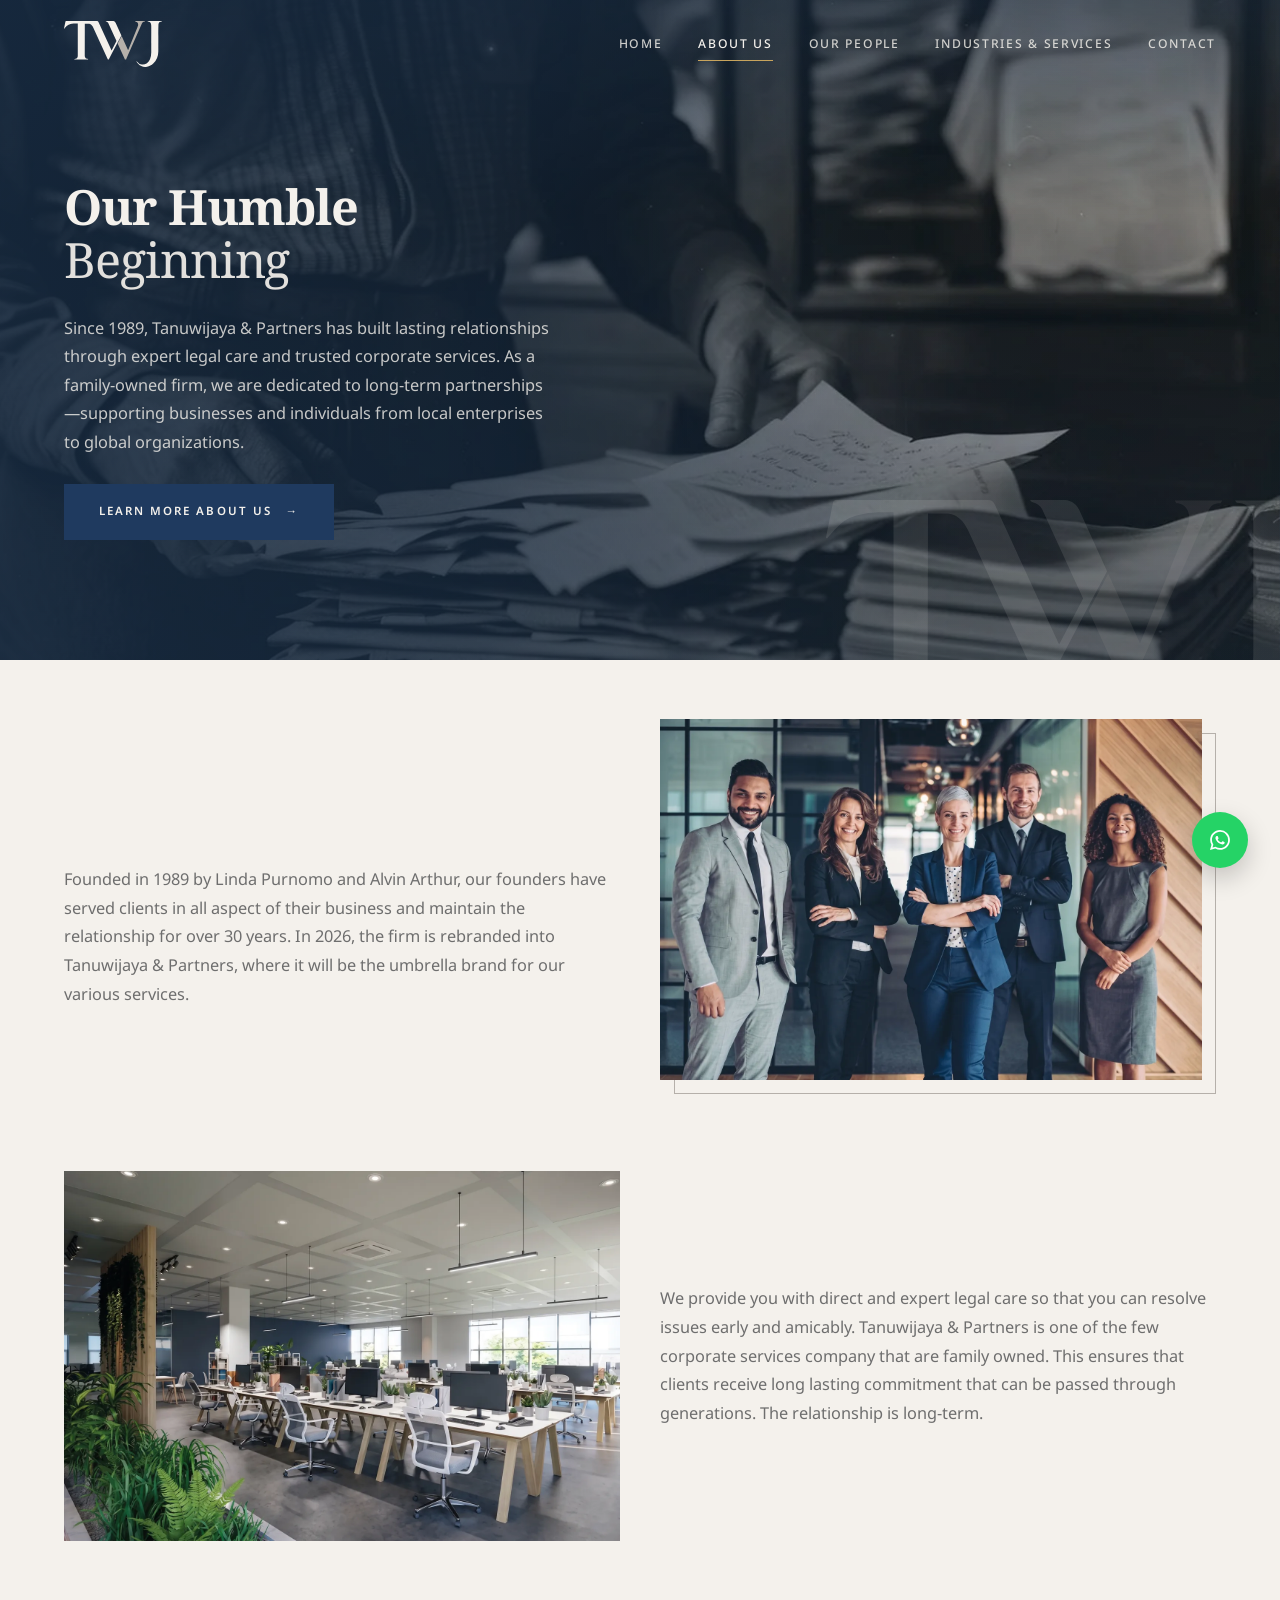
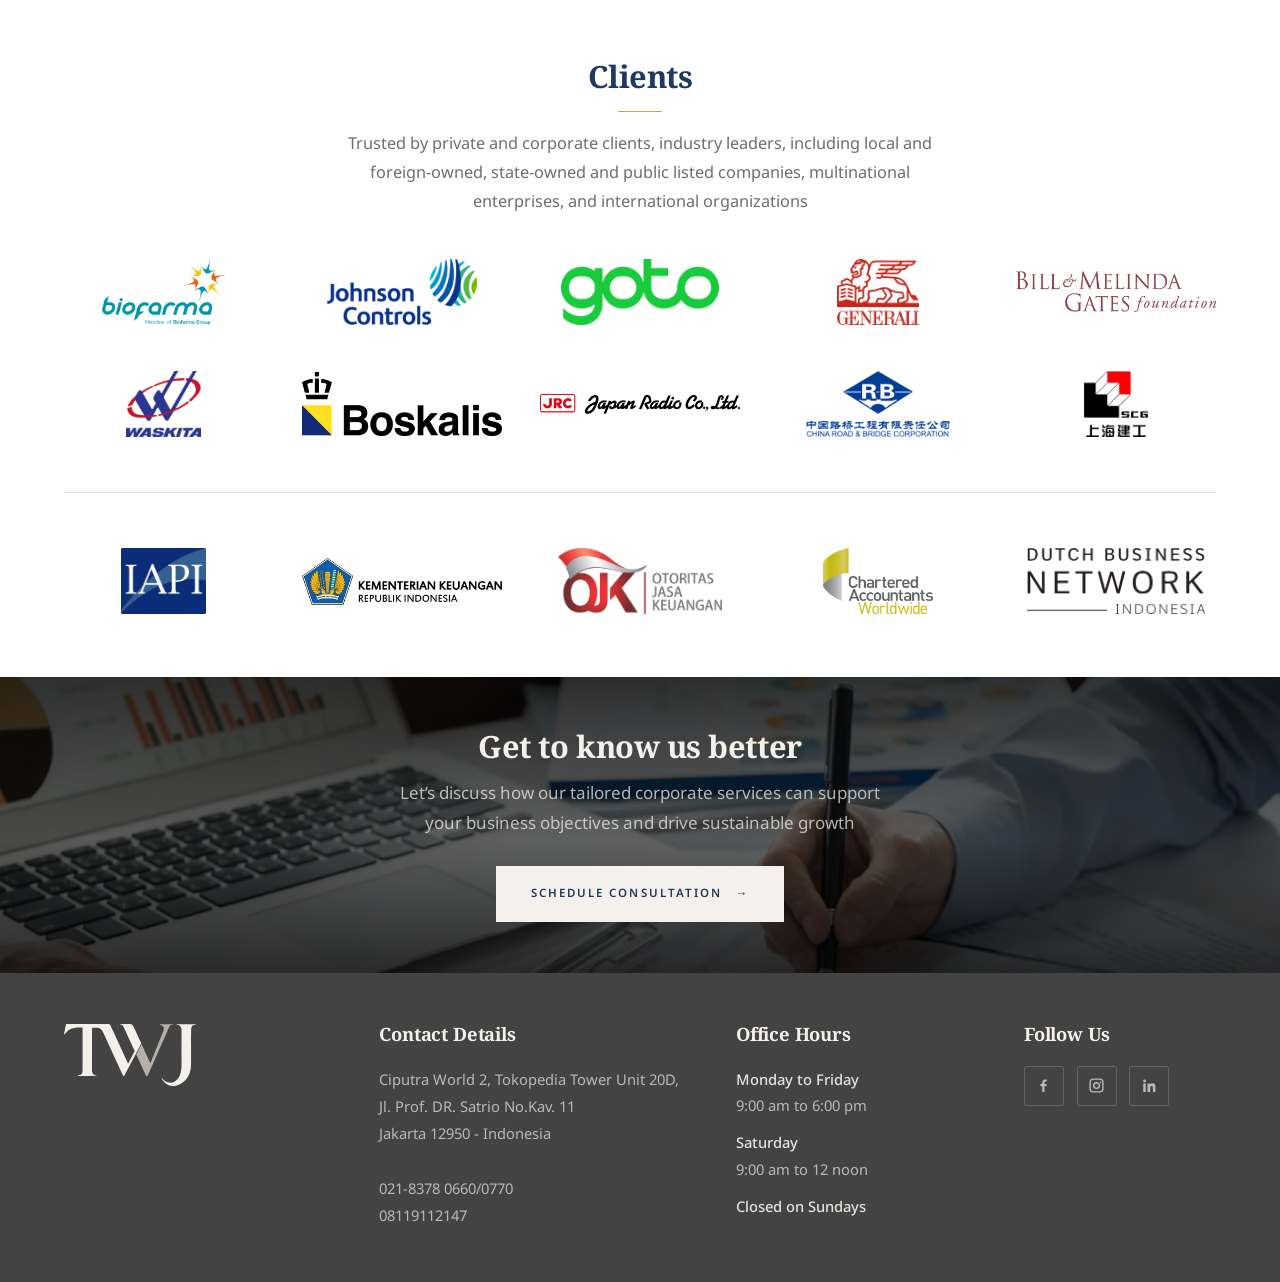
==== about.html @ a8250169 "Link office addresses to their Google Maps pins The old site pinned each address; those links were c" ====
<!DOCTYPE html>
<html lang="en">
<head>
<meta charset="utf-8">
<meta name="viewport" content="width=device-width, initial-scale=1">
<title>About Us - Tanuwijaya &amp; Partners</title>
<meta name="description" content="Since 1989, Tanuwijaya &amp; Partners has built lasting relationships through expert care and trusted corporate services.">
<meta name="theme-color" content="#1F3A5F">
<link rel="icon" href="favicon.svg" type="image/svg+xml">
<meta property="og:type" content="website">
<meta property="og:title" content="About Us - Tanuwijaya &amp; Partners">
<meta property="og:description" content="Since 1989, Tanuwijaya &amp; Partners has built lasting relationships through expert care and trusted corporate services.">
<meta property="og:image" content="assets/img/hero-home.webp">
<link rel="preconnect" href="https://fonts.googleapis.com">
<link rel="preconnect" href="https://fonts.gstatic.com" crossorigin>
<link href="https://fonts.googleapis.com/css2?family=Noto+Sans:ital,wght@0,400;0,500;0,600;1,400&family=Noto+Serif:ital,wght@0,400;0,700;1,400&display=swap" rel="stylesheet">
<link rel="stylesheet" href="assets/css/style.css">
</head>
<body>
<a class="skip" href="#main">Skip to content</a>

<header class="header">
  <div class="shell">
    <a class="brand" href="index.html" aria-label="Tanuwijaya &amp; Partners — home">
      <img src="assets/logo/mark-light.svg" alt="Tanuwijaya &amp; Partners" width="306" height="144">
    </a>
    <nav class="nav" aria-label="Primary">
      <a href="index.html">Home</a>
      <a href="about.html" aria-current="page">About Us</a>
      <a href="our-people.html">Our People</a>
      <a href="industries-services.html">Industries &amp; Services</a>
      <a href="contact.html">Contact</a>
    </nav>
    <button class="burger" type="button" aria-expanded="false" aria-controls="drawer" aria-label="Open menu">
      <span></span><span></span><span></span>
    </button>
  </div>
</header>

<div class="drawer" id="drawer">
  <nav aria-label="Mobile">
      <a href="index.html">Home</a>
      <a href="about.html" aria-current="page">About Us</a>
      <a href="our-people.html">Our People</a>
      <a href="industries-services.html">Industries &amp; Services</a>
      <a href="contact.html">Contact</a>
  </nav>
  <div class="drawer__foot">
    Ciputra World 2, Tokopedia Tower Unit 20D,<br>
    Jl. Prof. DR. Satrio No.Kav. 11 Jakarta 12950 - Indonesia<br>
    <a href="tel:02183780660">021-8378 0660/0770</a>
  </div>
</div>
<main id="main">
<section class="hero">
  <div class="hero__media"><img src="assets/img/hero-about.webp" alt="Office facade in the Jakarta business district" fetchpriority="high" width="2000" height="1180"></div>
  <div class="hero__scrim"></div>
  <img class="hero__mark" src="assets/logo/mark-light.svg" alt="" aria-hidden="true">
  <div class="shell hero__inner">
    <h1 data-reveal>Our Humble<span class="thin">Beginning</span></h1>
    <p class="lead" data-reveal style="--d:120ms">Since 1989, Tanuwijaya &amp; Partners has built lasting relationships through expert legal care and trusted corporate services. As a family-owned firm, we are dedicated to long-term partnerships&mdash;supporting businesses and individuals from local enterprises to global organizations.</p>
    <div class="btn-row" data-reveal style="--d:220ms"><a class="btn" href="#story"><span>Learn more about us</span><span class="arrow" aria-hidden="true">&#8594;</span></a></div>
  </div>
</section>

<section class="section section--luster" id="story">
  <div class="shell">
    <div class="duo">
      <div class="duo__text">
        <h2 class="h2" data-reveal>Founding Story</h2>
        <p class="lead mt-m" data-reveal style="--d:80ms">Founded in 1989 by Linda Purnomo and Alvin Arthur, our founders have served clients in all aspect of their business and maintain the relationship for over 30 years. In 2026, the firm is rebranded into Tanuwijaya &amp; Partners, where it will be the umbrella brand for our various services.</p>
      </div>
      <div class="figure figure--layered" data-reveal style="--d:120ms">
        <img class="ratio-3x2" src="assets/img/about-founding.webp" alt="The Tanuwijaya &amp; Partners team" loading="lazy" width="1500" height="1000">
      </div>
    </div>
    <div class="duo duo--flip mt-l" style="margin-top:clamp(3rem,6vw,5.5rem)">
      <div class="duo__text">
        <p class="lead" data-reveal>We provide you with direct and expert legal care so that you can resolve issues early and amicably. Tanuwijaya &amp; Partners is one of the few corporate services company that are family owned. This ensures that clients receive long lasting commitment that can be passed through generations. The relationship is long-term.</p>
      </div>
      <div class="figure" data-reveal style="--d:120ms">
        <img class="ratio-3x2" src="assets/img/about-office.webp" alt="The Tanuwijaya &amp; Partners office" loading="lazy" width="1500" height="1000">
      </div>
    </div>
  </div>
</section>

<section class="section section--white" id="clients">
  <div class="shell">
    <div class="sec-head" data-reveal><h2 class="h2">Clients</h2><p>Trusted by private and corporate clients, industry leaders, including local and foreign-owned, state-owned and public listed companies, multinational enterprises, and international organizations</p></div>
    <div class="clients"><div class="clients__cell" data-reveal><img src="assets/img/clients/biofarma.webp" alt="Bio Farma" loading="lazy"></div><div class="clients__cell" data-reveal><img src="assets/img/clients/johnson-controls.webp" alt="Johnson Controls" loading="lazy"></div><div class="clients__cell" data-reveal><img src="assets/img/clients/goto.webp" alt="GoTo" loading="lazy"></div><div class="clients__cell" data-reveal><img src="assets/img/clients/generali.webp" alt="Generali" loading="lazy"></div><div class="clients__cell" data-reveal><img src="assets/img/clients/bill-and-melinda-gates-foundation.webp" alt="Bill &amp; Melinda Gates Foundation" loading="lazy"></div><div class="clients__cell" data-reveal><img src="assets/img/clients/waskita.webp" alt="Waskita" loading="lazy"></div><div class="clients__cell" data-reveal><img src="assets/img/clients/boskalis.webp" alt="Boskalis" loading="lazy"></div><div class="clients__cell" data-reveal><img src="assets/img/clients/japan-radio-co-ltd.webp" alt="Japan Radio Co. Ltd" loading="lazy"></div><div class="clients__cell" data-reveal><img src="assets/img/clients/crbc.webp" alt="China Road and Bridge Corporation" loading="lazy"></div><div class="clients__cell" data-reveal><img src="assets/img/clients/scg.webp" alt="SCG" loading="lazy"></div></div>
    <div class="clients"><div class="clients__cell" data-reveal><img src="assets/img/clients/iapi.webp" alt="Institut Akuntan Publik Indonesia" loading="lazy"></div><div class="clients__cell" data-reveal><img src="assets/img/clients/kemenkeu.webp" alt="Kementerian Keuangan Republik Indonesia" loading="lazy"></div><div class="clients__cell" data-reveal><img src="assets/img/clients/ojk.webp" alt="Otoritas Jasa Keuangan" loading="lazy"></div><div class="clients__cell" data-reveal><img src="assets/img/clients/caw.webp" alt="Chartered Accountants Worldwide" loading="lazy"></div><div class="clients__cell" data-reveal><img src="assets/img/clients/dbni.webp" alt="Dutch Business Network Indonesia" loading="lazy"></div></div>
  </div>
</section>

<section class="cta">
  <div class="cta__bg"><img src="assets/img/cta-band.webp" alt="" aria-hidden="true" loading="lazy" width="1840" height="520"></div>
  <div class="shell">
    <h2 class="h2" data-reveal>Get to know us better</h2>
    <p data-reveal style="--d:80ms">Let&rsquo;s discuss how our tailored corporate services can support your business objectives and drive sustainable growth</p>
    <div class="btn-row" data-reveal style="--d:160ms"><a class="btn btn--solidLight" href="contact.html"><span>Schedule Consultation</span><span class="arrow" aria-hidden="true">&#8594;</span></a></div>
  </div>
</section>
</main>
<footer class="footer">
  <div class="shell">
    <div class="footer__grid">
      <div class="footer__brand">
        <img src="assets/logo/mark-light.svg" alt="Tanuwijaya &amp; Partners" width="306" height="144">
      </div>
      <div>
        <h4>Contact Details</h4>
        <address>
          <a href="https://maps.app.goo.gl/C3ZMcoL4oCy52hBF6" target="_blank" rel="noopener">Ciputra World 2, Tokopedia Tower Unit 20D,<br>
          Jl. Prof. DR. Satrio No.Kav. 11<br>
          Jakarta 12950 - Indonesia</a><br><br>
          <a href="tel:02183780660">021-8378 0660/0770</a><br>
          <a href="https://wa.me/628119112147">08119112147</a>
        </address>
      </div>
      <div>
        <h4>Office Hours</h4>
        <dl class="footer__hours">
          <dt>Monday to Friday</dt><dd>9:00 am to 6:00 pm</dd>
          <dt>Saturday</dt><dd>9:00 am to 12 noon</dd>
          <dt>Closed on Sundays</dt><dd></dd>
        </dl>
      </div>
      <div>
        <h4>Follow Us</h4>
        <div class="social">
          <a href="https://www.facebook.com" target="_blank" rel="noopener" aria-label="Facebook"><svg viewBox="0 0 24 24" aria-hidden="true"><path d="M13.4 21v-8h2.7l.4-3.1h-3.1V7.9c0-.9.25-1.5 1.55-1.5h1.65V3.6c-.29-.04-1.27-.12-2.41-.12-2.38 0-4.01 1.45-4.01 4.12v2.3H7.5V13h2.68v8z"/></svg></a>
          <a href="https://www.instagram.com" target="_blank" rel="noopener" aria-label="Instagram"><svg viewBox="0 0 24 24" aria-hidden="true"><path fill-rule="evenodd" d="M7.6 2h8.8A5.6 5.6 0 0 1 22 7.6v8.8a5.6 5.6 0 0 1-5.6 5.6H7.6A5.6 5.6 0 0 1 2 16.4V7.6A5.6 5.6 0 0 1 7.6 2zm0 2A3.6 3.6 0 0 0 4 7.6v8.8A3.6 3.6 0 0 0 7.6 20h8.8a3.6 3.6 0 0 0 3.6-3.6V7.6A3.6 3.6 0 0 0 16.4 4zM12 7a5 5 0 1 1 0 10 5 5 0 0 1 0-10zm0 2a3 3 0 1 0 0 6 3 3 0 0 0 0-6zm5.6-2.7a1.1 1.1 0 1 1 0 2.2 1.1 1.1 0 0 1 0-2.2z"/></svg></a>
          <a href="https://www.linkedin.com" target="_blank" rel="noopener" aria-label="LinkedIn"><svg viewBox="0 0 24 24" aria-hidden="true"><path d="M5 3.4a2.1 2.1 0 1 1 0 4.2 2.1 2.1 0 0 1 0-4.2zM3.2 9.2h3.6V21H3.2zM9.2 9.2h3.45v1.6h.05c.48-.9 1.65-1.85 3.4-1.85 3.63 0 4.3 2.2 4.3 5.05V21h-3.6v-5.35c0-1.28-.02-2.92-1.8-2.92-1.8 0-2.08 1.39-2.08 2.83V21H9.2z"/></svg></a>
        </div>
      </div>
    </div>
  </div>
</footer>

<a class="wa" href="https://wa.me/628119112147" target="_blank" rel="noopener" aria-label="Chat on WhatsApp"><svg viewBox="0 0 24 24" aria-hidden="true"><path d="M12.04 2C6.6 2 2.16 6.44 2.16 11.9c0 1.75.46 3.45 1.33 4.95L2 22l5.3-1.38a9.87 9.87 0 0 0 4.73 1.2c5.46 0 9.9-4.44 9.9-9.9 0-2.64-1.03-5.13-2.9-7A9.82 9.82 0 0 0 12.04 2zm0 1.8c2.16 0 4.2.85 5.73 2.38a8.06 8.06 0 0 1 2.37 5.73c0 4.47-3.63 8.1-8.1 8.1a8.1 8.1 0 0 1-4.13-1.13l-.3-.18-3.07.8.82-3-.2-.31a8.03 8.03 0 0 1-1.23-4.29c0-4.47 3.64-8.1 8.11-8.1zm-3.2 4.1c-.15 0-.4.06-.6.29-.21.23-.8.78-.8 1.9s.82 2.2.93 2.36c.11.15 1.6 2.44 3.88 3.42.54.23.96.37 1.29.48.54.17 1.04.15 1.43.09.44-.07 1.34-.55 1.53-1.08.19-.53.19-.99.13-1.08-.06-.09-.21-.15-.44-.26-.23-.11-1.34-.66-1.55-.74-.21-.08-.36-.11-.5.11-.15.23-.58.74-.71.89-.13.15-.26.17-.49.06-.23-.12-.96-.36-1.83-1.13-.68-.6-1.13-1.35-1.27-1.58-.13-.23-.01-.35.1-.47.1-.1.23-.26.34-.4.11-.13.15-.23.23-.38.08-.15.04-.29-.02-.4-.06-.12-.5-1.23-.7-1.68-.18-.44-.37-.38-.5-.39h-.43z"/></svg></a>
<script src="assets/js/main.js"></script>
</body>
</html>
---- assets/css/style.css ----
/* =============================================================
   Tanuwijaya & Partners — twj.co.id
   Design system   ·   Anomali Studio
   Brand: Navy #1F3A5F · Luster White #F4F1EC · Silver #B5B0AA
          Slate #6E6E6E · Gold #C8A45D (max 3%, hairlines only)
   Type:  Noto Serif (display) · Noto Sans (body/UI)
   Section structure follows the existing twj.co.id 1:1;
   only the branding layer (colour, type, spacing) is new.
   ============================================================= */

/* ---------- 1. Tokens -------------------------------------- */
:root {
  --navy: #1f3a5f;
  --navy-deep: #16293f;
  --luster: #f4f1ec;
  --luster-deep: #ebe6de;
  --white: #ffffff;
  --ink: #231f20;
  --slate: #6e6e6e;
  --silver: #b5b0aa;
  --gold: #c8a45d;
  --ink-soft: #434343;

  --line: rgba(31, 58, 95, 0.14);
  --line-invert: rgba(244, 241, 236, 0.18);

  --serif: "Noto Serif", "Times New Roman", Georgia, serif;
  --sans: "Noto Sans", "Helvetica Neue", Arial, sans-serif;

  --shell: 1320px;
  --gutter: clamp(1.25rem, 5vw, 4.5rem);
  --section: clamp(2.6rem, 4.6vw, 4.5rem);
  --ease: cubic-bezier(0.22, 0.61, 0.36, 1);
  --ease-out: cubic-bezier(0.16, 1, 0.3, 1);
  --header-h: 88px;
}

@media (max-width: 700px) {
  :root { --header-h: 66px; }
  .brand img { height: 36px; }
}

/* ---------- 2. Reset --------------------------------------- */
*, *::before, *::after { box-sizing: border-box; }
html { -webkit-text-size-adjust: 100%; scroll-behavior: smooth; }
body {
  margin: 0;
  background: var(--luster);
  color: var(--slate);
  font-family: var(--sans);
  font-size: 1.0625rem;
  line-height: 1.78;
  -webkit-font-smoothing: antialiased;
  text-rendering: optimizeLegibility;
  overflow-x: hidden;
}
img, svg { max-width: 100%; display: block; }
a { color: inherit; text-decoration: none; }
button, input, textarea, select { font: inherit; color: inherit; }
h1, h2, h3, h4 {
  font-family: var(--serif);
  font-weight: 700;
  color: var(--navy);
  margin: 0;
  line-height: 1.14;
  letter-spacing: -0.015em;
  text-wrap: balance;
}
p { margin: 0 0 1.15em; }
p:last-child { margin-bottom: 0; }
ul { margin: 0; padding: 0; list-style: none; }
::selection { background: var(--navy); color: var(--luster); }

/* ---------- 3. Layout primitives --------------------------- */
.shell {
  width: 100%;
  max-width: var(--shell);
  margin-inline: auto;
  padding-inline: var(--gutter);
}
.section { padding-block: var(--section); position: relative; }
.section--luster { background: var(--luster); }
.section--white { background: var(--white); }

.h2 { font-size: clamp(1.55rem, 2.4vw, 2.15rem); }
.lead {
  font-size: clamp(1.02rem, 1.2vw, 1.15rem);
  line-height: 1.75;
  max-width: 62ch;
}
.center { text-align: center; }

/* section heading — centred (Clients, Partners, Companies, Offices) */
.sec-head { text-align: center; margin-bottom: clamp(1.7rem, 3vw, 2.5rem); }
.sec-head h2::after {
  content: "";
  display: block;
  width: 44px;
  height: 1px;
  margin: 1.1rem auto 0;
  background: var(--gold);
}
.sec-head p {
  margin: 1.05rem auto 0;
  max-width: 68ch;
  font-size: 1.02rem;
}

/* section heading — label on the left, content on the right */
.split-label { display: grid; gap: 2.2rem; }
@media (min-width: 980px) {
  .split-label { grid-template-columns: 220px 1fr; gap: clamp(2rem, 4vw, 3.6rem); }
  .split-label__aside { position: sticky; top: 118px; }
}
.split-label__aside h2 { font-size: clamp(1.45rem, 2vw, 1.85rem); }
.split-label__aside h2::after {
  content: "";
  display: block;
  width: 44px;
  height: 1px;
  margin-top: 1.1rem;
  background: var(--gold);
}
.split-label__aside p {
  margin-top: 1rem;
  font-size: 0.95rem;
  color: var(--silver);
}

/* ---------- 4. Buttons ------------------------------------- */
.btn {
  --btn-bg: var(--navy);
  --btn-fg: var(--luster);
  --btn-bd: var(--navy);
  position: relative;
  display: inline-flex;
  align-items: center;
  gap: 0.85rem;
  padding: 1.05rem 2.1rem;
  background: var(--btn-bg);
  color: var(--btn-fg);
  border: 1px solid var(--btn-bd);
  font-size: 0.72rem;
  font-weight: 600;
  letter-spacing: 0.18em;
  text-transform: uppercase;
  cursor: pointer;
  overflow: hidden;
  transition: color 0.4s var(--ease-out) 0.05s, border-color 0.4s var(--ease-out),
    transform 0.3s var(--ease-out), box-shadow 0.35s var(--ease-out);
}
.btn span { position: relative; z-index: 1; }
.btn::before {
  content: "";
  position: absolute;
  inset: 0;
  background: var(--luster);
  transform: scaleX(0);
  transform-origin: right;
  transition: transform 0.55s var(--ease-out);
}
.btn:hover::before, .btn:focus-visible::before { transform: scaleX(1); transform-origin: left; }
.btn:hover, .btn:focus-visible {
  color: var(--navy);
  transform: translateY(-2px);
  box-shadow: 0 12px 24px rgba(31, 58, 95, 0.16);
}
/* the press itself is animated too, not just the hover */
.btn:active {
  transform: translateY(0) scale(0.985);
  box-shadow: none;
  transition-duration: 0.09s;
}
.acc__btn:active { opacity: 0.72; }
.acc__item { transition: background 0.4s var(--ease-out); }
.acc__item:hover { background: rgba(31, 58, 95, 0.02); }
.person, .company, .clients__cell { transition: transform 0.4s var(--ease-out); }
.person:hover, .clients__cell:hover { transform: translateY(-3px); }
.btn .arrow { position: relative; z-index: 1; transition: transform 0.45s var(--ease-out); }
.btn:hover .arrow { transform: translateX(5px); }

.btn--ghost { --btn-bg: transparent; --btn-fg: var(--navy); --btn-bd: var(--line); }
.btn--ghost::before { background: var(--navy); }
.btn--ghost:hover, .btn--ghost:focus-visible { color: var(--luster); border-color: var(--navy); }

.btn--solidLight { --btn-bg: var(--luster); --btn-fg: var(--navy); --btn-bd: var(--luster); }
.btn--solidLight::before { background: var(--gold); }
.btn--solidLight:hover, .btn--solidLight:focus-visible { color: var(--navy); border-color: var(--gold); }

.btn-row { display: flex; flex-wrap: wrap; gap: 0.9rem; margin-top: 1.7rem; }

/* ---------- 5. Header -------------------------------------- */
/* The bar never changes size on scroll — a height animation is what made it
   judder and leave a seam. Only the navy ground and the hairline cross-fade,
   both on opacity, so nothing reflows. */
.header {
  position: fixed;
  inset: 0 0 auto;
  z-index: 90;
  height: var(--header-h);
  display: flex;
  align-items: center;
}
.header::before,
.header::after {
  content: "";
  position: absolute;
  opacity: 0;
  transition: opacity 0.5s var(--ease-out);
  pointer-events: none;
}
.header::before { inset: 0; background: var(--navy); }
.header::after {
  inset: auto 0 0;
  height: 1px;
  background: linear-gradient(90deg,
    rgba(200, 164, 93, 0) 0%,
    rgba(200, 164, 93, 0.5) 22%,
    rgba(200, 164, 93, 0.5) 78%,
    rgba(200, 164, 93, 0) 100%);
}
.header.is-solid::before, .header.is-solid::after { opacity: 1; }
.header .shell { position: relative; }
.header .shell { display: flex; align-items: center; justify-content: space-between; gap: 2rem; width: 100%; }
.brand { display: flex; align-items: center; }
.brand img { height: 46px; width: auto; }


.nav { display: none; align-items: center; gap: clamp(1.4rem, 2.8vw, 2.8rem); }
@media (min-width: 940px) { .nav { display: flex; } }
.nav a {
  position: relative;
  font-size: 0.76rem;
  font-weight: 500;
  letter-spacing: 0.14em;
  text-transform: uppercase;
  color: rgba(244, 241, 236, 0.82);
  padding-block: 0.4rem;
  transition: color 0.35s var(--ease);
}
.nav a::after {
  content: "";
  position: absolute;
  left: 0; bottom: 0;
  width: 100%; height: 1px;
  background: var(--gold);
  transform: scaleX(0);
  transform-origin: right;
  transition: transform 0.45s var(--ease-out);
}
.nav a:hover::after, .nav a[aria-current="page"]::after { transform: scaleX(1); transform-origin: left; }
.nav a:hover, .nav a[aria-current="page"] { color: var(--luster); }



.burger {
  display: inline-flex;
  flex-direction: column;
  justify-content: center;
  gap: 6px;
  width: 42px; height: 42px;
  padding: 0;
  background: none;
  border: 0;
  cursor: pointer;
}
@media (min-width: 940px) { .burger { display: none; } }
.burger span {
  display: block;
  height: 1.5px;
  width: 26px;
  background: var(--luster);
  transition: transform 0.4s var(--ease), opacity 0.3s var(--ease), background 0.4s var(--ease);
}
.burger[aria-expanded="true"] span:nth-child(1) { transform: translateY(7.5px) rotate(45deg); }
.burger[aria-expanded="true"] span:nth-child(2) { opacity: 0; }
.burger[aria-expanded="true"] span:nth-child(3) { transform: translateY(-7.5px) rotate(-45deg); }

.drawer {
  position: fixed;
  inset: 0;
  z-index: 80;
  background: var(--navy);
  padding: calc(var(--header-h) + 3rem) var(--gutter) 3rem;
  display: flex;
  flex-direction: column;
  justify-content: space-between;
  clip-path: inset(0 0 100% 0);
  transition: clip-path 0.6s var(--ease);
  overflow-y: auto;
}
.drawer.is-open { clip-path: inset(0 0 0 0); }
.drawer nav { display: flex; flex-direction: column; }
.drawer nav a {
  font-family: var(--serif);
  font-size: clamp(1.7rem, 7vw, 2.4rem);
  font-weight: 700;
  color: var(--luster);
  padding: 0.7rem 0;
  border-bottom: 1px solid var(--line-invert);
  opacity: 0;
  transform: translateY(14px);
  transition: opacity 0.5s var(--ease), transform 0.5s var(--ease);
}
.drawer.is-open nav a { opacity: 1; transform: none; }
.drawer__foot {
  margin-top: 3rem;
  color: rgba(244, 241, 236, 0.6);
  font-size: 0.85rem;
  line-height: 1.7;
}
.drawer__foot a { color: var(--luster); }

/* ---------- 6. Hero ---------------------------------------- */
.hero {
  position: relative;
  min-height: min(78vh, 660px);
  display: flex;
  align-items: center;
  padding-top: calc(var(--header-h) + 3rem);
  padding-bottom: clamp(3rem, 6vw, 5rem);
  background: var(--navy-deep);
  overflow: hidden;
  isolation: isolate;
}
.hero__media { position: absolute; inset: 0; z-index: -2; }
.hero__media img {
  width: 100%; height: 100%;
  object-fit: cover;
  transform: scale(1.06);
  animation: heroZoom 14s var(--ease) forwards;
}
@keyframes heroZoom { to { transform: scale(1); } }
.hero__scrim {
  position: absolute; inset: 0; z-index: -1;
  background:
    linear-gradient(90deg, rgba(22, 41, 63, 0.88) 0%, rgba(22, 41, 63, 0.68) 38%, rgba(22, 41, 63, 0.24) 72%, rgba(22, 41, 63, 0.16) 100%),
    linear-gradient(180deg, rgba(22, 41, 63, 0.52) 0%, rgba(22, 41, 63, 0.04) 32%, rgba(22, 41, 63, 0.38) 100%);
}
.hero__inner { width: 100%; }
.hero h1 {
  color: var(--luster);
  max-width: 22ch;
  font-size: clamp(2.1rem, 3.8vw, 3.3rem);
  line-height: 1.1;
  letter-spacing: -0.022em;
}
.hero h1 .thin { display: block; font-weight: 400; color: rgba(244, 241, 236, 0.92); }
.hero .lead { color: rgba(244, 241, 236, 0.8); max-width: 54ch; margin-top: 1.7rem; }
.hero__mark {
  position: absolute;
  right: -2%;
  bottom: -10%;
  width: min(44vw, 480px);
  opacity: 0.1;
  z-index: -1;
  pointer-events: none;
}

/* ---------- 7. Figures ------------------------------------- */
.figure { position: relative; }
.figure img { width: 100%; height: 100%; object-fit: cover; }
.figure--layered { padding: 0 14px 14px 0; }
.figure--layered::before {
  content: "";
  position: absolute;
  inset: 14px 0 0 14px;
  border: 1px solid var(--silver);
}
.figure--layered img { position: relative; }

/* thin rule set inside the photo */
.figure--inset::after {
  content: "";
  position: absolute;
  inset: clamp(10px, 1.3vw, 18px);
  border: 1px solid rgba(244, 241, 236, 0.6);
  pointer-events: none;
}
.ratio-3x2 { aspect-ratio: 3 / 2; }
.ratio-3x4 { aspect-ratio: 3 / 4; }

.duo { display: grid; gap: clamp(1.7rem, 3.2vw, 3.4rem); align-items: center; }
@media (min-width: 900px) { .duo { grid-template-columns: 1fr 1fr; } }
@media (min-width: 900px) { .duo--flip .duo__text { order: 2; } }
.duo--top { align-items: start; }
.duo--center .duo__text { text-align: center; }
.duo--center .duo__text .lead { margin-inline: auto; }
.duo--center .duo__text .btn-row { justify-content: center; }

/* ---------- 8. Accordion (home · partners) ----------------- */
.accordion { border-top: 1px solid var(--line); }
.acc__item { border-bottom: 1px solid var(--line); }
.acc__btn {
  width: 100%;
  display: flex;
  align-items: center;
  justify-content: space-between;
  gap: 1.5rem;
  padding: 1.45rem 0;
  background: none;
  border: 0;
  cursor: pointer;
  text-align: left;
  font-family: var(--serif);
  font-size: clamp(1.02rem, 1.3vw, 1.2rem);
  font-weight: 700;
  color: var(--navy);
  transition: color 0.35s var(--ease);
}
.acc__btn:hover { color: var(--gold); }
.acc__btn { transition: color 0.35s var(--ease-out), opacity 0.2s var(--ease-out); }
.acc__sign { position: relative; width: 16px; height: 16px; flex: 0 0 16px; }
.acc__sign::before, .acc__sign::after {
  content: "";
  position: absolute;
  background: var(--navy);
  transition: transform 0.5s var(--ease-out), background 0.35s var(--ease-out);
}
.acc__sign::before { inset: 50% 0 auto; height: 1.5px; transform: translateY(-50%); }
.acc__sign::after { inset: 0 50% auto; width: 1.5px; height: 100%; transform: translateX(-50%); }
.acc__btn[aria-expanded="true"] .acc__sign::after { transform: translateX(-50%) rotate(90deg); }
.acc__btn[aria-expanded="true"] .acc__sign::before,
.acc__btn[aria-expanded="true"] .acc__sign::after { background: var(--gold); }
.acc__panel { overflow: hidden; height: 0; transition: height 0.55s var(--ease-out); }
.acc__panel > div { padding: 0 0 1.8rem; max-width: 58ch; }
.acc__panel p { font-size: 0.98rem; }

.partner-figure { position: relative; }
.partner-figure__img { position: relative; aspect-ratio: 1 / 1; overflow: hidden; background: var(--navy); }

.partner-figure__img img {
  position: absolute; inset: 0;
  width: 100%; height: 100%;
  object-fit: cover;
  object-position: center 18%;
  opacity: 0;
  transform: scale(1.04);
  transition: opacity 0.7s var(--ease), transform 0.9s var(--ease);
}
.partner-figure__img img.is-active { opacity: 1; transform: none; }
.partner-figure__placeholder {
  position: absolute; inset: 0;
  display: flex;
  align-items: center;
  justify-content: center;
  background: var(--navy);
  opacity: 0;
  transition: opacity 0.6s var(--ease);
}
.partner-figure__placeholder.is-active { opacity: 1; }
.partner-figure__placeholder b {
  font-family: var(--serif);
  font-size: 3.4rem;
  font-weight: 700;
  color: rgba(244, 241, 236, 0.9);
  letter-spacing: 0.04em;
}

/* ---------- 9. Services / Industries grids ----------------- */
.svc-row { display: grid; grid-template-columns: 1fr; gap: 2rem 0; }
@media (min-width: 640px) { .svc-row { grid-template-columns: repeat(2, 1fr); } }
@media (min-width: 1040px) { .svc-row { grid-template-columns: repeat(4, 1fr); gap: 0; } }
.svc-row .svc { padding: 0 clamp(1rem, 2vw, 1.9rem); border-left: 1px solid var(--line); }
.svc-row .svc:first-child { border-left: 0; padding-left: 0; }
@media (max-width: 639px) { .svc-row .svc { border-left: 0; padding-left: 0; } }
@media (min-width: 640px) and (max-width: 1039px) { .svc-row .svc:nth-child(2n + 1) { border-left: 0; padding-left: 0; } }

.svc-grid { display: grid; gap: clamp(1.8rem, 3vw, 2.6rem) clamp(1.8rem, 3.2vw, 3.2rem); }
@media (min-width: 700px) { .svc-grid { grid-template-columns: 1fr 1fr; } }
.svc__head { display: flex; align-items: center; gap: 0.9rem; }
.svc__icon { width: 26px; height: 26px; flex: 0 0 26px; color: var(--navy); transition: color 0.4s var(--ease); }
.svc__icon svg { width: 100%; height: 100%; stroke: currentColor; fill: none; stroke-width: 1.2; }
.svc h3 { font-size: clamp(1.1rem, 1.45vw, 1.28rem); }
.svc__rule { height: 1px; background: var(--line); margin: 1.05rem 0 1.1rem; }
.svc li {
  font-size: 0.96rem;
  line-height: 1.55;
  padding: 0.36rem 0 0.36rem 1.15rem;
  position: relative;
}
.svc li::before {
  content: "";
  position: absolute;
  left: 0; top: 1em;
  width: 7px; height: 1px;
  background: var(--silver);
  transition: background 0.35s var(--ease), width 0.35s var(--ease);
}
.svc li:hover::before { background: var(--gold); width: 12px; }
.svc p { font-size: 0.98rem; }
.svc:hover .svc__icon { color: var(--gold); }

/* ---------- 10. People ------------------------------------- */
.people {
  display: grid;
  grid-template-columns: repeat(2, 1fr);
  gap: clamp(1.4rem, 2.4vw, 2rem) clamp(1rem, 1.8vw, 1.7rem);
}
@media (min-width: 900px) { .people { grid-template-columns: repeat(4, 1fr); } }
.person { text-align: center; }
.person__media {
  position: relative;
  aspect-ratio: 4 / 5;
  overflow: hidden;
  background: var(--luster-deep);
}
.person__media img {
  width: 100%; height: 100%;
  object-fit: cover;
  transform: scale(1.02);
  transition: transform 0.8s var(--ease);
}
.person:hover .person__media img { transform: scale(1.06); }
.person h3 { font-size: 1.1rem; margin-top: 1.25rem; }
.person__role {
  display: block;
  margin-top: 0.35rem;
  font-size: 0.64rem;
  font-weight: 600;
  letter-spacing: 0.2em;
  text-transform: uppercase;
  color: var(--silver);
}
.person__mail {
  display: inline-block;
  margin-top: 0.7rem;
  font-size: 0.85rem;
  border-bottom: 1px solid transparent;
  transition: color 0.35s var(--ease), border-color 0.35s var(--ease);
  word-break: break-word;
}
.person__mail:hover { color: var(--navy); border-color: var(--gold); }

/* ---------- 11. Companies ---------------------------------- */
/* columns stay wide enough that a domain never has to break across lines */
.companies { display: grid; grid-template-columns: 1fr; gap: 1.6rem 0; }
@media (min-width: 560px) { .companies { grid-template-columns: repeat(2, 1fr); } }
@media (min-width: 880px) { .companies { grid-template-columns: repeat(3, 1fr); } }
@media (min-width: 1300px) { .companies { grid-template-columns: repeat(6, 1fr); gap: 0; } }
.company {
  padding: 0 clamp(0.8rem, 1.4vw, 1.3rem);
  border-left: 1px solid var(--line);
  display: flex;
  flex-direction: column;
}
.company:first-child { border-left: 0; padding-left: 0; }
@media (max-width: 559px) { .company { border-left: 0; padding-left: 0; } }
@media (min-width: 560px) and (max-width: 879px) { .company:nth-child(2n + 1) { border-left: 0; padding-left: 0; } }
@media (min-width: 880px) and (max-width: 1299px) { .company:nth-child(3n + 1) { border-left: 0; padding-left: 0; } }
.company__name {
  display: block;
  font-family: var(--serif);
  font-size: 1rem;
  font-weight: 700;
  color: var(--navy);
  line-height: 1.35;
}
.company__url {
  display: block;
  margin-top: auto;
  padding-top: 0.9rem;
  font-size: 0.8rem;
  color: var(--slate);
  overflow-wrap: break-word;
}
a.company__url:hover { color: var(--gold); }

/* ---------- 12. Clients ------------------------------------ */
.clients {
  display: grid;
  grid-template-columns: repeat(3, 1fr);
  gap: clamp(1.5rem, 3vw, 2.6rem);
  align-items: center;
}
@media (min-width: 980px) { .clients { grid-template-columns: repeat(5, 1fr); } }
.clients + .clients {
  margin-top: clamp(2.2rem, 4vw, 3.4rem);
  padding-top: clamp(2.2rem, 4vw, 3.4rem);
  border-top: 1px solid var(--line);
}
.clients__cell { display: flex; align-items: center; justify-content: center; min-height: 74px; }
.clients__cell img {
  max-height: 66px;
  max-width: 100%;
  width: auto;
  object-fit: contain;
  transition: transform 0.5s var(--ease);
}
.clients__cell:hover img { transform: scale(1.04); }

/* ---------- 13. CTA band ----------------------------------- */
.cta {
  position: relative;
  background: #111111;
  color: rgba(244, 241, 236, 0.78);
  text-align: center;
  padding-block: clamp(2.4rem, 4vw, 3.4rem);
  overflow: hidden;
  isolation: isolate;
}
.cta__bg { position: absolute; inset: 0; z-index: -2; }
.cta__bg img { width: 100%; height: 100%; object-fit: cover; }
.cta::before {
  content: "";
  position: absolute;
  inset: 0;
  z-index: -1;
  background: linear-gradient(180deg, rgba(0, 0, 0, 0.78) 0%, rgba(0, 0, 0, 0.6) 55%, rgba(0, 0, 0, 0.82) 100%);
}
.cta h2 { color: var(--luster); margin-bottom: 0.9rem; }
.cta p { color: rgba(244, 241, 236, 0.72); max-width: 52ch; margin-inline: auto; }
.cta .btn-row { justify-content: center; }

/* ---------- 14. Contact ------------------------------------ */
.contact-grid { display: grid; gap: clamp(2rem, 3.6vw, 3.4rem); }
@media (min-width: 980px) { .contact-grid { grid-template-columns: 0.85fr 1.15fr; } }

.channel { display: flex; gap: 1.8rem; margin-bottom: 2.4rem; flex-wrap: wrap; }
.channel label {
  display: inline-flex;
  align-items: center;
  gap: 0.65rem;
  font-size: 0.72rem;
  font-weight: 600;
  letter-spacing: 0.14em;
  text-transform: uppercase;
  color: var(--slate);
  cursor: pointer;
  position: relative;
}
.channel input { position: absolute; opacity: 0; pointer-events: none; }
.channel .dot {
  width: 15px; height: 15px;
  border: 1px solid var(--silver);
  border-radius: 50%;
  position: relative;
  transition: border-color 0.3s var(--ease);
}
.channel .dot::after {
  content: "";
  position: absolute;
  inset: 3px;
  border-radius: 50%;
  background: var(--gold);
  transform: scale(0);
  transition: transform 0.3s var(--ease);
}
.channel input:checked + .dot { border-color: var(--gold); }
.channel input:checked + .dot::after { transform: scale(1); }
.channel input:checked ~ .txt { color: var(--navy); }
.channel input:focus-visible + .dot { outline: 2px solid var(--gold); outline-offset: 3px; }

.field { margin-bottom: 1.8rem; }
.field label {
  display: block;
  font-size: 0.64rem;
  font-weight: 600;
  letter-spacing: 0.2em;
  text-transform: uppercase;
  color: var(--slate);
  margin-bottom: 0.6rem;
}
.field input, .field textarea {
  width: 100%;
  background: transparent;
  border: 0;
  border-bottom: 1px solid var(--line);
  padding: 0.5rem 0 0.8rem;
  font-size: 1rem;
  color: var(--navy);
  transition: border-color 0.4s var(--ease);
}
.field textarea { resize: vertical; min-height: 120px; }
.field input:focus, .field textarea:focus { outline: none; border-color: var(--gold); }
.field-row { display: grid; gap: 0 1.8rem; }
@media (min-width: 620px) { .field-row { grid-template-columns: 1fr 1fr; } }

.offices { display: grid; gap: clamp(1.7rem, 3vw, 2.4rem); }
@media (min-width: 860px) { .offices { grid-template-columns: repeat(3, 1fr); } }
.office { border-top: 1px solid var(--line); padding-top: 1.6rem; }
.office__country {
  display: block;
  font-size: 0.64rem;
  font-weight: 600;
  letter-spacing: 0.24em;
  text-transform: uppercase;
  color: var(--gold);
  margin-bottom: 0.9rem;
  min-height: 1.2em;
}
.office h3 { font-size: 1.1rem; margin-bottom: 0.8rem; }
.office address { font-style: normal; font-size: 0.95rem; line-height: 1.75; overflow-wrap: anywhere; }
.office dl { margin: 1.1rem 0 0; display: grid; gap: 0.35rem; font-size: 0.9rem; }
.office dl > div { display: flex; gap: 0.6rem; min-width: 0; }
.office dt { color: var(--silver); min-width: 46px; }
.office dd { margin: 0; overflow-wrap: anywhere; min-width: 0; }
.office address a { color: inherit; transition: color 0.35s var(--ease-out); }
.office a:hover { color: var(--gold); }

/* ---------- 15. Footer ------------------------------------- */
.footer { background: var(--ink-soft); color: rgba(244, 241, 236, 0.68); padding-block: clamp(2.4rem, 4vw, 3.4rem); }
.footer__grid { display: grid; gap: clamp(1.8rem, 3.2vw, 2.8rem); }
@media (min-width: 760px) { .footer__grid { grid-template-columns: repeat(2, 1fr); } }
@media (min-width: 1040px) { .footer__grid { grid-template-columns: 1fr 1.15fr 0.9fr 0.7fr; } }
.footer h4 {
  font-family: var(--serif);
  font-size: 1.15rem;
  font-weight: 700;
  color: var(--luster);
  margin: 0 0 1.3rem;
  letter-spacing: -0.01em;
}
.footer__brand img { height: 62px; width: auto; }
.footer address { font-style: normal; font-size: 0.92rem; line-height: 1.85; overflow-wrap: anywhere; }
.footer a { transition: color 0.35s var(--ease); }
.footer a:hover { color: var(--gold); }
.footer__hours { font-size: 0.92rem; margin: 0; }
.footer__hours dt { color: rgba(244, 241, 236, 0.92); font-weight: 500; }
.footer__hours dd { margin: 0 0 0.7rem; }
.social { display: flex; gap: 0.8rem; }
.social a {
  width: 40px; height: 40px;
  border-radius: 2px;
  border: 1px solid var(--line-invert);
  display: inline-flex;
  align-items: center;
  justify-content: center;
  transition: background 0.4s var(--ease), border-color 0.4s var(--ease), color 0.4s var(--ease);
}
.social a:hover { background: var(--luster); border-color: var(--luster); color: var(--ink-soft); transform: translateY(-2px); }
.social a { transition: background 0.4s var(--ease-out), border-color 0.4s var(--ease-out), color 0.4s var(--ease-out), transform 0.3s var(--ease-out); }
.social svg { width: 17px; height: 17px; fill: currentColor; }

/* ---------- 16. Floating WhatsApp -------------------------- */
.wa {
  position: fixed;
  right: clamp(1rem, 2.5vw, 2rem);
  bottom: clamp(1rem, 2.5vw, 2rem);
  z-index: 70;
  width: 56px; height: 56px;
  border-radius: 50%;
  background: #25d366;
  color: #ffffff;
  display: inline-flex;
  align-items: center;
  justify-content: center;
  border: 0;
  box-shadow: 0 10px 26px rgba(0, 0, 0, 0.2);
  transition: transform 0.4s var(--ease-out), background 0.4s var(--ease-out);
}
.wa:hover { background: #1da851; transform: scale(1.06); }
.wa svg { width: 24px; height: 24px; fill: currentColor; }

/* ---------- 17. Reveal ------------------------------------- */
[data-reveal] {
  opacity: 0;
  transform: translateY(20px);
  transition: opacity 0.9s var(--ease), transform 0.9s var(--ease);
  transition-delay: var(--d, 0ms);
}
[data-reveal].is-in { opacity: 1; transform: none; }

@media (prefers-reduced-motion: reduce) {
  *, *::before, *::after { animation-duration: 0.01ms !important; transition-duration: 0.01ms !important; }
  html { scroll-behavior: auto; }
  [data-reveal] { opacity: 1; transform: none; }
  .hero__media img { animation: none; transform: none; }
}

/* ---------- 18. Utilities ---------------------------------- */
.skip {
  position: absolute;
  left: -9999px;
  top: 0;
  background: var(--navy);
  color: var(--luster);
  padding: 1rem 1.4rem;
  z-index: 200;
}
.skip:focus { left: 1rem; top: 1rem; }
:focus-visible { outline: 2px solid var(--gold); outline-offset: 3px; }
.mt-0 { margin-top: 0; }
.mt-s { margin-top: 1.1rem; }
.mt-m { margin-top: 1.6rem; }
.mt-l { margin-top: clamp(1.7rem, 3vw, 2.5rem); }
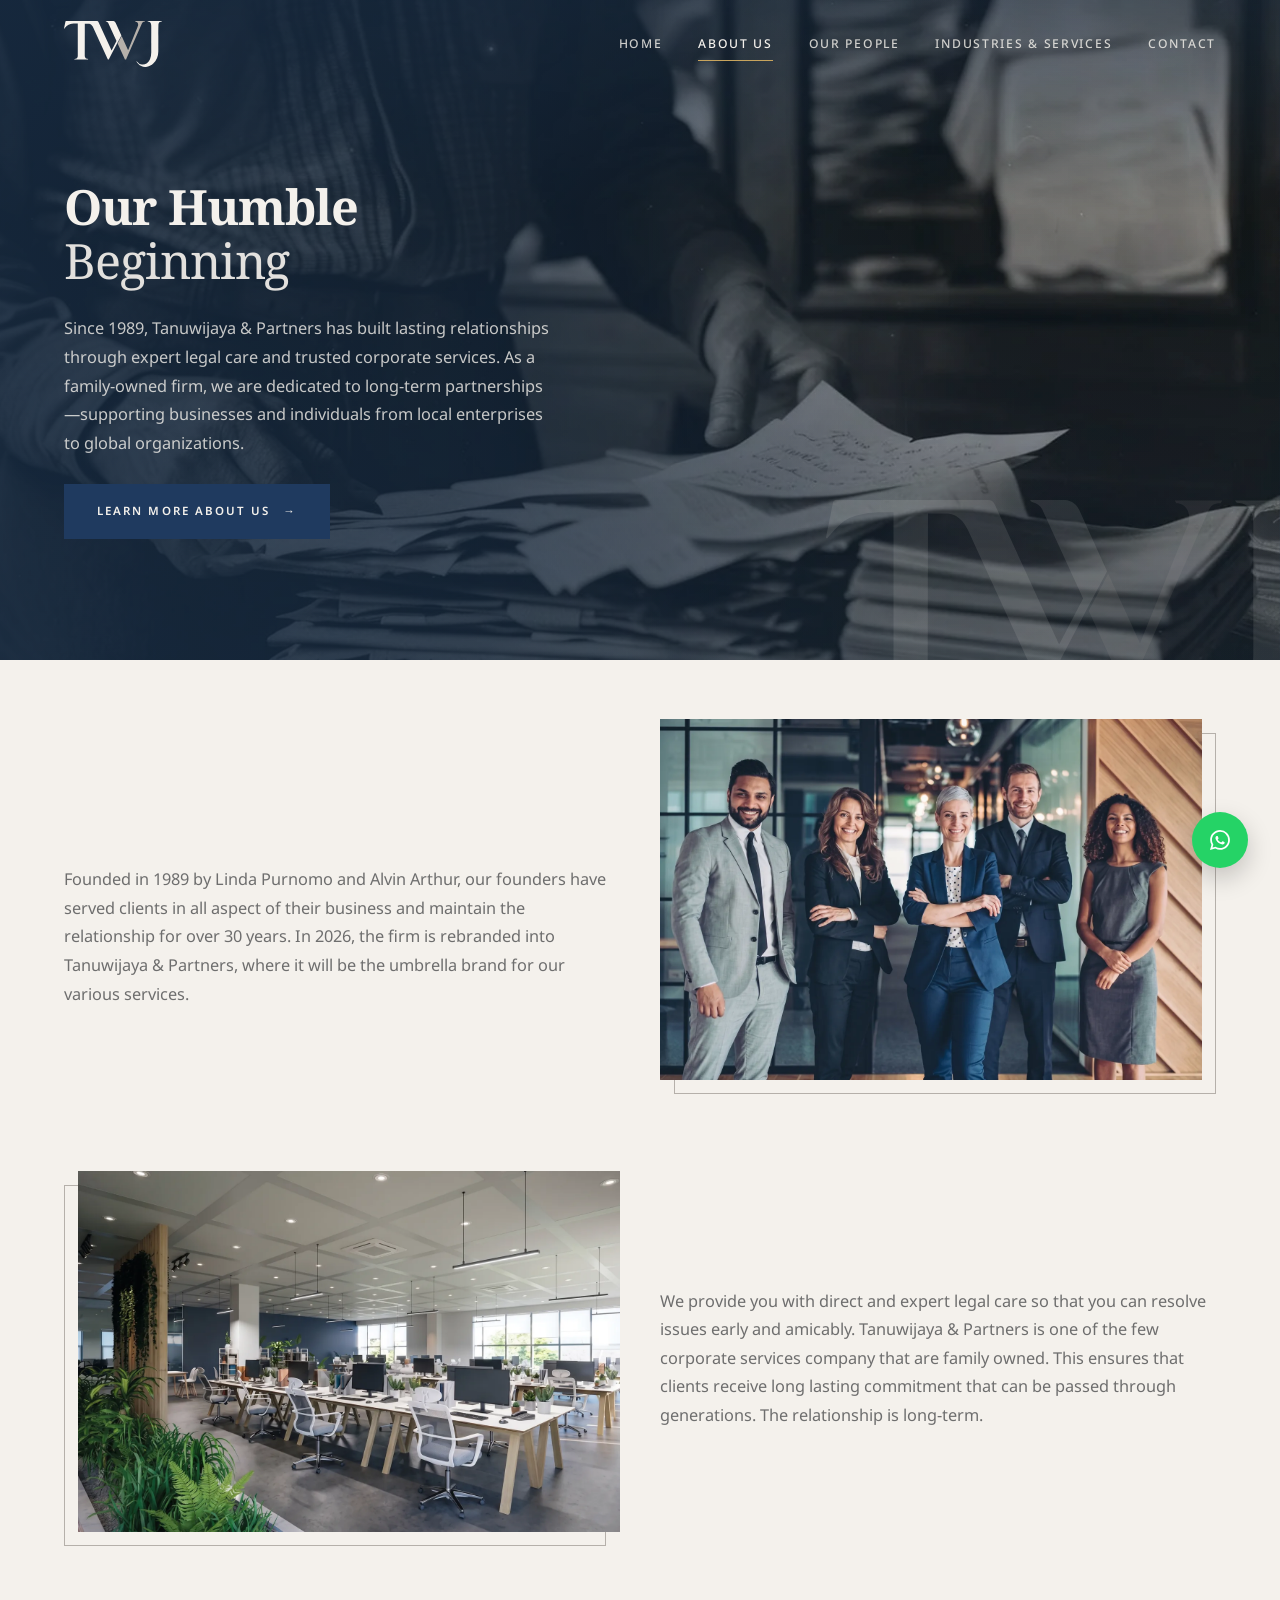
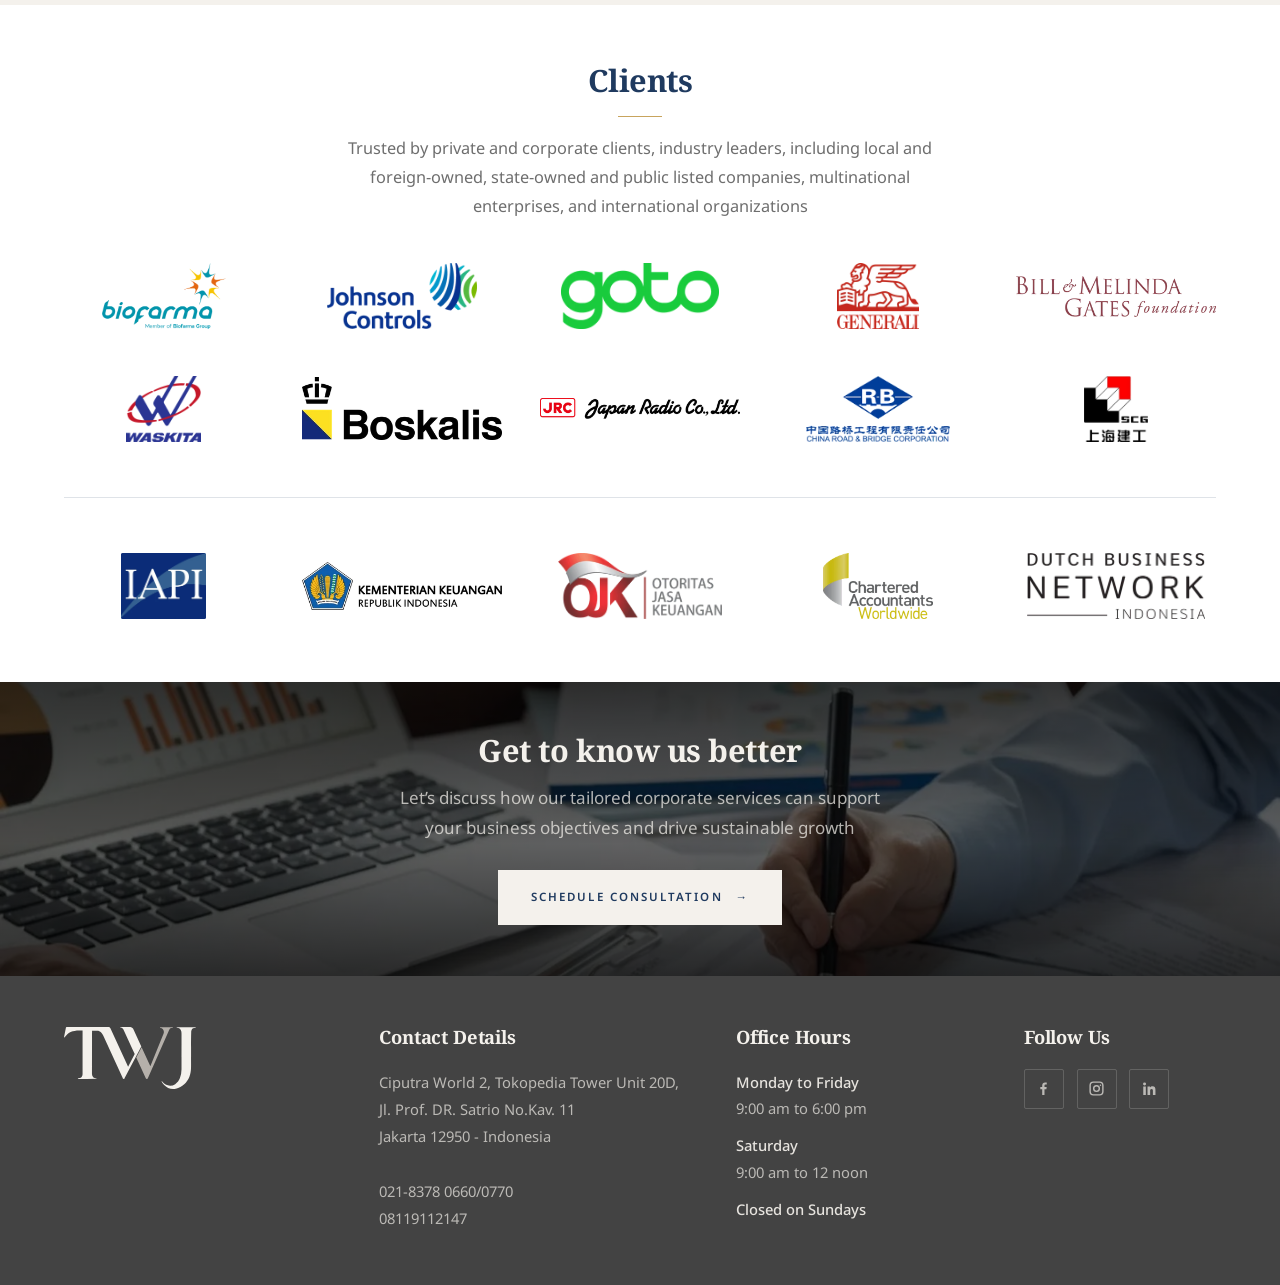
==== commit 26b7c44b: "Rebuild the button system and let the header ground follow the scroll The button block had grown int" ====
--- a/about.html
+++ b/about.html
@@ -78,7 +78,7 @@
       <div class="duo__text">
         <p class="lead" data-reveal>We provide you with direct and expert legal care so that you can resolve issues early and amicably. Tanuwijaya &amp; Partners is one of the few corporate services company that are family owned. This ensures that clients receive long lasting commitment that can be passed through generations. The relationship is long-term.</p>
       </div>
-      <div class="figure" data-reveal style="--d:120ms">
+      <div class="figure figure--layered figure--mirror" data-reveal style="--d:120ms">
         <img class="ratio-3x2" src="assets/img/about-office.webp" alt="The Tanuwijaya &amp; Partners office" loading="lazy" width="1500" height="1000">
       </div>
     </div>
--- a/assets/css/style.css
+++ b/assets/css/style.css
@@ -128,15 +128,22 @@
 }
 
 /* ---------- 4. Buttons ------------------------------------- */
+/* One box, one set of custom properties, one transition list. There is no
+   overlay layer and no stacking context: a variant only restates its colours,
+   and every state animates the same four properties. */
 .btn {
   --btn-bg: var(--navy);
   --btn-fg: var(--luster);
   --btn-bd: var(--navy);
-  position: relative;
+  --btn-bg-on: var(--navy-deep);
+  --btn-fg-on: var(--luster);
+  --btn-bd-on: var(--navy-deep);
+  --btn-shadow: rgba(22, 41, 63, 0.26);
+
   display: inline-flex;
   align-items: center;
-  gap: 0.85rem;
-  padding: 1.05rem 2.1rem;
+  gap: 0.8rem;
+  padding: 1rem 2rem;
   background: var(--btn-bg);
   color: var(--btn-fg);
   border: 1px solid var(--btn-bd);
@@ -145,49 +152,55 @@
   letter-spacing: 0.18em;
   text-transform: uppercase;
   cursor: pointer;
-  overflow: hidden;
-  transition: color 0.4s var(--ease-out) 0.05s, border-color 0.4s var(--ease-out),
-    transform 0.3s var(--ease-out), box-shadow 0.35s var(--ease-out);
-}
-.btn span { position: relative; z-index: 1; }
-.btn::before {
-  content: "";
-  position: absolute;
-  inset: 0;
-  background: var(--luster);
-  transform: scaleX(0);
-  transform-origin: right;
-  transition: transform 0.55s var(--ease-out);
-}
-.btn:hover::before, .btn:focus-visible::before { transform: scaleX(1); transform-origin: left; }
-.btn:hover, .btn:focus-visible {
-  color: var(--navy);
+  transition:
+    background-color 0.3s var(--ease-out),
+    border-color 0.3s var(--ease-out),
+    color 0.3s var(--ease-out),
+    box-shadow 0.3s var(--ease-out),
+    transform 0.3s var(--ease-out);
+}
+.btn:hover,
+.btn:focus-visible {
+  background: var(--btn-bg-on);
+  border-color: var(--btn-bd-on);
+  color: var(--btn-fg-on);
   transform: translateY(-2px);
-  box-shadow: 0 12px 24px rgba(31, 58, 95, 0.16);
-}
-/* the press itself is animated too, not just the hover */
+  box-shadow: 0 10px 22px var(--btn-shadow);
+}
 .btn:active {
-  transform: translateY(0) scale(0.985);
-  box-shadow: none;
-  transition-duration: 0.09s;
-}
+  transform: translateY(0);
+  box-shadow: 0 2px 6px var(--btn-shadow);
+  transition-duration: 0.1s;
+}
+.btn .arrow { transition: transform 0.3s var(--ease-out); }
+.btn:hover .arrow,
+.btn:focus-visible .arrow { transform: translateX(4px); }
+
+.btn--ghost {
+  --btn-bg: transparent;
+  --btn-fg: var(--navy);
+  --btn-bd: var(--line);
+  --btn-bg-on: var(--navy);
+  --btn-fg-on: var(--luster);
+  --btn-bd-on: var(--navy);
+}
+.btn--solidLight {
+  --btn-bg: var(--luster);
+  --btn-fg: var(--navy);
+  --btn-bd: var(--luster);
+  --btn-bg-on: var(--gold);
+  --btn-fg-on: var(--ink-soft);
+  --btn-bd-on: var(--gold);
+  --btn-shadow: rgba(0, 0, 0, 0.34);
+}
+.btn-row { display: flex; flex-wrap: wrap; gap: 0.9rem; margin-top: 1.7rem; }
+
+/* the same lift, shared by the rows and cards */
+.acc__item { transition: background 0.35s var(--ease-out); }
+.acc__item:hover { background: rgba(31, 58, 95, 0.025); }
 .acc__btn:active { opacity: 0.72; }
-.acc__item { transition: background 0.4s var(--ease-out); }
-.acc__item:hover { background: rgba(31, 58, 95, 0.02); }
-.person, .company, .clients__cell { transition: transform 0.4s var(--ease-out); }
+.person, .clients__cell { transition: transform 0.35s var(--ease-out); }
 .person:hover, .clients__cell:hover { transform: translateY(-3px); }
-.btn .arrow { position: relative; z-index: 1; transition: transform 0.45s var(--ease-out); }
-.btn:hover .arrow { transform: translateX(5px); }
-
-.btn--ghost { --btn-bg: transparent; --btn-fg: var(--navy); --btn-bd: var(--line); }
-.btn--ghost::before { background: var(--navy); }
-.btn--ghost:hover, .btn--ghost:focus-visible { color: var(--luster); border-color: var(--navy); }
-
-.btn--solidLight { --btn-bg: var(--luster); --btn-fg: var(--navy); --btn-bd: var(--luster); }
-.btn--solidLight::before { background: var(--gold); }
-.btn--solidLight:hover, .btn--solidLight:focus-visible { color: var(--navy); border-color: var(--gold); }
-
-.btn-row { display: flex; flex-wrap: wrap; gap: 0.9rem; margin-top: 1.7rem; }
 
 /* ---------- 5. Header -------------------------------------- */
 /* The bar never changes size on scroll — a height animation is what made it
@@ -206,7 +219,7 @@
   content: "";
   position: absolute;
   opacity: 0;
-  transition: opacity 0.5s var(--ease-out);
+  transition: opacity 0.35s var(--ease-out);
   pointer-events: none;
 }
 .header::before { inset: 0; background: var(--navy); }
@@ -220,6 +233,13 @@
     rgba(200, 164, 93, 0) 100%);
 }
 .header.is-solid::before, .header.is-solid::after { opacity: 1; }
+/* with JS running the ground fades in progressively over the first 120px of
+   scroll rather than switching at a threshold */
+.header.is-tracking::before,
+.header.is-tracking::after {
+  opacity: var(--nav-on, 0);
+  transition: none;
+}
 .header .shell { position: relative; }
 .header .shell { display: flex; align-items: center; justify-content: space-between; gap: 2rem; width: 100%; }
 .brand { display: flex; align-items: center; }
@@ -368,6 +388,8 @@
   border: 1px solid var(--silver);
 }
 .figure--layered img { position: relative; }
+.figure--mirror { padding: 0 0 14px 14px; }
+.figure--mirror::before { inset: 14px 14px 0 0; }
 
 /* thin rule set inside the photo */
 .figure--inset::after {
@@ -433,7 +455,7 @@
   position: absolute; inset: 0;
   width: 100%; height: 100%;
   object-fit: cover;
-  object-position: center 18%;
+  object-position: center top;
   opacity: 0;
   transform: scale(1.04);
   transition: opacity 0.7s var(--ease), transform 0.9s var(--ease);
@@ -469,8 +491,23 @@
 .svc-grid { display: grid; gap: clamp(1.8rem, 3vw, 2.6rem) clamp(1.8rem, 3.2vw, 3.2rem); }
 @media (min-width: 700px) { .svc-grid { grid-template-columns: 1fr 1fr; } }
 .svc__head { display: flex; align-items: center; gap: 0.9rem; }
-.svc__icon { width: 26px; height: 26px; flex: 0 0 26px; color: var(--navy); transition: color 0.4s var(--ease); }
-.svc__icon svg { width: 100%; height: 100%; stroke: currentColor; fill: none; stroke-width: 1.2; }
+.svc__icon {
+  width: 26px;
+  height: 26px;
+  flex: 0 0 26px;
+  display: flex;
+  align-items: center;
+  justify-content: center;
+}
+.svc__icon img {
+  max-width: 100%;
+  max-height: 100%;
+  width: auto;
+  height: auto;
+  object-fit: contain;
+  transition: transform 0.35s var(--ease-out);
+}
+.svc:hover .svc__icon img { transform: scale(1.1); }
 .svc h3 { font-size: clamp(1.1rem, 1.45vw, 1.28rem); }
 .svc__rule { height: 1px; background: var(--line); margin: 1.05rem 0 1.1rem; }
 .svc li {
@@ -489,7 +526,6 @@
 }
 .svc li:hover::before { background: var(--gold); width: 12px; }
 .svc p { font-size: 0.98rem; }
-.svc:hover .svc__icon { color: var(--gold); }
 
 /* ---------- 10. People ------------------------------------- */
 .people {
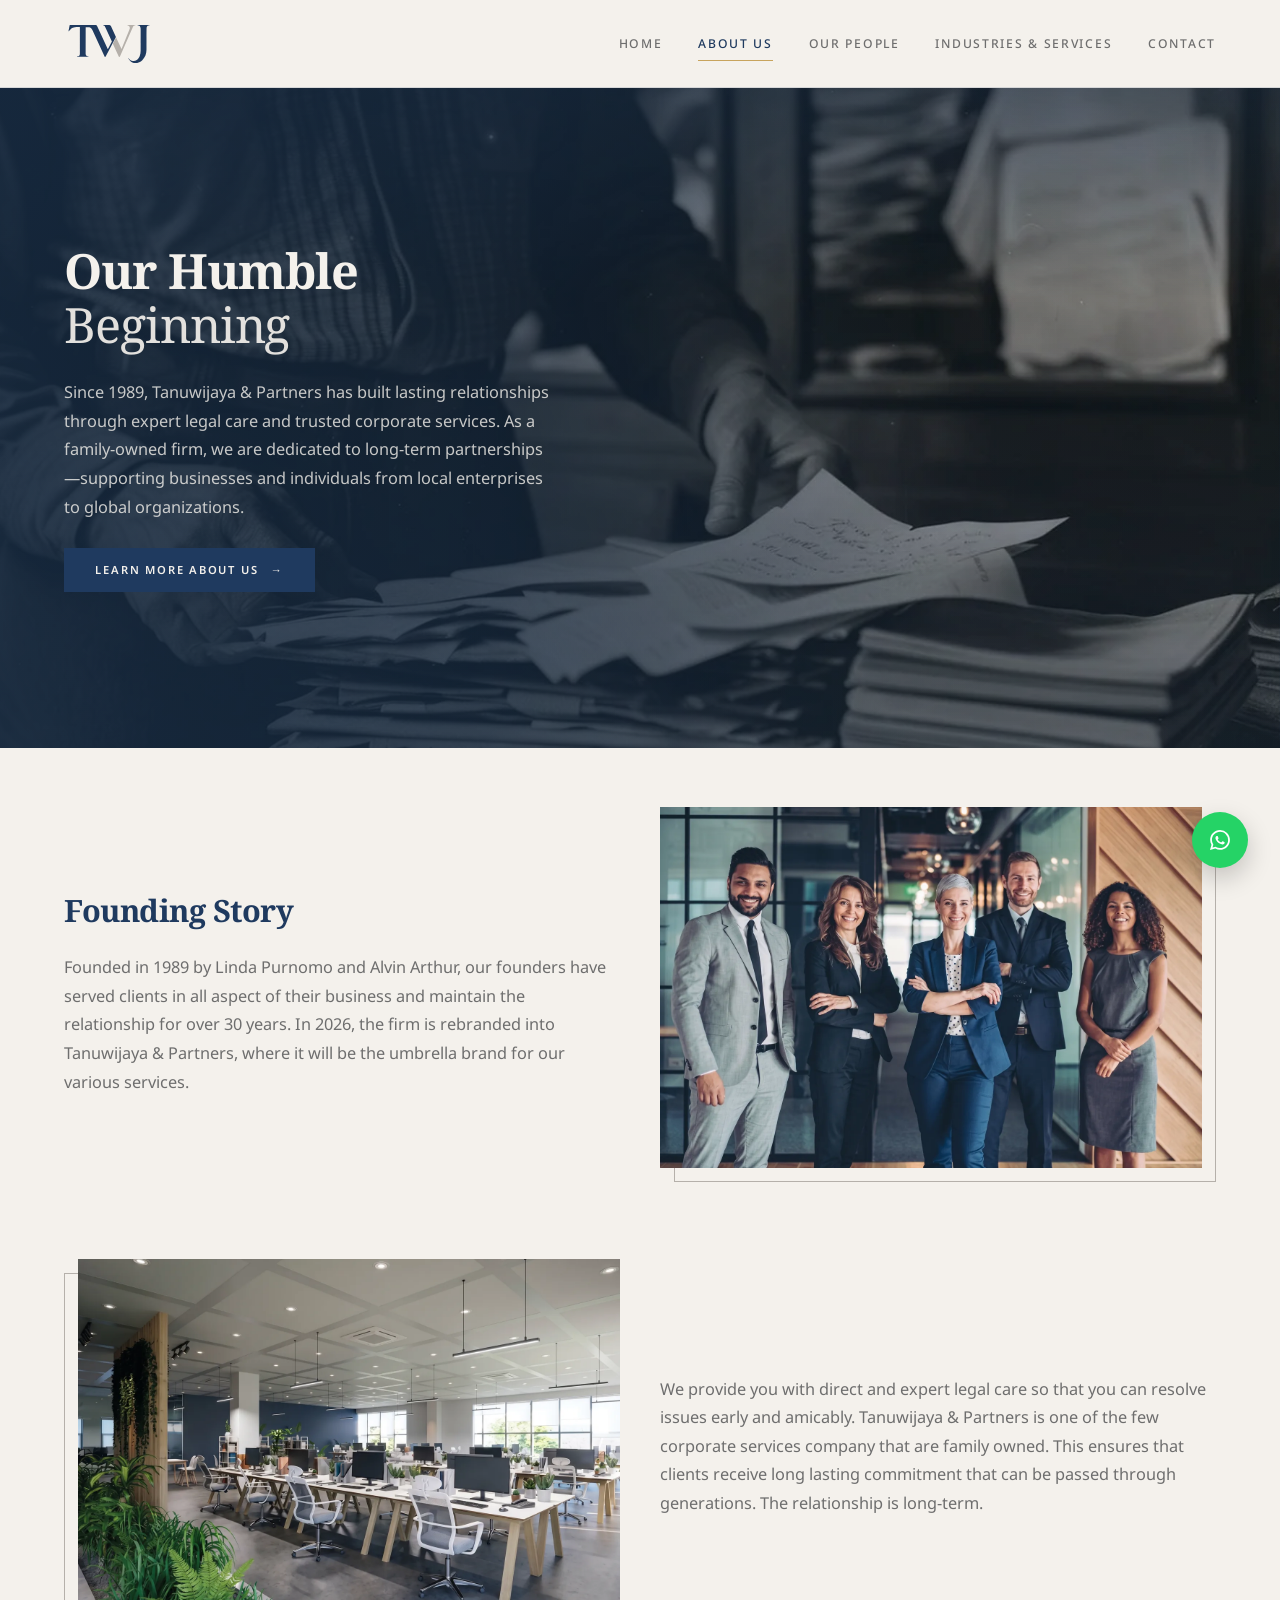
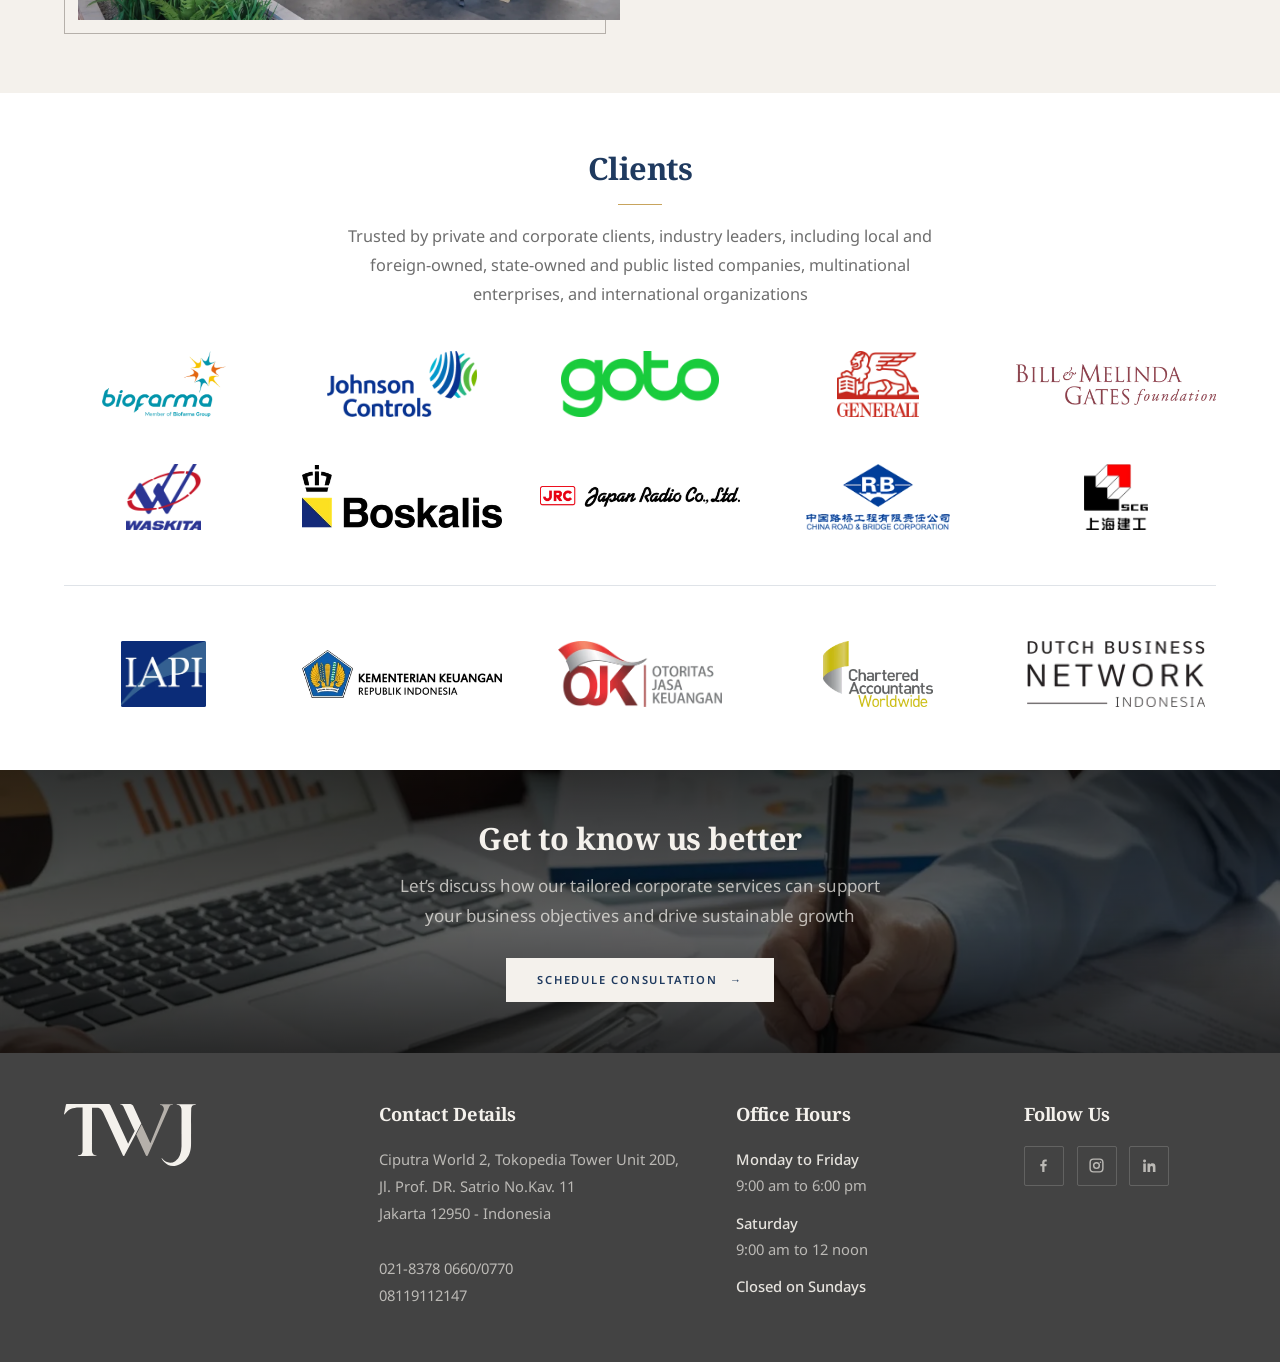
==== commit 95d3795d: "Put the header on warm white with the primary mark, per the guideline The brand guideline is explici" ====
--- a/about.html
+++ b/about.html
@@ -22,7 +22,7 @@
 <header class="header">
   <div class="shell">
     <a class="brand" href="index.html" aria-label="Tanuwijaya &amp; Partners — home">
-      <img src="assets/logo/mark-light.svg" alt="Tanuwijaya &amp; Partners" width="306" height="144">
+      <img src="assets/logo/mark-navy.svg" alt="Tanuwijaya &amp; Partners" width="286" height="147">
     </a>
     <nav class="nav" aria-label="Primary">
       <a href="index.html">Home</a>
@@ -55,7 +55,6 @@
 <section class="hero">
   <div class="hero__media"><img src="assets/img/hero-about.webp" alt="Office facade in the Jakarta business district" fetchpriority="high" width="2000" height="1180"></div>
   <div class="hero__scrim"></div>
-  <img class="hero__mark" src="assets/logo/mark-light.svg" alt="" aria-hidden="true">
   <div class="shell hero__inner">
     <h1 data-reveal>Our Humble<span class="thin">Beginning</span></h1>
     <p class="lead" data-reveal style="--d:120ms">Since 1989, Tanuwijaya &amp; Partners has built lasting relationships through expert legal care and trusted corporate services. As a family-owned firm, we are dedicated to long-term partnerships&mdash;supporting businesses and individuals from local enterprises to global organizations.</p>
--- a/assets/css/style.css
+++ b/assets/css/style.css
@@ -45,6 +45,7 @@
 html { -webkit-text-size-adjust: 100%; scroll-behavior: smooth; }
 body {
   margin: 0;
+  padding-top: var(--header-h);
   background: var(--luster);
   color: var(--slate);
   font-family: var(--sans);
@@ -128,58 +129,49 @@
 }
 
 /* ---------- 4. Buttons ------------------------------------- */
-/* One box, one set of custom properties, one transition list. There is no
-   overlay layer and no stacking context: a variant only restates its colours,
-   and every state animates the same four properties. */
+/* Flat by design: no lift, no shadow, no overlay layer. A button answers by
+   inverting its own two colours, which is legible at a glance and matches the
+   hairline-and-plane language of the rest of the page. */
 .btn {
   --btn-bg: var(--navy);
   --btn-fg: var(--luster);
   --btn-bd: var(--navy);
-  --btn-bg-on: var(--navy-deep);
-  --btn-fg-on: var(--luster);
-  --btn-bd-on: var(--navy-deep);
-  --btn-shadow: rgba(22, 41, 63, 0.26);
+  --btn-bg-on: var(--luster);
+  --btn-fg-on: var(--navy);
+  --btn-bd-on: var(--navy);
 
   display: inline-flex;
   align-items: center;
-  gap: 0.8rem;
-  padding: 1rem 2rem;
+  gap: 0.75rem;
+  padding: 0.95rem 1.9rem;
   background: var(--btn-bg);
   color: var(--btn-fg);
   border: 1px solid var(--btn-bd);
-  font-size: 0.72rem;
+  font-size: 0.7rem;
   font-weight: 600;
-  letter-spacing: 0.18em;
+  letter-spacing: 0.16em;
   text-transform: uppercase;
+  line-height: 1;
   cursor: pointer;
   transition:
-    background-color 0.3s var(--ease-out),
-    border-color 0.3s var(--ease-out),
-    color 0.3s var(--ease-out),
-    box-shadow 0.3s var(--ease-out),
-    transform 0.3s var(--ease-out);
+    background-color 0.35s var(--ease-out),
+    border-color 0.35s var(--ease-out),
+    color 0.35s var(--ease-out);
 }
 .btn:hover,
 .btn:focus-visible {
   background: var(--btn-bg-on);
+  color: var(--btn-fg-on);
   border-color: var(--btn-bd-on);
-  color: var(--btn-fg-on);
-  transform: translateY(-2px);
-  box-shadow: 0 10px 22px var(--btn-shadow);
-}
-.btn:active {
-  transform: translateY(0);
-  box-shadow: 0 2px 6px var(--btn-shadow);
-  transition-duration: 0.1s;
-}
-.btn .arrow { transition: transform 0.3s var(--ease-out); }
-.btn:hover .arrow,
-.btn:focus-visible .arrow { transform: translateX(4px); }
+}
+.btn:active { background: var(--btn-bd-on); color: var(--btn-bg-on); transition-duration: 0.08s; }
+.btn .arrow { transition: transform 0.35s var(--ease-out); }
+.btn:hover .arrow, .btn:focus-visible .arrow { transform: translateX(4px); }
 
 .btn--ghost {
   --btn-bg: transparent;
   --btn-fg: var(--navy);
-  --btn-bd: var(--line);
+  --btn-bd: var(--silver);
   --btn-bg-on: var(--navy);
   --btn-fg-on: var(--luster);
   --btn-bd-on: var(--navy);
@@ -188,24 +180,25 @@
   --btn-bg: var(--luster);
   --btn-fg: var(--navy);
   --btn-bd: var(--luster);
-  --btn-bg-on: var(--gold);
-  --btn-fg-on: var(--ink-soft);
-  --btn-bd-on: var(--gold);
-  --btn-shadow: rgba(0, 0, 0, 0.34);
-}
+  --btn-bg-on: transparent;
+  --btn-fg-on: var(--luster);
+  --btn-bd-on: var(--luster);
+}
+.btn--solidLight:active { background: var(--gold); color: var(--ink-soft); border-color: var(--gold); }
 .btn-row { display: flex; flex-wrap: wrap; gap: 0.9rem; margin-top: 1.7rem; }
 
-/* the same lift, shared by the rows and cards */
+/* rows and cards answer the same way: a change of tone, not a lift */
 .acc__item { transition: background 0.35s var(--ease-out); }
 .acc__item:hover { background: rgba(31, 58, 95, 0.025); }
 .acc__btn:active { opacity: 0.72; }
-.person, .clients__cell { transition: transform 0.35s var(--ease-out); }
-.person:hover, .clients__cell:hover { transform: translateY(-3px); }
+.person__media, .clients__cell { transition: opacity 0.35s var(--ease-out); }
 
 /* ---------- 5. Header -------------------------------------- */
-/* The bar never changes size on scroll — a height animation is what made it
-   judder and leave a seam. Only the navy ground and the hairline cross-fade,
-   both on opacity, so nothing reflows. */
+/* Brand guideline: the mark sits on white or warm white, never on busy
+   photography, and the reverse lockup is for navy only. So the bar is a solid
+   Luster White plate at every scroll position and carries the primary mark.
+   What the scroll changes is the shadow and the gold hairline, both driven by
+   a 0-1 value written from JS so they arrive gradually. */
 .header {
   position: fixed;
   inset: 0 0 auto;
@@ -213,6 +206,8 @@
   height: var(--header-h);
   display: flex;
   align-items: center;
+  background: var(--luster);
+  border-bottom: 1px solid var(--line);
 }
 .header::before,
 .header::after {
@@ -222,19 +217,20 @@
   transition: opacity 0.35s var(--ease-out);
   pointer-events: none;
 }
-.header::before { inset: 0; background: var(--navy); }
+.header::before {
+  inset: 0;
+  box-shadow: 0 6px 18px rgba(31, 58, 95, 0.07);
+}
 .header::after {
-  inset: auto 0 0;
+  inset: auto 0 -1px;
   height: 1px;
   background: linear-gradient(90deg,
     rgba(200, 164, 93, 0) 0%,
-    rgba(200, 164, 93, 0.5) 22%,
-    rgba(200, 164, 93, 0.5) 78%,
+    rgba(200, 164, 93, 0.6) 22%,
+    rgba(200, 164, 93, 0.6) 78%,
     rgba(200, 164, 93, 0) 100%);
 }
 .header.is-solid::before, .header.is-solid::after { opacity: 1; }
-/* with JS running the ground fades in progressively over the first 120px of
-   scroll rather than switching at a threshold */
 .header.is-tracking::before,
 .header.is-tracking::after {
   opacity: var(--nav-on, 0);
@@ -244,7 +240,6 @@
 .header .shell { display: flex; align-items: center; justify-content: space-between; gap: 2rem; width: 100%; }
 .brand { display: flex; align-items: center; }
 .brand img { height: 46px; width: auto; }
-
 
 .nav { display: none; align-items: center; gap: clamp(1.4rem, 2.8vw, 2.8rem); }
 @media (min-width: 940px) { .nav { display: flex; } }
@@ -254,9 +249,9 @@
   font-weight: 500;
   letter-spacing: 0.14em;
   text-transform: uppercase;
-  color: rgba(244, 241, 236, 0.82);
+  color: var(--slate);
   padding-block: 0.4rem;
-  transition: color 0.35s var(--ease);
+  transition: color 0.3s var(--ease-out);
 }
 .nav a::after {
   content: "";
@@ -266,12 +261,10 @@
   background: var(--gold);
   transform: scaleX(0);
   transform-origin: right;
-  transition: transform 0.45s var(--ease-out);
+  transition: transform 0.4s var(--ease-out);
 }
 .nav a:hover::after, .nav a[aria-current="page"]::after { transform: scaleX(1); transform-origin: left; }
-.nav a:hover, .nav a[aria-current="page"] { color: var(--luster); }
-
-
+.nav a:hover, .nav a[aria-current="page"] { color: var(--navy); }
 
 .burger {
   display: inline-flex;
@@ -289,8 +282,8 @@
   display: block;
   height: 1.5px;
   width: 26px;
-  background: var(--luster);
-  transition: transform 0.4s var(--ease), opacity 0.3s var(--ease), background 0.4s var(--ease);
+  background: var(--navy);
+  transition: transform 0.4s var(--ease-out), opacity 0.3s var(--ease-out);
 }
 .burger[aria-expanded="true"] span:nth-child(1) { transform: translateY(7.5px) rotate(45deg); }
 .burger[aria-expanded="true"] span:nth-child(2) { opacity: 0; }
@@ -298,7 +291,7 @@
 
 .drawer {
   position: fixed;
-  inset: 0;
+  inset: calc(var(--header-h) * -1) 0 0;
   z-index: 80;
   background: var(--navy);
   padding: calc(var(--header-h) + 3rem) var(--gutter) 3rem;
@@ -337,7 +330,7 @@
   min-height: min(78vh, 660px);
   display: flex;
   align-items: center;
-  padding-top: calc(var(--header-h) + 3rem);
+  padding-top: clamp(3rem, 6vw, 5rem);
   padding-bottom: clamp(3rem, 6vw, 5rem);
   background: var(--navy-deep);
   overflow: hidden;
@@ -367,15 +360,6 @@
 }
 .hero h1 .thin { display: block; font-weight: 400; color: rgba(244, 241, 236, 0.92); }
 .hero .lead { color: rgba(244, 241, 236, 0.8); max-width: 54ch; margin-top: 1.7rem; }
-.hero__mark {
-  position: absolute;
-  right: -2%;
-  bottom: -10%;
-  width: min(44vw, 480px);
-  opacity: 0.1;
-  z-index: -1;
-  pointer-events: none;
-}
 
 /* ---------- 7. Figures ------------------------------------- */
 .figure { position: relative; }
@@ -530,9 +514,11 @@
 /* ---------- 10. People ------------------------------------- */
 .people {
   display: grid;
-  grid-template-columns: repeat(2, 1fr);
+  /* below 400px two columns cannot hold an e-mail on one line */
+  grid-template-columns: 1fr;
   gap: clamp(1.4rem, 2.4vw, 2rem) clamp(1rem, 1.8vw, 1.7rem);
 }
+@media (min-width: 400px) { .people { grid-template-columns: repeat(2, 1fr); } }
 @media (min-width: 900px) { .people { grid-template-columns: repeat(4, 1fr); } }
 .person { text-align: center; }
 .person__media {
@@ -563,9 +549,12 @@
   margin-top: 0.7rem;
   font-size: 0.85rem;
   border-bottom: 1px solid transparent;
-  transition: color 0.35s var(--ease), border-color 0.35s var(--ease);
-  word-break: break-word;
-}
+  transition: color 0.35s var(--ease-out), border-color 0.35s var(--ease-out);
+  overflow-wrap: break-word;
+}
+/* on two narrow columns the address has to fit on one line, or it splits
+   across the middle of the domain */
+@media (max-width: 620px) { .person__mail { font-size: 0.72rem; } }
 .person__mail:hover { color: var(--navy); border-color: var(--gold); }
 
 /* ---------- 11. Companies ---------------------------------- */
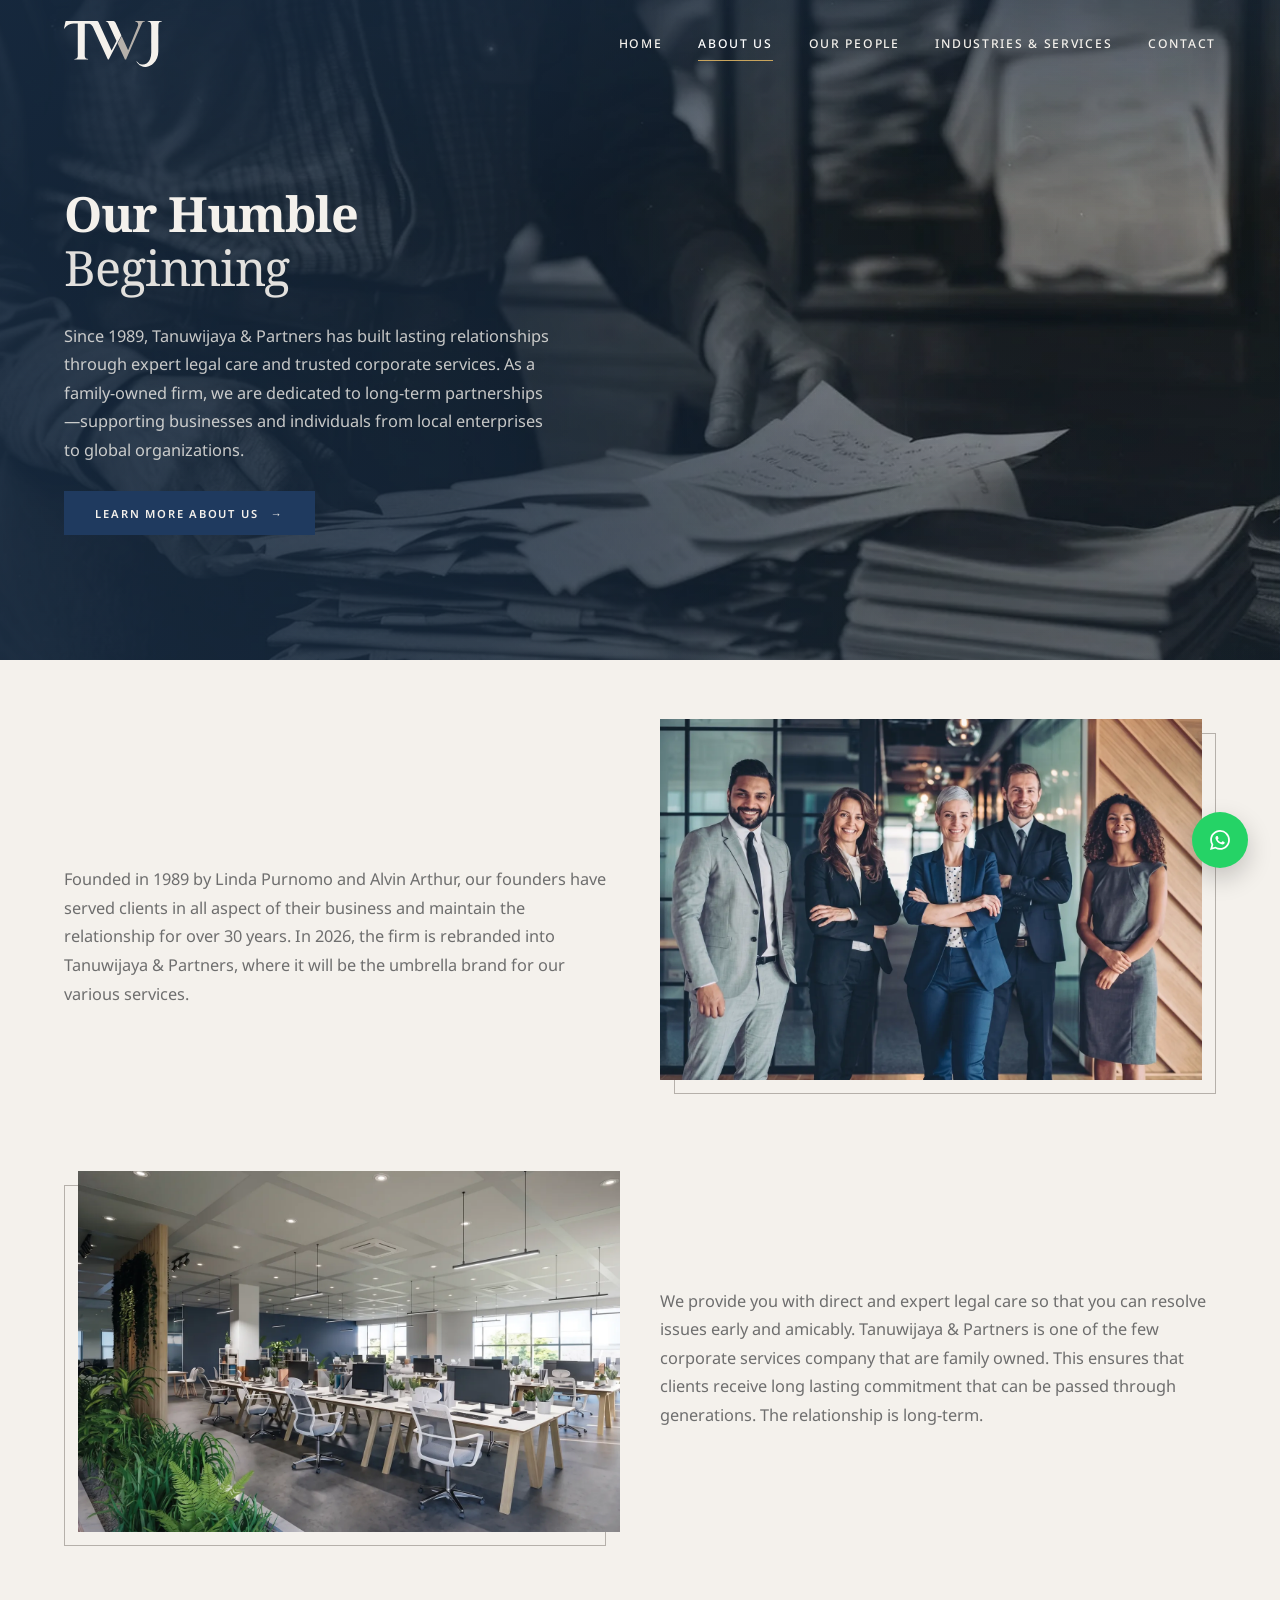
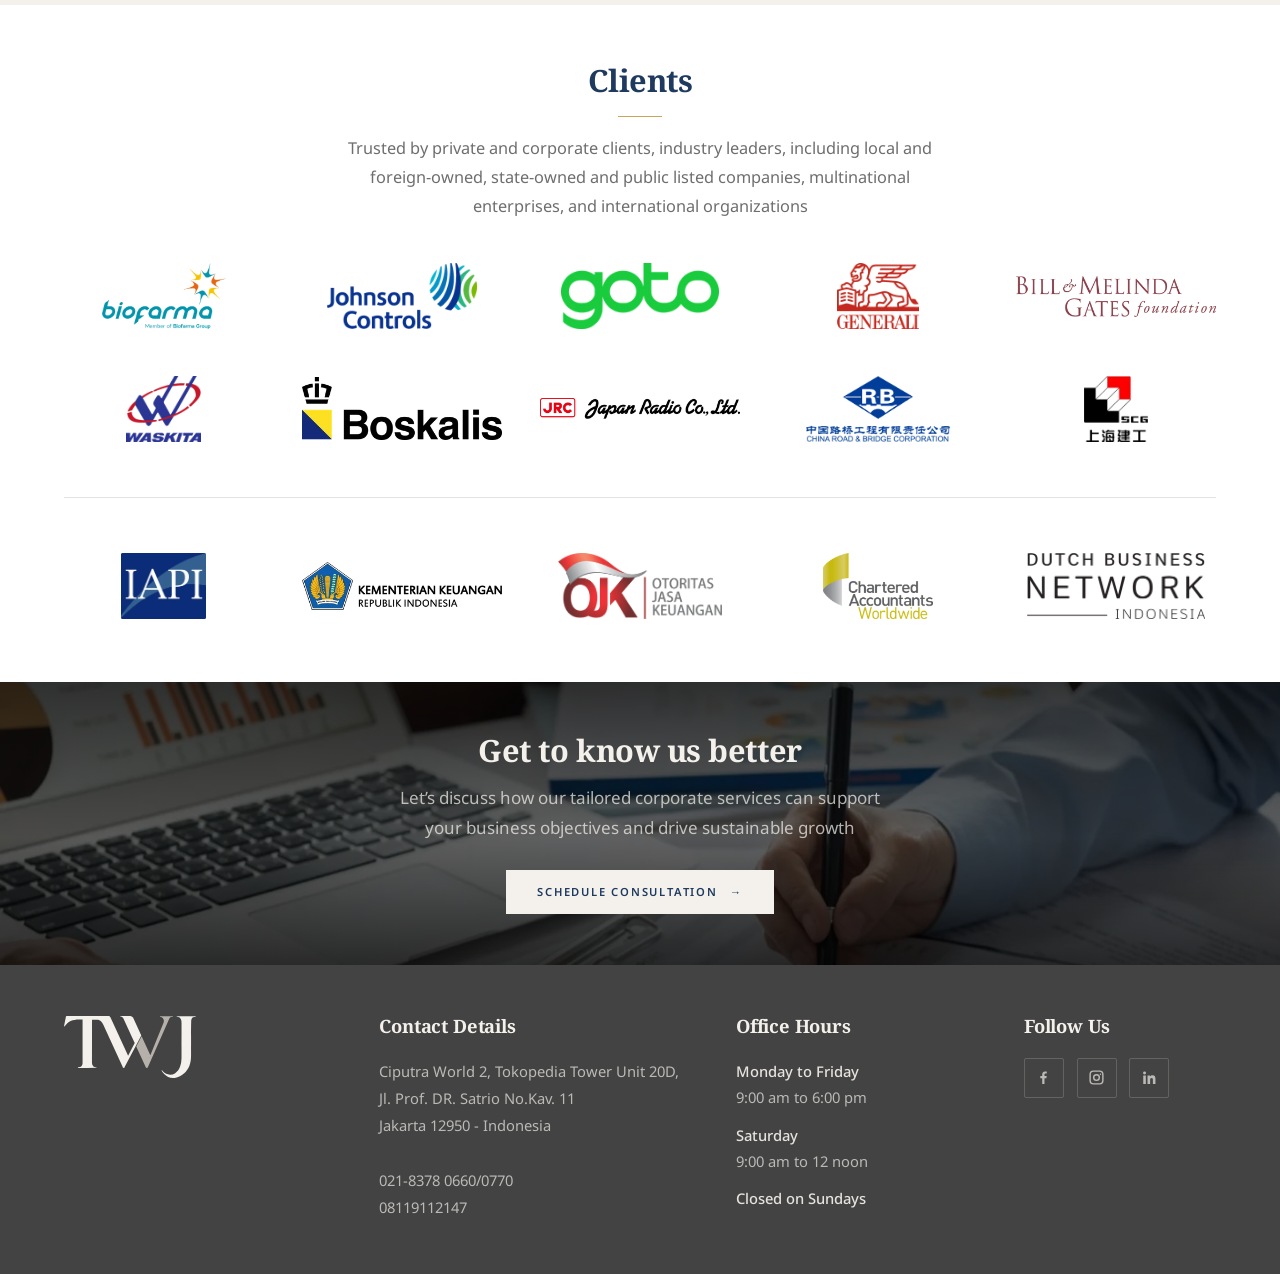
==== commit 3765b360: "Hand the header over from transparent to warm white as you scroll Both marks now live in the header " ====
--- a/about.html
+++ b/about.html
@@ -22,7 +22,10 @@
 <header class="header">
   <div class="shell">
     <a class="brand" href="index.html" aria-label="Tanuwijaya &amp; Partners — home">
-      <img src="assets/logo/mark-navy.svg" alt="Tanuwijaya &amp; Partners" width="286" height="147">
+      <span class="brand__mark">
+        <img class="mark-light" src="assets/logo/mark-light.svg" alt="Tanuwijaya &amp; Partners" width="306" height="144">
+        <img class="mark-dark" src="assets/logo/mark-navy.svg" alt="" aria-hidden="true" width="286" height="147">
+      </span>
     </a>
     <nav class="nav" aria-label="Primary">
       <a href="index.html">Home</a>
--- a/assets/css/style.css
+++ b/assets/css/style.css
@@ -31,7 +31,8 @@
   --gutter: clamp(1.25rem, 5vw, 4.5rem);
   --section: clamp(2.6rem, 4.6vw, 4.5rem);
   --ease: cubic-bezier(0.22, 0.61, 0.36, 1);
-  --ease-out: cubic-bezier(0.16, 1, 0.3, 1);
+  --ease-out: cubic-bezier(0.16, 1, 0.3, 1);   /* movement */
+  --ease-soft: cubic-bezier(0.4, 0, 0.2, 1);   /* colour */
   --header-h: 88px;
 }
 
@@ -45,7 +46,6 @@
 html { -webkit-text-size-adjust: 100%; scroll-behavior: smooth; }
 body {
   margin: 0;
-  padding-top: var(--header-h);
   background: var(--luster);
   color: var(--slate);
   font-family: var(--sans);
@@ -154,9 +154,9 @@
   line-height: 1;
   cursor: pointer;
   transition:
-    background-color 0.35s var(--ease-out),
-    border-color 0.35s var(--ease-out),
-    color 0.35s var(--ease-out);
+    background-color 0.45s var(--ease-soft),
+    border-color 0.45s var(--ease-soft),
+    color 0.45s var(--ease-soft);
 }
 .btn:hover,
 .btn:focus-visible {
@@ -164,7 +164,7 @@
   color: var(--btn-fg-on);
   border-color: var(--btn-bd-on);
 }
-.btn:active { background: var(--btn-bd-on); color: var(--btn-bg-on); transition-duration: 0.08s; }
+.btn:active { background: var(--btn-bd-on); color: var(--btn-bg-on); transition-duration: 0.14s; }
 .btn .arrow { transition: transform 0.35s var(--ease-out); }
 .btn:hover .arrow, .btn:focus-visible .arrow { transform: translateX(4px); }
 
@@ -188,17 +188,16 @@
 .btn-row { display: flex; flex-wrap: wrap; gap: 0.9rem; margin-top: 1.7rem; }
 
 /* rows and cards answer the same way: a change of tone, not a lift */
-.acc__item { transition: background 0.35s var(--ease-out); }
+.acc__item { transition: background 0.45s var(--ease-soft); }
 .acc__item:hover { background: rgba(31, 58, 95, 0.025); }
 .acc__btn:active { opacity: 0.72; }
 .person__media, .clients__cell { transition: opacity 0.35s var(--ease-out); }
 
 /* ---------- 5. Header -------------------------------------- */
-/* Brand guideline: the mark sits on white or warm white, never on busy
-   photography, and the reverse lockup is for navy only. So the bar is a solid
-   Luster White plate at every scroll position and carries the primary mark.
-   What the scroll changes is the shadow and the gold hairline, both driven by
-   a 0-1 value written from JS so they arrive gradually. */
+/* Transparent while the banner is behind it, warm white once you scroll. Both
+   marks live in the DOM and cross-fade, as do the background and the link
+   colour, all reading the same 0-1 scroll value written from JS — so there is
+   no state that flips, only one continuous handover. */
 .header {
   position: fixed;
   inset: 0 0 auto;
@@ -206,23 +205,22 @@
   height: var(--header-h);
   display: flex;
   align-items: center;
-  background: var(--luster);
-  border-bottom: 1px solid var(--line);
 }
 .header::before,
 .header::after {
   content: "";
   position: absolute;
   opacity: 0;
-  transition: opacity 0.35s var(--ease-out);
+  transition: opacity 0.4s var(--ease-soft);
   pointer-events: none;
 }
 .header::before {
   inset: 0;
+  background: var(--luster);
   box-shadow: 0 6px 18px rgba(31, 58, 95, 0.07);
 }
 .header::after {
-  inset: auto 0 -1px;
+  inset: auto 0 0;
   height: 1px;
   background: linear-gradient(90deg,
     rgba(200, 164, 93, 0) 0%,
@@ -236,10 +234,19 @@
   opacity: var(--nav-on, 0);
   transition: none;
 }
-.header .shell { position: relative; }
-.header .shell { display: flex; align-items: center; justify-content: space-between; gap: 2rem; width: 100%; }
+.header .shell { position: relative; display: flex; align-items: center; justify-content: space-between; gap: 2rem; width: 100%; }
+
 .brand { display: flex; align-items: center; }
-.brand img { height: 46px; width: auto; }
+.brand__mark { position: relative; display: block; height: 46px; }
+.brand__mark img { display: block; height: 100%; width: auto; }
+.brand__mark .mark-dark {
+  position: absolute;
+  inset: 0;
+  opacity: 0;
+  transition: opacity 0.4s var(--ease-soft);
+}
+.header.is-solid .brand__mark .mark-dark { opacity: 1; }
+.header.is-tracking .brand__mark .mark-dark { opacity: var(--nav-on, 0); transition: none; }
 
 .nav { display: none; align-items: center; gap: clamp(1.4rem, 2.8vw, 2.8rem); }
 @media (min-width: 940px) { .nav { display: flex; } }
@@ -249,9 +256,23 @@
   font-weight: 500;
   letter-spacing: 0.14em;
   text-transform: uppercase;
-  color: var(--slate);
+  color: var(--luster);
   padding-block: 0.4rem;
-  transition: color 0.3s var(--ease-out);
+  transition: color 0.4s var(--ease-soft);
+}
+.header.is-solid .nav a { color: var(--slate); }
+.nav a:hover, .nav a[aria-current="page"] { color: #ffffff; }
+.header.is-solid .nav a:hover,
+.header.is-solid .nav a[aria-current="page"] { color: var(--navy); }
+@supports (color: color-mix(in srgb, red, blue)) {
+  .header.is-tracking .nav a {
+    color: color-mix(in srgb, var(--slate) calc(var(--nav-on, 0) * 100%), var(--luster));
+    transition: none;
+  }
+  .header.is-tracking .nav a:hover,
+  .header.is-tracking .nav a[aria-current="page"] {
+    color: color-mix(in srgb, var(--navy) calc(var(--nav-on, 0) * 100%), #ffffff);
+  }
 }
 .nav a::after {
   content: "";
@@ -264,7 +285,6 @@
   transition: transform 0.4s var(--ease-out);
 }
 .nav a:hover::after, .nav a[aria-current="page"]::after { transform: scaleX(1); transform-origin: left; }
-.nav a:hover, .nav a[aria-current="page"] { color: var(--navy); }
 
 .burger {
   display: inline-flex;
@@ -282,16 +302,18 @@
   display: block;
   height: 1.5px;
   width: 26px;
-  background: var(--navy);
-  transition: transform 0.4s var(--ease-out), opacity 0.3s var(--ease-out);
-}
+  background: var(--luster);
+  transition: transform 0.4s var(--ease-out), opacity 0.3s var(--ease-out),
+    background 0.4s var(--ease-soft);
+}
+.header.is-solid .burger span { background: var(--navy); }
 .burger[aria-expanded="true"] span:nth-child(1) { transform: translateY(7.5px) rotate(45deg); }
 .burger[aria-expanded="true"] span:nth-child(2) { opacity: 0; }
 .burger[aria-expanded="true"] span:nth-child(3) { transform: translateY(-7.5px) rotate(-45deg); }
 
 .drawer {
   position: fixed;
-  inset: calc(var(--header-h) * -1) 0 0;
+  inset: 0;
   z-index: 80;
   background: var(--navy);
   padding: calc(var(--header-h) + 3rem) var(--gutter) 3rem;
@@ -330,7 +352,7 @@
   min-height: min(78vh, 660px);
   display: flex;
   align-items: center;
-  padding-top: clamp(3rem, 6vw, 5rem);
+  padding-top: calc(var(--header-h) + clamp(2rem, 4vw, 3.5rem));
   padding-bottom: clamp(3rem, 6vw, 5rem);
   background: var(--navy-deep);
   overflow: hidden;
@@ -415,7 +437,7 @@
   transition: color 0.35s var(--ease);
 }
 .acc__btn:hover { color: var(--gold); }
-.acc__btn { transition: color 0.35s var(--ease-out), opacity 0.2s var(--ease-out); }
+.acc__btn { transition: color 0.45s var(--ease-soft), opacity 0.2s var(--ease-soft); }
 .acc__sign { position: relative; width: 16px; height: 16px; flex: 0 0 16px; }
 .acc__sign::before, .acc__sign::after {
   content: "";
@@ -549,7 +571,7 @@
   margin-top: 0.7rem;
   font-size: 0.85rem;
   border-bottom: 1px solid transparent;
-  transition: color 0.35s var(--ease-out), border-color 0.35s var(--ease-out);
+  transition: color 0.45s var(--ease-soft), border-color 0.45s var(--ease-soft);
   overflow-wrap: break-word;
 }
 /* on two narrow columns the address has to fit on one line, or it splits
@@ -720,7 +742,7 @@
 .office dl > div { display: flex; gap: 0.6rem; min-width: 0; }
 .office dt { color: var(--silver); min-width: 46px; }
 .office dd { margin: 0; overflow-wrap: anywhere; min-width: 0; }
-.office address a { color: inherit; transition: color 0.35s var(--ease-out); }
+.office address a { color: inherit; transition: color 0.45s var(--ease-soft); }
 .office a:hover { color: var(--gold); }
 
 /* ---------- 15. Footer ------------------------------------- */
@@ -738,7 +760,7 @@
 }
 .footer__brand img { height: 62px; width: auto; }
 .footer address { font-style: normal; font-size: 0.92rem; line-height: 1.85; overflow-wrap: anywhere; }
-.footer a { transition: color 0.35s var(--ease); }
+.footer a { transition: color 0.45s var(--ease-soft); }
 .footer a:hover { color: var(--gold); }
 .footer__hours { font-size: 0.92rem; margin: 0; }
 .footer__hours dt { color: rgba(244, 241, 236, 0.92); font-weight: 500; }
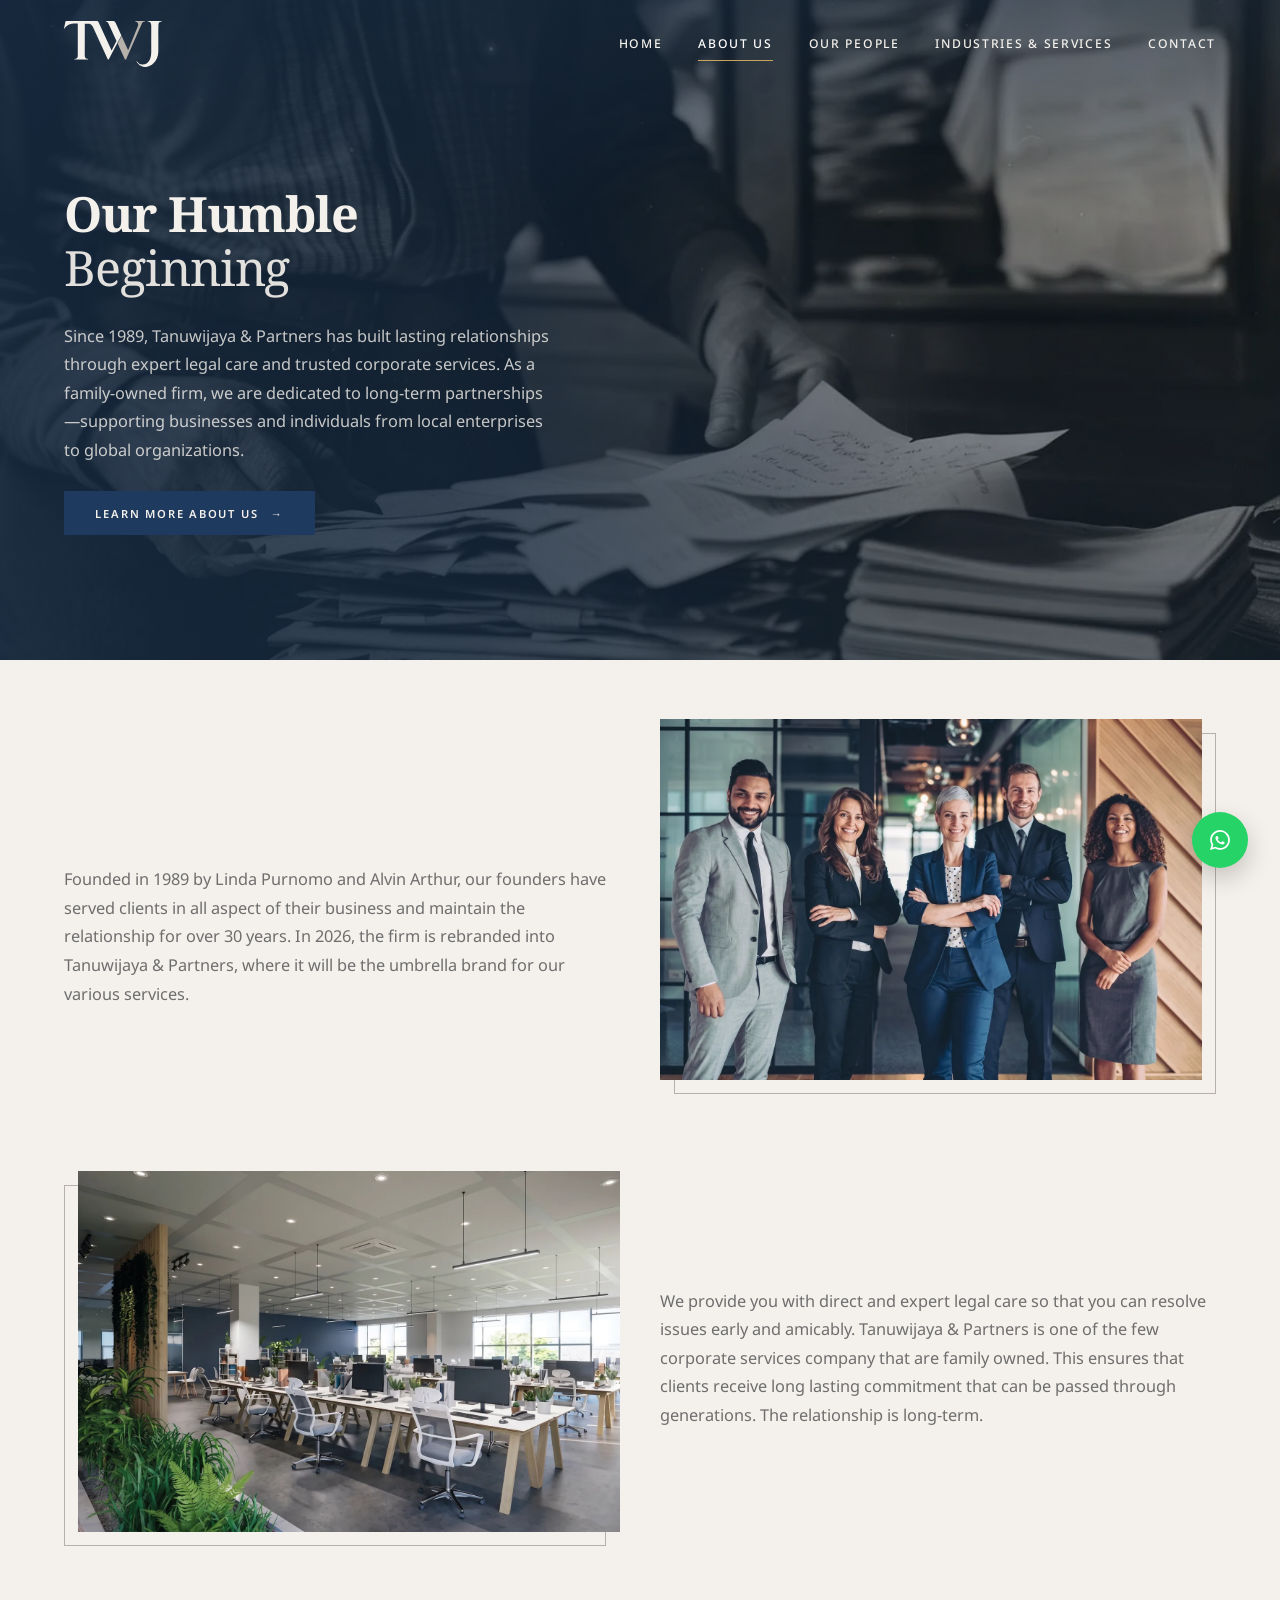
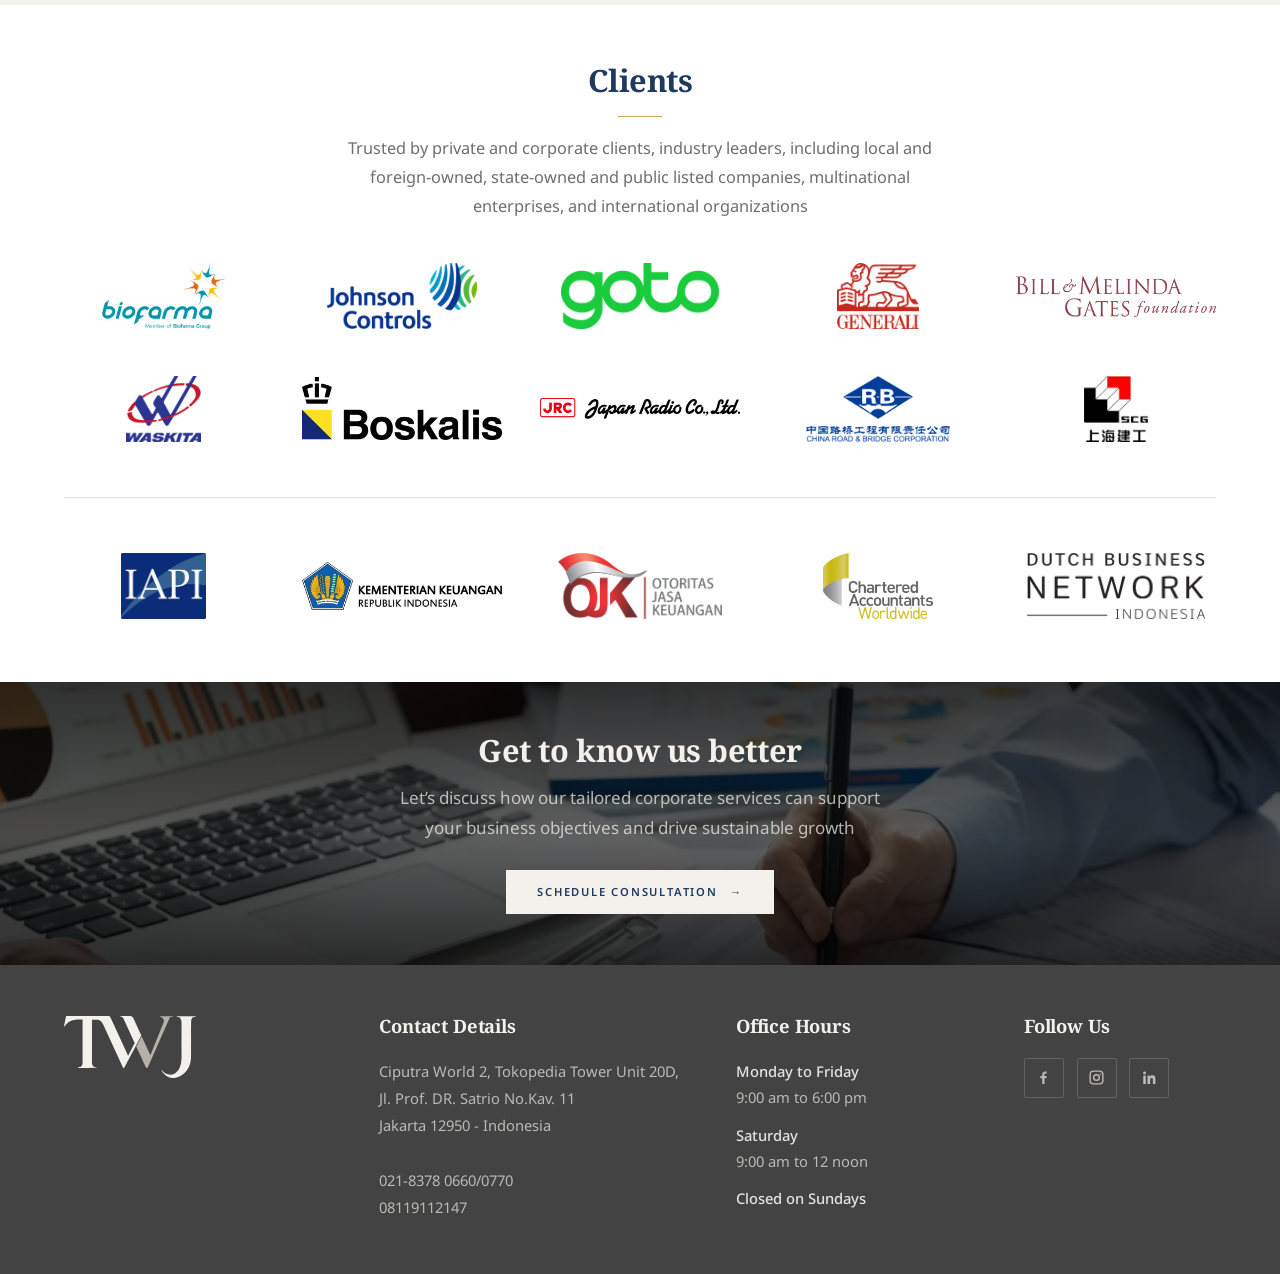
==== commit 8ad66834: "Answer a hover with a plane that wipes across, not a colour that dissolves Follows the reference the" ====
--- a/about.html
+++ b/about.html
@@ -61,7 +61,7 @@
   <div class="shell hero__inner">
     <h1 data-reveal>Our Humble<span class="thin">Beginning</span></h1>
     <p class="lead" data-reveal style="--d:120ms">Since 1989, Tanuwijaya &amp; Partners has built lasting relationships through expert legal care and trusted corporate services. As a family-owned firm, we are dedicated to long-term partnerships&mdash;supporting businesses and individuals from local enterprises to global organizations.</p>
-    <div class="btn-row" data-reveal style="--d:220ms"><a class="btn" href="#story"><span>Learn more about us</span><span class="arrow" aria-hidden="true">&#8594;</span></a></div>
+    <div class="btn-row" data-reveal style="--d:220ms"><a class="btn" href="#story"><span class="btn__face"><span>Learn more about us</span><span class="arrow" aria-hidden="true">&#8594;</span></span><span class="btn__face btn__face--on" aria-hidden="true"><span>Learn more about us</span><span class="arrow" aria-hidden="true">&#8594;</span></span></a></div>
   </div>
 </section>
 
@@ -100,7 +100,7 @@
   <div class="shell">
     <h2 class="h2" data-reveal>Get to know us better</h2>
     <p data-reveal style="--d:80ms">Let&rsquo;s discuss how our tailored corporate services can support your business objectives and drive sustainable growth</p>
-    <div class="btn-row" data-reveal style="--d:160ms"><a class="btn btn--solidLight" href="contact.html"><span>Schedule Consultation</span><span class="arrow" aria-hidden="true">&#8594;</span></a></div>
+    <div class="btn-row" data-reveal style="--d:160ms"><a class="btn btn--solidLight" href="contact.html"><span class="btn__face"><span>Schedule Consultation</span><span class="arrow" aria-hidden="true">&#8594;</span></span><span class="btn__face btn__face--on" aria-hidden="true"><span>Schedule Consultation</span><span class="arrow" aria-hidden="true">&#8594;</span></span></a></div>
   </div>
 </section>
 </main>
--- a/assets/css/style.css
+++ b/assets/css/style.css
@@ -15,7 +15,6 @@
   --luster: #f4f1ec;
   --luster-deep: #ebe6de;
   --white: #ffffff;
-  --ink: #231f20;
   --slate: #6e6e6e;
   --silver: #b5b0aa;
   --gold: #c8a45d;
@@ -33,6 +32,20 @@
   --ease: cubic-bezier(0.22, 0.61, 0.36, 1);
   --ease-out: cubic-bezier(0.16, 1, 0.3, 1);   /* movement */
   --ease-soft: cubic-bezier(0.4, 0, 0.2, 1);   /* colour */
+  --ease-swap: linear; /* colour blends evenly — easing makes them read as snaps */
+  --nav-fade: 0.55s;   /* how long the header takes to change, at any scroll speed */
+  /* The type waits for the ground. Light type is the legible one while the
+     ground is dark and dark type once it is bright; they are equally legible
+     at about 62% through the fade, so that is where the label, the mark and
+     the burger swap, quickly. Swapping them along with the ground instead
+     left the labels at 1.3:1 against it — near invisible for a third of a
+     second. The wait is shorter on the way back because the ground is falling
+     from luster, so it passes the same point sooner. */
+  --nav-swap: 0.06s;
+  --nav-wait-in: 0.35s;
+  --nav-wait-out: 0.2s;
+  --nav-wait-in-strong: 0.26s;   /* the current page is white, not luster */
+  --nav-wait-out-strong: 0.29s;
   --header-h: 88px;
 }
 
@@ -129,62 +142,112 @@
 }
 
 /* ---------- 4. Buttons ------------------------------------- */
-/* Flat by design: no lift, no shadow, no overlay layer. A button answers by
-   inverting its own two colours, which is legible at a glance and matches the
-   hairline-and-plane language of the rest of the page. */
+/* The answer to a hover is a plane that wipes across, not a colour that
+   dissolves. Movement is what easing was made for — it has inertia, so a curve
+   reads as weight rather than as a snap.
+   The label is set twice, once in each colour, and the second copy is clipped
+   to exactly the same edge as the plane. So every letter is always the right
+   colour for whatever is under it, and the wipe cuts through the type as it
+   passes. Changing one label's colour instead — however it was timed — left
+   part of it sitting on the wrong plane and reading as a flash.
+   Both layers animate the same property, on the same curve, so the edge of the
+   plane and the edge of the type can never drift apart.
+   Corners stay square: this is a plane sliding under a hairline, and a radius
+   would soften the edge the whole page is built on. */
 .btn {
-  --btn-bg: var(--navy);
-  --btn-fg: var(--luster);
+  --btn-bg: var(--navy);       /* the plane it rests on */
+  --btn-fg: var(--luster);     /* the label at rest */
   --btn-bd: var(--navy);
-  --btn-bg-on: var(--luster);
-  --btn-fg-on: var(--navy);
+  --btn-fill: var(--luster);   /* the plane that wipes across */
+  --btn-fg-on: var(--navy);    /* the label once it has */
   --btn-bd-on: var(--navy);
-
+  --btn-wipe: 0.55s;
+
+  position: relative;
+  isolation: isolate;
   display: inline-flex;
   align-items: center;
-  gap: 0.75rem;
+  justify-content: center;
   padding: 0.95rem 1.9rem;
   background: var(--btn-bg);
   color: var(--btn-fg);
   border: 1px solid var(--btn-bd);
+  border-radius: 0;
+  font-family: var(--sans);
   font-size: 0.7rem;
   font-weight: 600;
   letter-spacing: 0.16em;
   text-transform: uppercase;
   line-height: 1;
   cursor: pointer;
-  transition:
-    background-color 0.45s var(--ease-soft),
-    border-color 0.45s var(--ease-soft),
-    color 0.45s var(--ease-soft);
-}
+  transition: border-color var(--btn-wipe) var(--ease-out), transform 0.12s var(--ease-soft);
+}
+.btn::before {
+  content: "";
+  position: absolute;
+  inset: 0;
+  z-index: -1;
+  background: var(--btn-fill);
+}
+/* The two faces are exact complements: the resting one gives up the width the
+   arriving one takes, so their glyphs never overlap and no edge is drawn
+   twice. Same property, same curve, same duration as the plane, so the type
+   is cut at exactly the plane's edge. */
+.btn__face {
+  display: inline-flex;
+  align-items: center;
+  gap: 0.75rem;
+}
+.btn__face--on {
+  position: absolute;
+  inset: 0;
+  justify-content: center;
+  color: var(--btn-fg-on);
+}
+.btn::before,
+.btn__face,
+.btn__face--on { transition: clip-path var(--btn-wipe) var(--ease-out); }
+.btn::before,
+.btn__face--on { clip-path: inset(0 100% 0 0); }
+/* :not() matters — the arriving face carries both classes, so a bare
+   .btn__face rule placed after it would un-clip it and show both labels */
+.btn__face:not(.btn__face--on) { clip-path: inset(0 0 0 0); }
+
 .btn:hover,
 .btn:focus-visible {
-  background: var(--btn-bg-on);
-  color: var(--btn-fg-on);
   border-color: var(--btn-bd-on);
-}
-.btn:active { background: var(--btn-bd-on); color: var(--btn-bg-on); transition-duration: 0.14s; }
-.btn .arrow { transition: transform 0.35s var(--ease-out); }
+  /* entering is quicker, so the button answers the cursor */
+  --btn-wipe: 0.5s;
+}
+.btn:hover::before,
+.btn:focus-visible::before,
+.btn:hover .btn__face--on,
+.btn:focus-visible .btn__face--on { clip-path: inset(0 0 0 0); }
+.btn:hover .btn__face:not(.btn__face--on),
+.btn:focus-visible .btn__face:not(.btn__face--on) { clip-path: inset(0 0 0 100%); }
+/* the press keeps the hover state and only settles a pixel — restating the
+   resting colours here made a click flip back and out again */
+.btn:active { transform: translateY(1px); }
+.btn .arrow { transition: transform var(--btn-wipe) var(--ease-out); }
 .btn:hover .arrow, .btn:focus-visible .arrow { transform: translateX(4px); }
 
 .btn--ghost {
   --btn-bg: transparent;
   --btn-fg: var(--navy);
   --btn-bd: var(--silver);
-  --btn-bg-on: var(--navy);
+  --btn-fill: var(--navy);
   --btn-fg-on: var(--luster);
   --btn-bd-on: var(--navy);
 }
+/* on the dark band: a cream plane that fills navy inside its own hairline */
 .btn--solidLight {
   --btn-bg: var(--luster);
   --btn-fg: var(--navy);
   --btn-bd: var(--luster);
-  --btn-bg-on: transparent;
+  --btn-fill: var(--navy);
   --btn-fg-on: var(--luster);
   --btn-bd-on: var(--luster);
 }
-.btn--solidLight:active { background: var(--gold); color: var(--ink-soft); border-color: var(--gold); }
 .btn-row { display: flex; flex-wrap: wrap; gap: 0.9rem; margin-top: 1.7rem; }
 
 /* rows and cards answer the same way: a change of tone, not a lift */
@@ -194,10 +257,11 @@
 .person__media, .clients__cell { transition: opacity 0.35s var(--ease-out); }
 
 /* ---------- 5. Header -------------------------------------- */
-/* Transparent while the banner is behind it, warm white once you scroll. Both
-   marks live in the DOM and cross-fade, as do the background and the link
-   colour, all reading the same 0-1 scroll value written from JS — so there is
-   no state that flips, only one continuous handover. */
+/* Transparent while the banner is behind it, warm white once you scroll. The
+   handover runs on its own clock, not the visitor's: crossing the line starts
+   a fixed fade, so it takes the same half second whether the page was nudged
+   or flung. Tying it to scroll position instead made its speed equal to the
+   scroll speed — one flick of the wheel and the whole change was over. */
 .header {
   position: fixed;
   inset: 0 0 auto;
@@ -211,7 +275,7 @@
   content: "";
   position: absolute;
   opacity: 0;
-  transition: opacity 0.4s var(--ease-soft);
+  transition: opacity var(--nav-fade) var(--ease-swap);
   pointer-events: none;
 }
 .header::before {
@@ -229,24 +293,20 @@
     rgba(200, 164, 93, 0) 100%);
 }
 .header.is-solid::before, .header.is-solid::after { opacity: 1; }
-.header.is-tracking::before,
-.header.is-tracking::after {
-  opacity: var(--nav-on, 0);
-  transition: none;
-}
 .header .shell { position: relative; display: flex; align-items: center; justify-content: space-between; gap: 2rem; width: 100%; }
 
 .brand { display: flex; align-items: center; }
 .brand__mark { position: relative; display: block; height: 46px; }
 .brand__mark img { display: block; height: 100%; width: auto; }
-.brand__mark .mark-dark {
-  position: absolute;
-  inset: 0;
-  opacity: 0;
-  transition: opacity 0.4s var(--ease-soft);
-}
+.brand__mark .mark-light,
+.brand__mark .mark-dark { transition: opacity var(--nav-swap) var(--ease-swap) var(--nav-wait-out); }
+.header.is-solid .brand__mark .mark-light,
+.header.is-solid .brand__mark .mark-dark { transition-delay: var(--nav-wait-in); }
+.brand__mark .mark-dark { position: absolute; inset: 0; opacity: 0; }
 .header.is-solid .brand__mark .mark-dark { opacity: 1; }
-.header.is-tracking .brand__mark .mark-dark { opacity: var(--nav-on, 0); transition: none; }
+/* the outgoing mark has to leave as the incoming one arrives, or both sit on
+   top of each other and the W reads doubled */
+.header.is-solid .brand__mark .mark-light { opacity: 0; }
 
 .nav { display: none; align-items: center; gap: clamp(1.4rem, 2.8vw, 2.8rem); }
 @media (min-width: 940px) { .nav { display: flex; } }
@@ -258,22 +318,24 @@
   text-transform: uppercase;
   color: var(--luster);
   padding-block: 0.4rem;
-  transition: color 0.4s var(--ease-soft);
-}
-.header.is-solid .nav a { color: var(--slate); }
-.nav a:hover, .nav a[aria-current="page"] { color: #ffffff; }
-.header.is-solid .nav a:hover,
-.header.is-solid .nav a[aria-current="page"] { color: var(--navy); }
-@supports (color: color-mix(in srgb, red, blue)) {
-  .header.is-tracking .nav a {
-    color: color-mix(in srgb, var(--slate) calc(var(--nav-on, 0) * 100%), var(--luster));
-    transition: none;
-  }
-  .header.is-tracking .nav a:hover,
-  .header.is-tracking .nav a[aria-current="page"] {
-    color: color-mix(in srgb, var(--navy) calc(var(--nav-on, 0) * 100%), #ffffff);
-  }
-}
+  transition: color var(--nav-swap) var(--ease-swap) var(--nav-wait-out);
+}
+.header.is-solid .nav a { color: var(--slate); transition-delay: var(--nav-wait-in); }
+/* the current page sits at the far ends of the scale, white and navy, so it
+   stays legible longer and can hand over nearer the middle of the fade */
+.nav a[aria-current="page"] {
+  color: #ffffff;
+  transition: color var(--nav-swap) var(--ease-swap) var(--nav-wait-out-strong);
+}
+.header.is-solid .nav a[aria-current="page"] {
+  color: var(--navy);
+  transition-delay: var(--nav-wait-in-strong);
+}
+/* answering the cursor is a different job from following the scroll, so hover
+   keeps its own timing and never inherits the wait — listed last so it wins
+   on the current page's own link */
+.nav a:hover { color: #ffffff; transition: color 0.28s var(--ease-swap); }
+.header.is-solid .nav a:hover { color: var(--navy); transition: color 0.28s var(--ease-swap); }
 .nav a::after {
   content: "";
   position: absolute;
@@ -304,9 +366,13 @@
   width: 26px;
   background: var(--luster);
   transition: transform 0.4s var(--ease-out), opacity 0.3s var(--ease-out),
-    background 0.4s var(--ease-soft);
-}
-.header.is-solid .burger span { background: var(--navy); }
+    background var(--nav-swap) var(--ease-swap) var(--nav-wait-out);
+}
+.header.is-solid .burger span {
+  background: var(--navy);
+  transition: transform 0.4s var(--ease-out), opacity 0.3s var(--ease-out),
+    background var(--nav-swap) var(--ease-swap) var(--nav-wait-in);
+}
 .burger[aria-expanded="true"] span:nth-child(1) { transform: translateY(7.5px) rotate(45deg); }
 .burger[aria-expanded="true"] span:nth-child(2) { opacity: 0; }
 .burger[aria-expanded="true"] span:nth-child(3) { transform: translateY(-7.5px) rotate(-45deg); }
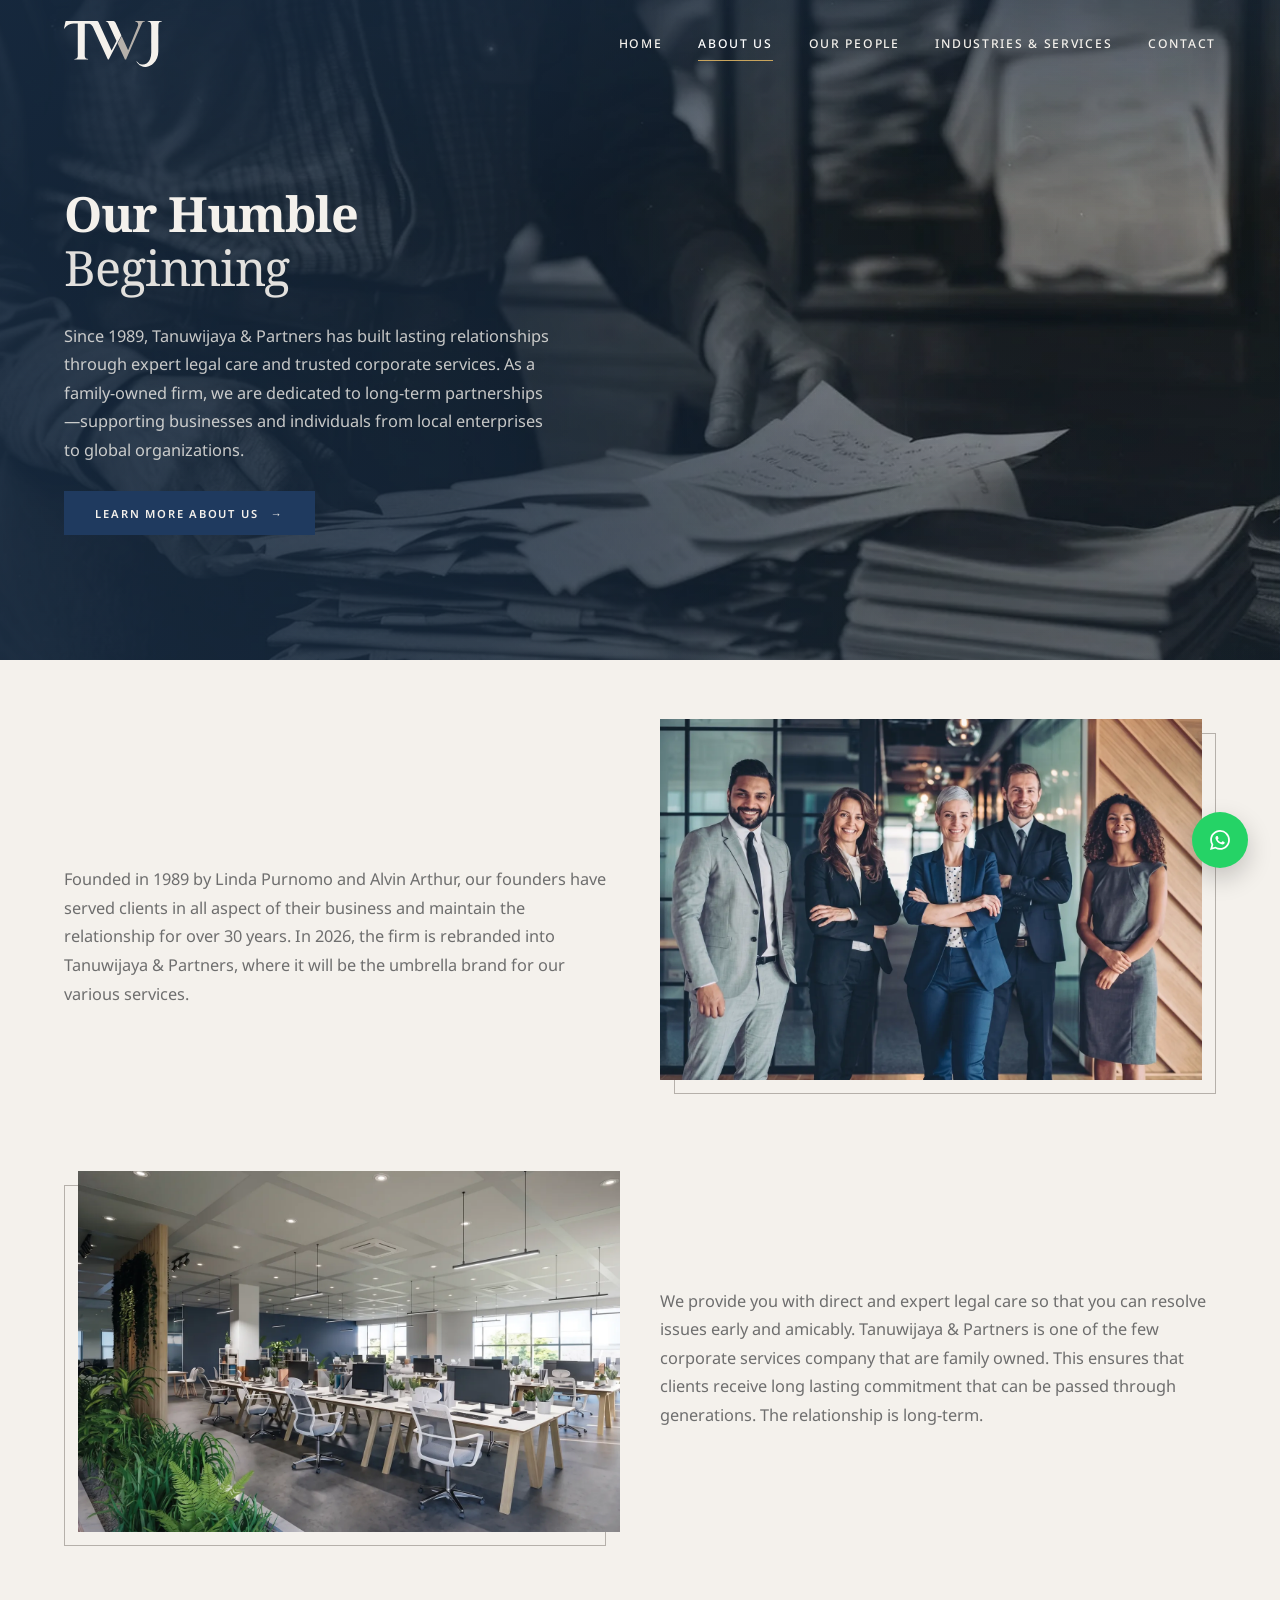
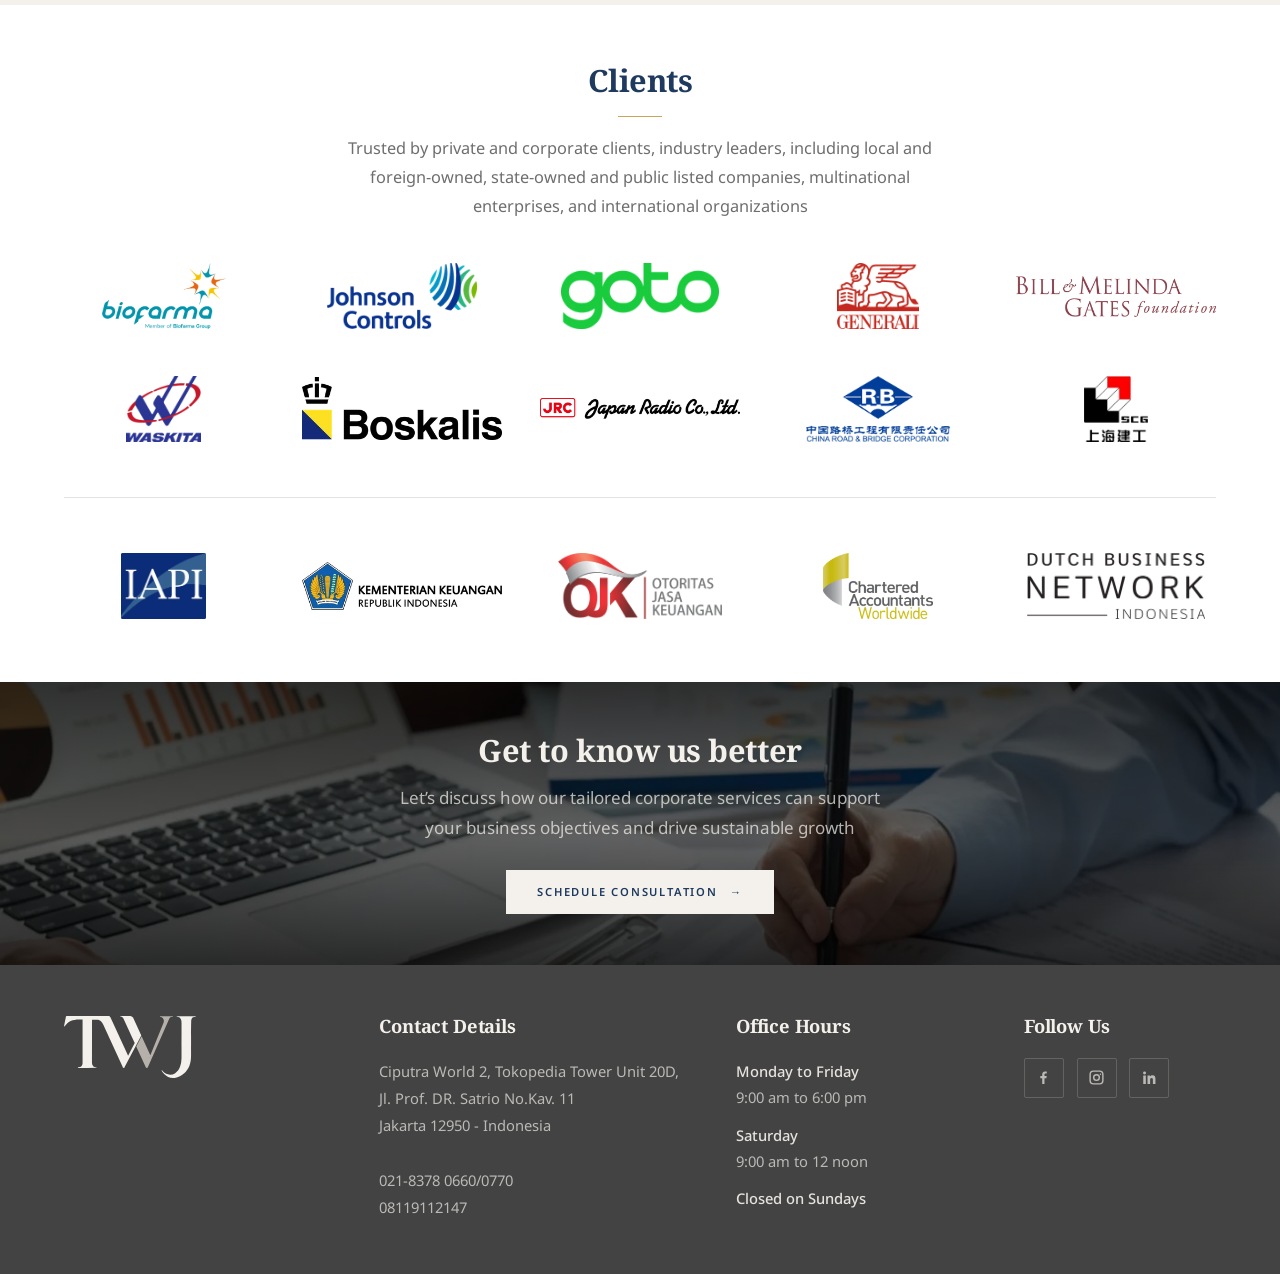
==== commit e4a0d737: "Build the client's button reference as written, and stop the header snapping Button: the reference s" ====
--- a/about.html
+++ b/about.html
@@ -61,7 +61,7 @@
   <div class="shell hero__inner">
     <h1 data-reveal>Our Humble<span class="thin">Beginning</span></h1>
     <p class="lead" data-reveal style="--d:120ms">Since 1989, Tanuwijaya &amp; Partners has built lasting relationships through expert legal care and trusted corporate services. As a family-owned firm, we are dedicated to long-term partnerships&mdash;supporting businesses and individuals from local enterprises to global organizations.</p>
-    <div class="btn-row" data-reveal style="--d:220ms"><a class="btn" href="#story"><span class="btn__face"><span>Learn more about us</span><span class="arrow" aria-hidden="true">&#8594;</span></span><span class="btn__face btn__face--on" aria-hidden="true"><span>Learn more about us</span><span class="arrow" aria-hidden="true">&#8594;</span></span></a></div>
+    <div class="btn-row" data-reveal style="--d:220ms"><a class="btn" href="#story"><span>Learn more about us</span><span class="arrow" aria-hidden="true">&#8594;</span></a></div>
   </div>
 </section>
 
@@ -100,7 +100,7 @@
   <div class="shell">
     <h2 class="h2" data-reveal>Get to know us better</h2>
     <p data-reveal style="--d:80ms">Let&rsquo;s discuss how our tailored corporate services can support your business objectives and drive sustainable growth</p>
-    <div class="btn-row" data-reveal style="--d:160ms"><a class="btn btn--solidLight" href="contact.html"><span class="btn__face"><span>Schedule Consultation</span><span class="arrow" aria-hidden="true">&#8594;</span></span><span class="btn__face btn__face--on" aria-hidden="true"><span>Schedule Consultation</span><span class="arrow" aria-hidden="true">&#8594;</span></span></a></div>
+    <div class="btn-row" data-reveal style="--d:160ms"><a class="btn btn--solidLight" href="contact.html"><span>Schedule Consultation</span><span class="arrow" aria-hidden="true">&#8594;</span></a></div>
   </div>
 </section>
 </main>
--- a/assets/css/style.css
+++ b/assets/css/style.css
@@ -32,20 +32,13 @@
   --ease: cubic-bezier(0.22, 0.61, 0.36, 1);
   --ease-out: cubic-bezier(0.16, 1, 0.3, 1);   /* movement */
   --ease-soft: cubic-bezier(0.4, 0, 0.2, 1);   /* colour */
-  --ease-swap: linear; /* colour blends evenly — easing makes them read as snaps */
-  --nav-fade: 0.55s;   /* how long the header takes to change, at any scroll speed */
-  /* The type waits for the ground. Light type is the legible one while the
-     ground is dark and dark type once it is bright; they are equally legible
-     at about 62% through the fade, so that is where the label, the mark and
-     the burger swap, quickly. Swapping them along with the ground instead
-     left the labels at 1.3:1 against it — near invisible for a third of a
-     second. The wait is shorter on the way back because the ground is falling
-     from luster, so it passes the same point sooner. */
-  --nav-swap: 0.06s;
-  --nav-wait-in: 0.35s;
-  --nav-wait-out: 0.2s;
-  --nav-wait-in-strong: 0.26s;   /* the current page is white, not luster */
-  --nav-wait-out-strong: 0.29s;
+  --ease-sweep: cubic-bezier(0.22, 1, 0.36, 1); /* the sweep, from the client's reference */
+  /* Everything in the header changes together, on one duration and one gentle
+     curve. An earlier version made the ground fade slowly while the type
+     swapped in 51ms to protect its contrast — that snap in the middle of a
+     slow fade is exactly what read as stiff. */
+  --nav-fade: 0.55s;
+  --ease-nav: cubic-bezier(0.4, 0, 0.2, 1);
   --header-h: 88px;
 }
 
@@ -142,32 +135,26 @@
 }
 
 /* ---------- 4. Buttons ------------------------------------- */
-/* The answer to a hover is a plane that wipes across, not a colour that
-   dissolves. Movement is what easing was made for — it has inertia, so a curve
-   reads as weight rather than as a snap.
-   The label is set twice, once in each colour, and the second copy is clipped
-   to exactly the same edge as the plane. So every letter is always the right
-   colour for whatever is under it, and the wipe cuts through the type as it
-   passes. Changing one label's colour instead — however it was timed — left
-   part of it sitting on the wrong plane and reading as a flash.
-   Both layers animate the same property, on the same curve, so the edge of the
-   plane and the edge of the type can never drift apart.
-   Corners stay square: this is a plane sliding under a hairline, and a radius
-   would soften the edge the whole page is built on. */
+/* The reference the client sent, kept as it was written: a plane behind the
+   label that scales out from the left on the way in and carries on out to the
+   right on the way out, so the sweep always travels the same direction. Its
+   curve is the reference's own. Only the palette, the square corners and the
+   page's uppercase label are ours.
+   Earlier versions of this rebuilt the sweep with clip-path, which reverses on
+   the way out — that is why it never matched. */
 .btn {
   --btn-bg: var(--navy);       /* the plane it rests on */
   --btn-fg: var(--luster);     /* the label at rest */
   --btn-bd: var(--navy);
-  --btn-fill: var(--luster);   /* the plane that wipes across */
+  --btn-fill: var(--luster);   /* the plane that sweeps across */
   --btn-fg-on: var(--navy);    /* the label once it has */
   --btn-bd-on: var(--navy);
-  --btn-wipe: 0.55s;
 
   position: relative;
-  isolation: isolate;
+  overflow: hidden;
   display: inline-flex;
   align-items: center;
-  justify-content: center;
+  gap: 0.75rem;
   padding: 0.95rem 1.9rem;
   background: var(--btn-bg);
   color: var(--btn-fg);
@@ -180,56 +167,36 @@
   text-transform: uppercase;
   line-height: 1;
   cursor: pointer;
-  transition: border-color var(--btn-wipe) var(--ease-out), transform 0.12s var(--ease-soft);
+  transition:
+    color 0.4s var(--ease-sweep),
+    border-color 0.45s var(--ease-sweep),
+    transform 0.12s var(--ease-soft);
 }
 .btn::before {
   content: "";
   position: absolute;
   inset: 0;
-  z-index: -1;
   background: var(--btn-fill);
-}
-/* The two faces are exact complements: the resting one gives up the width the
-   arriving one takes, so their glyphs never overlap and no edge is drawn
-   twice. Same property, same curve, same duration as the plane, so the type
-   is cut at exactly the plane's edge. */
-.btn__face {
-  display: inline-flex;
-  align-items: center;
-  gap: 0.75rem;
-}
-.btn__face--on {
-  position: absolute;
-  inset: 0;
-  justify-content: center;
-  color: var(--btn-fg-on);
-}
-.btn::before,
-.btn__face,
-.btn__face--on { transition: clip-path var(--btn-wipe) var(--ease-out); }
-.btn::before,
-.btn__face--on { clip-path: inset(0 100% 0 0); }
-/* :not() matters — the arriving face carries both classes, so a bare
-   .btn__face rule placed after it would un-clip it and show both labels */
-.btn__face:not(.btn__face--on) { clip-path: inset(0 0 0 0); }
-
+  transform: scaleX(0);
+  transform-origin: right;
+  transition: transform 0.45s var(--ease-sweep);
+}
+.btn span { position: relative; z-index: 1; }
+.btn:hover::before,
+.btn:focus-visible::before {
+  transform: scaleX(1);
+  transform-origin: left;
+}
 .btn:hover,
 .btn:focus-visible {
+  color: var(--btn-fg-on);
   border-color: var(--btn-bd-on);
-  /* entering is quicker, so the button answers the cursor */
-  --btn-wipe: 0.5s;
-}
-.btn:hover::before,
-.btn:focus-visible::before,
-.btn:hover .btn__face--on,
-.btn:focus-visible .btn__face--on { clip-path: inset(0 0 0 0); }
-.btn:hover .btn__face:not(.btn__face--on),
-.btn:focus-visible .btn__face:not(.btn__face--on) { clip-path: inset(0 0 0 100%); }
+}
 /* the press keeps the hover state and only settles a pixel — restating the
    resting colours here made a click flip back and out again */
 .btn:active { transform: translateY(1px); }
-.btn .arrow { transition: transform var(--btn-wipe) var(--ease-out); }
-.btn:hover .arrow, .btn:focus-visible .arrow { transform: translateX(4px); }
+.btn .arrow { transition: transform 0.4s var(--ease-sweep); }
+.btn:hover .arrow, .btn:focus-visible .arrow { transform: translateX(5px); }
 
 .btn--ghost {
   --btn-bg: transparent;
@@ -275,7 +242,7 @@
   content: "";
   position: absolute;
   opacity: 0;
-  transition: opacity var(--nav-fade) var(--ease-swap);
+  transition: opacity var(--nav-fade) var(--ease-nav);
   pointer-events: none;
 }
 .header::before {
@@ -299,9 +266,7 @@
 .brand__mark { position: relative; display: block; height: 46px; }
 .brand__mark img { display: block; height: 100%; width: auto; }
 .brand__mark .mark-light,
-.brand__mark .mark-dark { transition: opacity var(--nav-swap) var(--ease-swap) var(--nav-wait-out); }
-.header.is-solid .brand__mark .mark-light,
-.header.is-solid .brand__mark .mark-dark { transition-delay: var(--nav-wait-in); }
+.brand__mark .mark-dark { transition: opacity var(--nav-fade) var(--ease-nav); }
 .brand__mark .mark-dark { position: absolute; inset: 0; opacity: 0; }
 .header.is-solid .brand__mark .mark-dark { opacity: 1; }
 /* the outgoing mark has to leave as the incoming one arrives, or both sit on
@@ -318,24 +283,15 @@
   text-transform: uppercase;
   color: var(--luster);
   padding-block: 0.4rem;
-  transition: color var(--nav-swap) var(--ease-swap) var(--nav-wait-out);
-}
-.header.is-solid .nav a { color: var(--slate); transition-delay: var(--nav-wait-in); }
-/* the current page sits at the far ends of the scale, white and navy, so it
-   stays legible longer and can hand over nearer the middle of the fade */
-.nav a[aria-current="page"] {
-  color: #ffffff;
-  transition: color var(--nav-swap) var(--ease-swap) var(--nav-wait-out-strong);
-}
-.header.is-solid .nav a[aria-current="page"] {
-  color: var(--navy);
-  transition-delay: var(--nav-wait-in-strong);
-}
+  transition: color var(--nav-fade) var(--ease-nav);
+}
+.header.is-solid .nav a { color: var(--slate); }
+.nav a[aria-current="page"] { color: #ffffff; }
+.header.is-solid .nav a[aria-current="page"] { color: var(--navy); }
 /* answering the cursor is a different job from following the scroll, so hover
-   keeps its own timing and never inherits the wait — listed last so it wins
-   on the current page's own link */
-.nav a:hover { color: #ffffff; transition: color 0.28s var(--ease-swap); }
-.header.is-solid .nav a:hover { color: var(--navy); transition: color 0.28s var(--ease-swap); }
+   is quicker — listed last so it wins on the current page's own link */
+.nav a:hover { color: #ffffff; transition: color 0.28s var(--ease-nav); }
+.header.is-solid .nav a:hover { color: var(--navy); transition: color 0.28s var(--ease-nav); }
 .nav a::after {
   content: "";
   position: absolute;
@@ -366,13 +322,9 @@
   width: 26px;
   background: var(--luster);
   transition: transform 0.4s var(--ease-out), opacity 0.3s var(--ease-out),
-    background var(--nav-swap) var(--ease-swap) var(--nav-wait-out);
-}
-.header.is-solid .burger span {
-  background: var(--navy);
-  transition: transform 0.4s var(--ease-out), opacity 0.3s var(--ease-out),
-    background var(--nav-swap) var(--ease-swap) var(--nav-wait-in);
-}
+    background var(--nav-fade) var(--ease-nav);
+}
+.header.is-solid .burger span { background: var(--navy); }
 .burger[aria-expanded="true"] span:nth-child(1) { transform: translateY(7.5px) rotate(45deg); }
 .burger[aria-expanded="true"] span:nth-child(2) { opacity: 0; }
 .burger[aria-expanded="true"] span:nth-child(3) { transform: translateY(-7.5px) rotate(-45deg); }
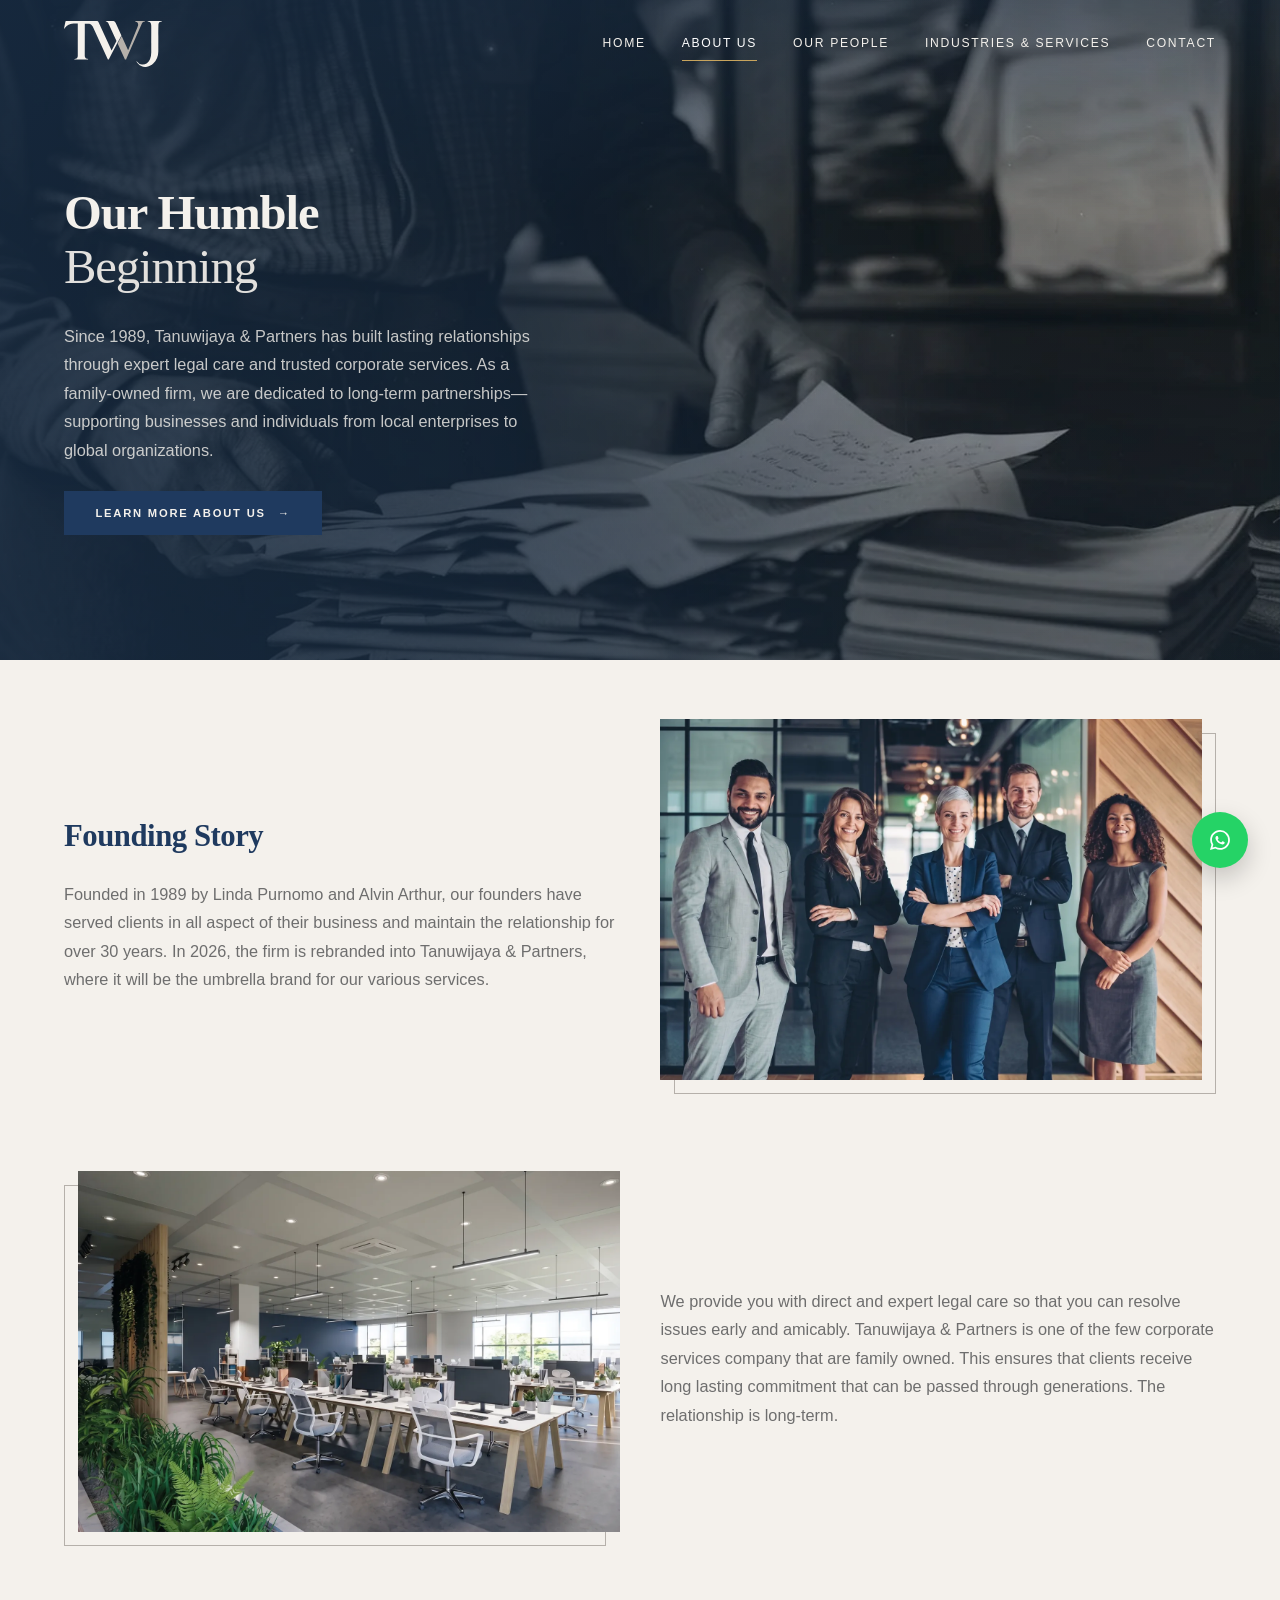
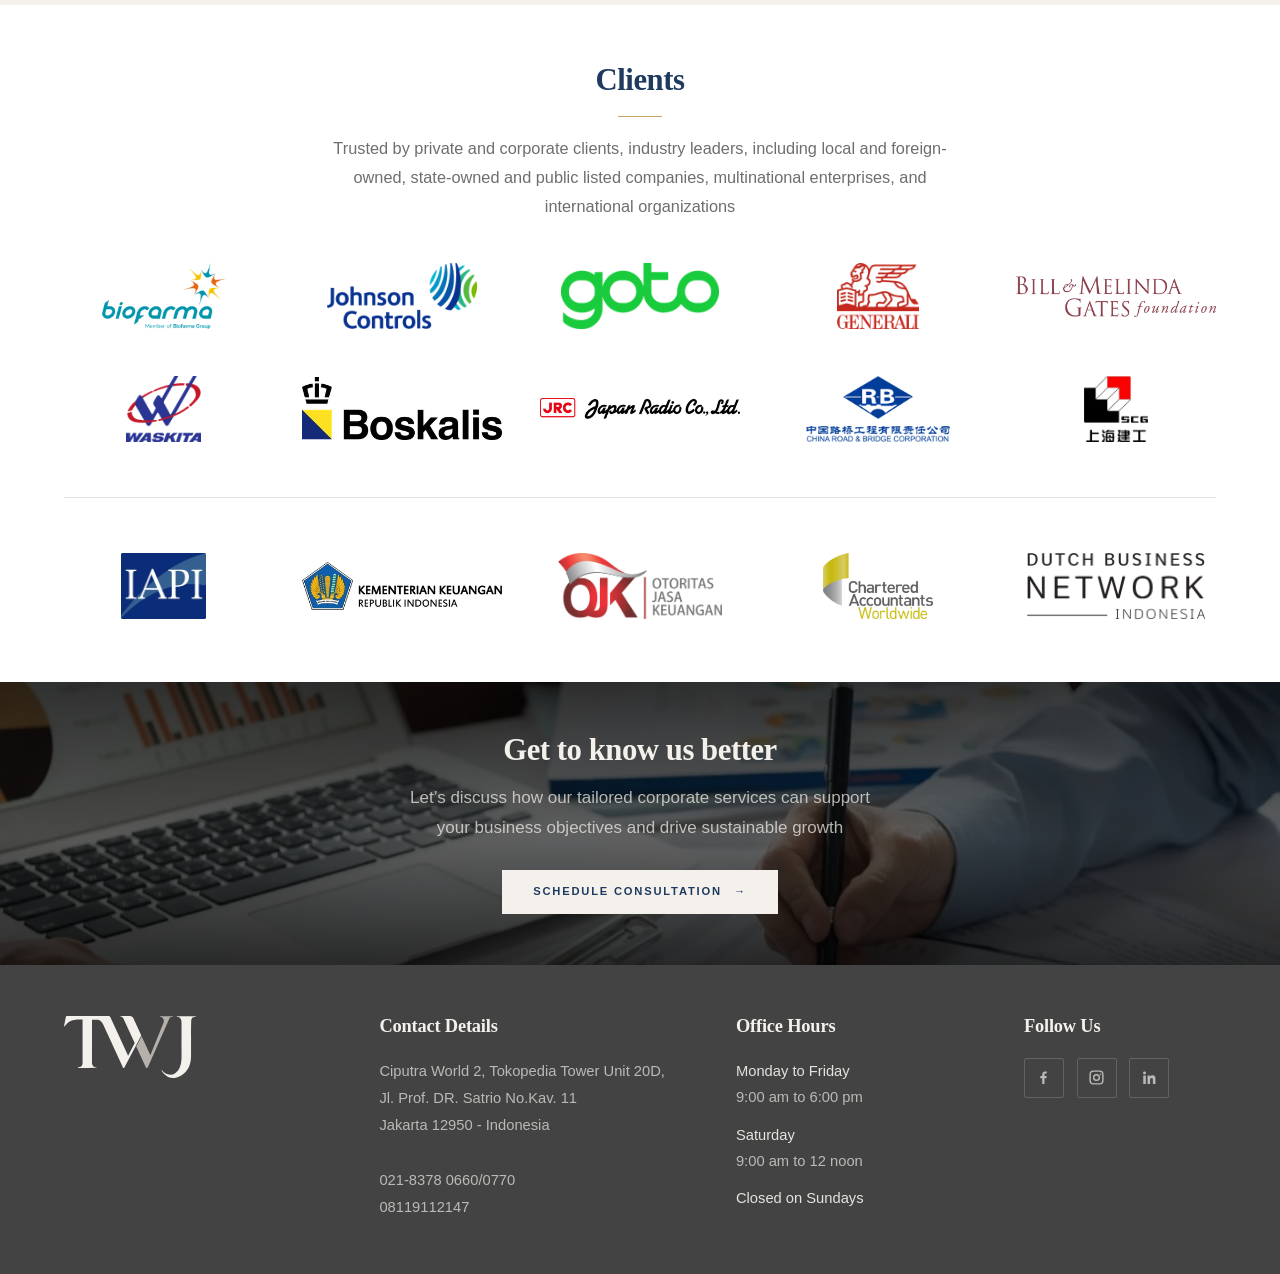
==== commit 658c8ac1: "Harden the site, and say why the code is as it is rather than how it got there Security review. The " ====
--- a/about.html
+++ b/about.html
@@ -2,6 +2,7 @@
 <html lang="en">
 <head>
 <meta charset="utf-8">
+<meta http-equiv="Content-Security-Policy" content="default-src 'self'; script-src 'self'; style-src 'self' 'unsafe-inline' https://fonts.googleapis.com; font-src 'self' https://fonts.gstatic.com; img-src 'self' data:; connect-src 'none'; object-src 'none'; base-uri 'self'; form-action 'none'; upgrade-insecure-requests">
 <meta name="viewport" content="width=device-width, initial-scale=1">
 <title>About Us - Tanuwijaya &amp; Partners</title>
 <meta name="description" content="Since 1989, Tanuwijaya &amp; Partners has built lasting relationships through expert care and trusted corporate services.">
@@ -10,7 +11,7 @@
 <meta property="og:type" content="website">
 <meta property="og:title" content="About Us - Tanuwijaya &amp; Partners">
 <meta property="og:description" content="Since 1989, Tanuwijaya &amp; Partners has built lasting relationships through expert care and trusted corporate services.">
-<meta property="og:image" content="assets/img/hero-home.webp">
+<meta property="og:image" content="assets/img/hero/home.webp">
 <link rel="preconnect" href="https://fonts.googleapis.com">
 <link rel="preconnect" href="https://fonts.gstatic.com" crossorigin>
 <link href="https://fonts.googleapis.com/css2?family=Noto+Sans:ital,wght@0,400;0,500;0,600;1,400&family=Noto+Serif:ital,wght@0,400;0,700;1,400&display=swap" rel="stylesheet">
@@ -56,7 +57,7 @@
 </div>
 <main id="main">
 <section class="hero">
-  <div class="hero__media"><img src="assets/img/hero-about.webp" alt="Office facade in the Jakarta business district" fetchpriority="high" width="2000" height="1180"></div>
+  <div class="hero__media"><img src="assets/img/hero/about.webp" alt="Office facade in the Jakarta business district" fetchpriority="high" width="2000" height="1180"></div>
   <div class="hero__scrim"></div>
   <div class="shell hero__inner">
     <h1 data-reveal>Our Humble<span class="thin">Beginning</span></h1>
@@ -73,7 +74,7 @@
         <p class="lead mt-m" data-reveal style="--d:80ms">Founded in 1989 by Linda Purnomo and Alvin Arthur, our founders have served clients in all aspect of their business and maintain the relationship for over 30 years. In 2026, the firm is rebranded into Tanuwijaya &amp; Partners, where it will be the umbrella brand for our various services.</p>
       </div>
       <div class="figure figure--layered" data-reveal style="--d:120ms">
-        <img class="ratio-3x2" src="assets/img/about-founding.webp" alt="The Tanuwijaya &amp; Partners team" loading="lazy" width="1500" height="1000">
+        <img class="ratio-3x2" src="assets/img/section/founding.webp" alt="The Tanuwijaya &amp; Partners team" loading="lazy" width="1500" height="1000">
       </div>
     </div>
     <div class="duo duo--flip mt-l" style="margin-top:clamp(3rem,6vw,5.5rem)">
@@ -81,7 +82,7 @@
         <p class="lead" data-reveal>We provide you with direct and expert legal care so that you can resolve issues early and amicably. Tanuwijaya &amp; Partners is one of the few corporate services company that are family owned. This ensures that clients receive long lasting commitment that can be passed through generations. The relationship is long-term.</p>
       </div>
       <div class="figure figure--layered figure--mirror" data-reveal style="--d:120ms">
-        <img class="ratio-3x2" src="assets/img/about-office.webp" alt="The Tanuwijaya &amp; Partners office" loading="lazy" width="1500" height="1000">
+        <img class="ratio-3x2" src="assets/img/section/office.webp" alt="The Tanuwijaya &amp; Partners office" loading="lazy" width="1500" height="1000">
       </div>
     </div>
   </div>
@@ -96,7 +97,7 @@
 </section>
 
 <section class="cta">
-  <div class="cta__bg"><img src="assets/img/cta-band.webp" alt="" aria-hidden="true" loading="lazy" width="1840" height="520"></div>
+  <div class="cta__bg"><img src="assets/img/section/cta-band.webp" alt="" aria-hidden="true" loading="lazy" width="1840" height="520"></div>
   <div class="shell">
     <h2 class="h2" data-reveal>Get to know us better</h2>
     <p data-reveal style="--d:80ms">Let&rsquo;s discuss how our tailored corporate services can support your business objectives and drive sustainable growth</p>
--- a/assets/css/style.css
+++ b/assets/css/style.css
@@ -29,27 +29,41 @@
   --shell: 1320px;
   --gutter: clamp(1.25rem, 5vw, 4.5rem);
   --section: clamp(2.6rem, 4.6vw, 4.5rem);
-  --ease: cubic-bezier(0.22, 0.61, 0.36, 1);
-  --ease-out: cubic-bezier(0.16, 1, 0.3, 1);   /* movement */
-  --ease-soft: cubic-bezier(0.4, 0, 0.2, 1);   /* colour */
-  --ease-sweep: cubic-bezier(0.22, 1, 0.36, 1); /* the sweep, from the client's reference */
-  /* Everything in the header changes together, on one duration and one gentle
-     curve. An earlier version made the ground fade slowly while the type
-     swapped in 51ms to protect its contrast — that snap in the middle of a
-     slow fade is exactly what read as stiff. */
-  --nav-fade: 0.55s;
-  --ease-nav: cubic-bezier(0.4, 0, 0.2, 1);
+  /* the site moves on one curve */
+  --ease-out: cubic-bezier(0.25, 1, 0.5, 1);
+  /* the button's colour swap, picked in the button lab */
+  --ease-btn: cubic-bezier(0.22, 1, 0.36, 1);
+  /* the press answers the finger, so it is fastest at the start */
+  --ease-press: cubic-bezier(0, 0, 0.2, 1);
+
+  /* The header changes state the way twj.co.id does: crossing a line just off
+     the top, not a value read off the scroll position. */
+  --nav-fade: 0.4s;
   --header-h: 88px;
 }
 
 @media (max-width: 700px) {
-  :root { --header-h: 66px; }
-  .brand img { height: 36px; }
+  :root {
+    --header-h: 66px;
+  }
+
+  .brand img {
+    height: 36px;
+  }
 }
 
 /* ---------- 2. Reset --------------------------------------- */
-*, *::before, *::after { box-sizing: border-box; }
-html { -webkit-text-size-adjust: 100%; scroll-behavior: smooth; }
+*,
+*::before,
+*::after {
+  box-sizing: border-box;
+}
+
+html {
+  -webkit-text-size-adjust: 100%;
+  scroll-behavior: smooth;
+}
+
 body {
   margin: 0;
   background: var(--luster);
@@ -61,10 +75,29 @@
   text-rendering: optimizeLegibility;
   overflow-x: hidden;
 }
-img, svg { max-width: 100%; display: block; }
-a { color: inherit; text-decoration: none; }
-button, input, textarea, select { font: inherit; color: inherit; }
-h1, h2, h3, h4 {
+
+img,
+svg {
+  max-width: 100%;
+  display: block;
+}
+
+a {
+  color: inherit;
+  text-decoration: none;
+}
+
+button,
+input,
+textarea {
+  font: inherit;
+  color: inherit;
+}
+
+h1,
+h2,
+h3,
+h4 {
   font-family: var(--serif);
   font-weight: 700;
   color: var(--navy);
@@ -73,10 +106,25 @@
   letter-spacing: -0.015em;
   text-wrap: balance;
 }
-p { margin: 0 0 1.15em; }
-p:last-child { margin-bottom: 0; }
-ul { margin: 0; padding: 0; list-style: none; }
-::selection { background: var(--navy); color: var(--luster); }
+
+p {
+  margin: 0 0 1.15em;
+}
+
+p:last-child {
+  margin-bottom: 0;
+}
+
+ul {
+  margin: 0;
+  padding: 0;
+  list-style: none;
+}
+
+::selection {
+  background: var(--navy);
+  color: var(--luster);
+}
 
 /* ---------- 3. Layout primitives --------------------------- */
 .shell {
@@ -85,20 +133,37 @@
   margin-inline: auto;
   padding-inline: var(--gutter);
 }
-.section { padding-block: var(--section); position: relative; }
-.section--luster { background: var(--luster); }
-.section--white { background: var(--white); }
-
-.h2 { font-size: clamp(1.55rem, 2.4vw, 2.15rem); }
+
+.section {
+  padding-block: var(--section);
+  position: relative;
+}
+
+.section--luster {
+  background: var(--luster);
+}
+
+.section--white {
+  background: var(--white);
+}
+
+.h2 {
+  font-size: clamp(1.55rem, 2.4vw, 2.15rem);
+}
+
 .lead {
   font-size: clamp(1.02rem, 1.2vw, 1.15rem);
   line-height: 1.75;
   max-width: 62ch;
 }
-.center { text-align: center; }
+
 
 /* section heading — centred (Clients, Partners, Companies, Offices) */
-.sec-head { text-align: center; margin-bottom: clamp(1.7rem, 3vw, 2.5rem); }
+.sec-head {
+  text-align: center;
+  margin-bottom: clamp(1.7rem, 3vw, 2.5rem);
+}
+
 .sec-head h2::after {
   content: "";
   display: block;
@@ -107,6 +172,7 @@
   margin: 1.1rem auto 0;
   background: var(--gold);
 }
+
 .sec-head p {
   margin: 1.05rem auto 0;
   max-width: 68ch;
@@ -114,12 +180,27 @@
 }
 
 /* section heading — label on the left, content on the right */
-.split-label { display: grid; gap: 2.2rem; }
+.split-label {
+  display: grid;
+  gap: 2.2rem;
+}
+
 @media (min-width: 980px) {
-  .split-label { grid-template-columns: 220px 1fr; gap: clamp(2rem, 4vw, 3.6rem); }
-  .split-label__aside { position: sticky; top: 118px; }
-}
-.split-label__aside h2 { font-size: clamp(1.45rem, 2vw, 1.85rem); }
+  .split-label {
+    grid-template-columns: 220px 1fr;
+    gap: clamp(2rem, 4vw, 3.6rem);
+  }
+
+  .split-label__aside {
+    position: sticky;
+    top: 118px;
+  }
+}
+
+.split-label__aside h2 {
+  font-size: clamp(1.45rem, 2vw, 1.85rem);
+}
+
 .split-label__aside h2::after {
   content: "";
   display: block;
@@ -128,35 +209,29 @@
   margin-top: 1.1rem;
   background: var(--gold);
 }
-.split-label__aside p {
-  margin-top: 1rem;
-  font-size: 0.95rem;
-  color: var(--silver);
-}
+
 
 /* ---------- 4. Buttons ------------------------------------- */
-/* The reference the client sent, kept as it was written: a plane behind the
-   label that scales out from the left on the way in and carries on out to the
-   right on the way out, so the sweep always travels the same direction. Its
-   curve is the reference's own. Only the palette, the square corners and the
-   page's uppercase label are ours.
-   Earlier versions of this rebuilt the sweep with clip-path, which reverses on
-   the way out — that is why it never matched. */
+/* One gesture: the two colours trade places. Each button names the plane,
+   label and hairline it rests on and the three it lands on, so a variant is
+   six custom properties and no new rules. No lift or shadow — the hover has
+   one thing to say. Square corners match the page's hairlines. The timing
+   was chosen in the button lab. */
 .btn {
-  --btn-bg: var(--navy);       /* the plane it rests on */
-  --btn-fg: var(--luster);     /* the label at rest */
+  --btn-bg: var(--navy);
+  --btn-fg: var(--luster);
   --btn-bd: var(--navy);
-  --btn-fill: var(--luster);   /* the plane that sweeps across */
-  --btn-fg-on: var(--navy);    /* the label once it has */
+  --btn-bg-on: var(--luster);
+  --btn-fg-on: var(--navy);
   --btn-bd-on: var(--navy);
-
-  position: relative;
-  overflow: hidden;
+  --btn-swap: 0.67s;
+  --btn-press: 0.16s;
+
   display: inline-flex;
   align-items: center;
   gap: 0.75rem;
   padding: 0.95rem 1.9rem;
-  background: var(--btn-bg);
+  background-color: var(--btn-bg);
   color: var(--btn-fg);
   border: 1px solid var(--btn-bd);
   border-radius: 0;
@@ -167,68 +242,75 @@
   text-transform: uppercase;
   line-height: 1;
   cursor: pointer;
+  scale: 1;
   transition:
-    color 0.4s var(--ease-sweep),
-    border-color 0.45s var(--ease-sweep),
-    transform 0.12s var(--ease-soft);
-}
-.btn::before {
-  content: "";
-  position: absolute;
-  inset: 0;
-  background: var(--btn-fill);
-  transform: scaleX(0);
-  transform-origin: right;
-  transition: transform 0.45s var(--ease-sweep);
-}
-.btn span { position: relative; z-index: 1; }
-.btn:hover::before,
-.btn:focus-visible::before {
-  transform: scaleX(1);
-  transform-origin: left;
-}
+    background-color var(--btn-swap) var(--ease-btn),
+    color var(--btn-swap) var(--ease-btn),
+    border-color var(--btn-swap) var(--ease-btn),
+    scale var(--btn-press) var(--ease-press);
+}
+
 .btn:hover,
 .btn:focus-visible {
+  background-color: var(--btn-bg-on);
   color: var(--btn-fg-on);
   border-color: var(--btn-bd-on);
 }
-/* the press keeps the hover state and only settles a pixel — restating the
-   resting colours here made a click flip back and out again */
-.btn:active { transform: translateY(1px); }
-.btn .arrow { transition: transform 0.4s var(--ease-sweep); }
-.btn:hover .arrow, .btn:focus-visible .arrow { transform: translateX(5px); }
-
+
+/* The press: the button compresses, the way a key gives under a finger. Down
+   is quicker than up — a real key resists, then springs. `scale` is its own
+   property here so speeding the press up cannot speed the hover up with it. */
+.btn:active {
+  --btn-press: 0.09s;
+  scale: 0.97;
+}
+
+.btn .arrow {
+  display: inline-block;
+  transition: transform var(--btn-swap) var(--ease-btn);
+}
+
+.btn:hover .arrow,
+.btn:focus-visible .arrow {
+  transform: translateX(4px);
+}
+
+/* The inverse of the others: it rests filled and clears on hover, the same
+   move the band's button makes. The clear value is navy at zero alpha, not
+   `transparent` — `transparent` is black with no alpha, so fading to it drags
+   the fill through grey on its way out. */
 .btn--ghost {
-  --btn-bg: transparent;
-  --btn-fg: var(--navy);
-  --btn-bd: var(--silver);
-  --btn-fill: var(--navy);
-  --btn-fg-on: var(--luster);
-  --btn-bd-on: var(--navy);
-}
-/* on the dark band: a cream plane that fills navy inside its own hairline */
+  --btn-bg: var(--navy);
+  --btn-fg: var(--luster);
+  --btn-bd: var(--navy);
+  --btn-bg-on: rgba(31, 58, 95, 0);
+  --btn-fg-on: var(--navy);
+  --btn-bd-on: var(--silver);
+}
+
+/* On the dark band the fill clears to its hairline and the photograph carries
+   the state. Cream at zero alpha, not `transparent`: `transparent` is black
+   with no alpha, and a fade to it passes through grey. */
 .btn--solidLight {
   --btn-bg: var(--luster);
   --btn-fg: var(--navy);
   --btn-bd: var(--luster);
-  --btn-fill: var(--navy);
+  --btn-bg-on: rgba(244, 241, 236, 0);
   --btn-fg-on: var(--luster);
   --btn-bd-on: var(--luster);
 }
-.btn-row { display: flex; flex-wrap: wrap; gap: 0.9rem; margin-top: 1.7rem; }
-
-/* rows and cards answer the same way: a change of tone, not a lift */
-.acc__item { transition: background 0.45s var(--ease-soft); }
-.acc__item:hover { background: rgba(31, 58, 95, 0.025); }
-.acc__btn:active { opacity: 0.72; }
-.person__media, .clients__cell { transition: opacity 0.35s var(--ease-out); }
+
+.btn-row {
+  display: flex;
+  flex-wrap: wrap;
+  gap: 0.9rem;
+  margin-top: 1.7rem;
+}
 
 /* ---------- 5. Header -------------------------------------- */
-/* Transparent while the banner is behind it, warm white once you scroll. The
-   handover runs on its own clock, not the visitor's: crossing the line starts
-   a fixed fade, so it takes the same half second whether the page was nudged
-   or flung. Tying it to scroll position instead made its speed equal to the
-   scroll speed — one flick of the wheel and the whole change was over. */
+/* Transparent over the banner, warm white once scrolled. The script only says
+   which side of the line the page is on; the fade runs here on a fixed
+   duration, so it looks the same however fast the page is scrolled. */
 .header {
   position: fixed;
   inset: 0 0 auto;
@@ -237,44 +319,98 @@
   display: flex;
   align-items: center;
 }
+
 .header::before,
 .header::after {
   content: "";
   position: absolute;
   opacity: 0;
-  transition: opacity var(--nav-fade) var(--ease-nav);
+  transition: opacity var(--nav-fade) var(--ease-out);
   pointer-events: none;
 }
+
 .header::before {
   inset: 0;
-  background: var(--luster);
-  box-shadow: 0 6px 18px rgba(31, 58, 95, 0.07);
-}
+  background: rgba(244, 241, 236, 0.94);
+  backdrop-filter: blur(14px);
+  -webkit-backdrop-filter: blur(14px);
+  box-shadow: 0 8px 24px rgba(31, 58, 95, 0.06);
+}
+
 .header::after {
   inset: auto 0 0;
   height: 1px;
   background: linear-gradient(90deg,
-    rgba(200, 164, 93, 0) 0%,
-    rgba(200, 164, 93, 0.6) 22%,
-    rgba(200, 164, 93, 0.6) 78%,
-    rgba(200, 164, 93, 0) 100%);
-}
-.header.is-solid::before, .header.is-solid::after { opacity: 1; }
-.header .shell { position: relative; display: flex; align-items: center; justify-content: space-between; gap: 2rem; width: 100%; }
-
-.brand { display: flex; align-items: center; }
-.brand__mark { position: relative; display: block; height: 46px; }
-.brand__mark img { display: block; height: 100%; width: auto; }
+      rgba(200, 164, 93, 0) 0%,
+      rgba(200, 164, 93, 0.6) 22%,
+      rgba(200, 164, 93, 0.6) 78%,
+      rgba(200, 164, 93, 0) 100%);
+}
+
+.header.is-solid::before,
+.header.is-solid::after {
+  opacity: 1;
+}
+
+.header .shell {
+  position: relative;
+  display: flex;
+  align-items: center;
+  justify-content: space-between;
+  gap: 2rem;
+  width: 100%;
+}
+
+.brand {
+  display: flex;
+  align-items: center;
+}
+
+.brand__mark {
+  position: relative;
+  display: block;
+  height: 46px;
+}
+
+.brand__mark img {
+  display: block;
+  height: 100%;
+  width: auto;
+}
+
 .brand__mark .mark-light,
-.brand__mark .mark-dark { transition: opacity var(--nav-fade) var(--ease-nav); }
-.brand__mark .mark-dark { position: absolute; inset: 0; opacity: 0; }
-.header.is-solid .brand__mark .mark-dark { opacity: 1; }
+.brand__mark .mark-dark {
+  transition: opacity var(--nav-fade) var(--ease-out);
+}
+
+.brand__mark .mark-dark {
+  position: absolute;
+  inset: 0;
+  opacity: 0;
+}
+
+.header.is-solid .brand__mark .mark-dark {
+  opacity: 1;
+}
+
 /* the outgoing mark has to leave as the incoming one arrives, or both sit on
    top of each other and the W reads doubled */
-.header.is-solid .brand__mark .mark-light { opacity: 0; }
-
-.nav { display: none; align-items: center; gap: clamp(1.4rem, 2.8vw, 2.8rem); }
-@media (min-width: 940px) { .nav { display: flex; } }
+.header.is-solid .brand__mark .mark-light {
+  opacity: 0;
+}
+
+.nav {
+  display: none;
+  align-items: center;
+  gap: clamp(1.4rem, 2.8vw, 2.8rem);
+}
+
+@media (min-width: 940px) {
+  .nav {
+    display: flex;
+  }
+}
+
 .nav a {
   position: relative;
   font-size: 0.76rem;
@@ -283,67 +419,134 @@
   text-transform: uppercase;
   color: var(--luster);
   padding-block: 0.4rem;
-  transition: color var(--nav-fade) var(--ease-nav);
-}
-.header.is-solid .nav a { color: var(--slate); }
-.nav a[aria-current="page"] { color: #ffffff; }
-.header.is-solid .nav a[aria-current="page"] { color: var(--navy); }
+  transition: color var(--nav-fade) var(--ease-out);
+}
+
+.header.is-solid .nav a {
+  color: var(--slate);
+}
+
+.nav a[aria-current="page"] {
+  color: #ffffff;
+}
+
+.header.is-solid .nav a[aria-current="page"] {
+  color: var(--navy);
+}
+
 /* answering the cursor is a different job from following the scroll, so hover
    is quicker — listed last so it wins on the current page's own link */
-.nav a:hover { color: #ffffff; transition: color 0.28s var(--ease-nav); }
-.header.is-solid .nav a:hover { color: var(--navy); transition: color 0.28s var(--ease-nav); }
+.nav a:hover {
+  color: #ffffff;
+  transition: color 0.25s var(--ease-out);
+}
+
+.header.is-solid .nav a:hover {
+  color: var(--navy);
+  transition: color 0.25s var(--ease-out);
+}
+
 .nav a::after {
   content: "";
   position: absolute;
-  left: 0; bottom: 0;
-  width: 100%; height: 1px;
+  left: 0;
+  bottom: 0;
+  width: 100%;
+  height: 1.5px;
   background: var(--gold);
   transform: scaleX(0);
   transform-origin: right;
-  transition: transform 0.4s var(--ease-out);
-}
-.nav a:hover::after, .nav a[aria-current="page"]::after { transform: scaleX(1); transform-origin: left; }
+  transition: transform 0.35s var(--ease-out);
+}
+
+.nav a:hover::after,
+.nav a[aria-current="page"]::after {
+  transform: scaleX(1);
+  transform-origin: left;
+}
 
 .burger {
   display: inline-flex;
   flex-direction: column;
   justify-content: center;
   gap: 6px;
-  width: 42px; height: 42px;
+  width: 42px;
+  height: 42px;
   padding: 0;
   background: none;
   border: 0;
   cursor: pointer;
-}
-@media (min-width: 940px) { .burger { display: none; } }
+  transition: transform 0.25s var(--ease-out);
+}
+
+@media (min-width: 940px) {
+  .burger {
+    display: none;
+  }
+}
+
+.burger:hover {
+  transform: scale(1.06);
+}
+
+.burger:active {
+  transform: scale(0.94);
+}
+
 .burger span {
   display: block;
   height: 1.5px;
   width: 26px;
   background: var(--luster);
-  transition: transform 0.4s var(--ease-out), opacity 0.3s var(--ease-out),
-    background var(--nav-fade) var(--ease-nav);
-}
-.header.is-solid .burger span { background: var(--navy); }
-.burger[aria-expanded="true"] span:nth-child(1) { transform: translateY(7.5px) rotate(45deg); }
-.burger[aria-expanded="true"] span:nth-child(2) { opacity: 0; }
-.burger[aria-expanded="true"] span:nth-child(3) { transform: translateY(-7.5px) rotate(-45deg); }
+  transform-origin: center;
+  transition:
+    transform 0.42s var(--ease-out),
+    opacity 0.3s var(--ease-out),
+    background var(--nav-fade) var(--ease-out);
+}
+
+.header.is-solid .burger span {
+  background: var(--navy);
+}
+
+.burger[aria-expanded="true"] span:nth-child(1) {
+  transform: translateY(7.5px) rotate(45deg);
+}
+
+.burger[aria-expanded="true"] span:nth-child(2) {
+  opacity: 0;
+  transform: scaleX(0);
+}
+
+.burger[aria-expanded="true"] span:nth-child(3) {
+  transform: translateY(-7.5px) rotate(-45deg);
+}
 
 .drawer {
   position: fixed;
   inset: 0;
   z-index: 80;
-  background: var(--navy);
+  background: rgba(22, 41, 63, 0.98);
+  backdrop-filter: blur(20px);
+  -webkit-backdrop-filter: blur(20px);
   padding: calc(var(--header-h) + 3rem) var(--gutter) 3rem;
   display: flex;
   flex-direction: column;
   justify-content: space-between;
   clip-path: inset(0 0 100% 0);
-  transition: clip-path 0.6s var(--ease);
+  transition: clip-path 0.55s cubic-bezier(0.22, 1, 0.36, 1);
   overflow-y: auto;
 }
-.drawer.is-open { clip-path: inset(0 0 0 0); }
-.drawer nav { display: flex; flex-direction: column; }
+
+.drawer.is-open {
+  clip-path: inset(0 0 0 0);
+}
+
+.drawer nav {
+  display: flex;
+  flex-direction: column;
+}
+
 .drawer nav a {
   font-family: var(--serif);
   font-size: clamp(1.7rem, 7vw, 2.4rem);
@@ -352,17 +555,33 @@
   padding: 0.7rem 0;
   border-bottom: 1px solid var(--line-invert);
   opacity: 0;
-  transform: translateY(14px);
-  transition: opacity 0.5s var(--ease), transform 0.5s var(--ease);
-}
-.drawer.is-open nav a { opacity: 1; transform: none; }
+  transform: translateY(20px);
+  transition:
+    opacity 0.55s var(--ease-out),
+    transform 0.55s var(--ease-out),
+    color 0.25s var(--ease-out);
+}
+
+.drawer.is-open nav a {
+  opacity: 1;
+  transform: translateY(0);
+}
+
+.drawer nav a:hover {
+  color: var(--gold);
+  transform: translateX(8px);
+}
+
 .drawer__foot {
   margin-top: 3rem;
   color: rgba(244, 241, 236, 0.6);
   font-size: 0.85rem;
   line-height: 1.7;
 }
-.drawer__foot a { color: var(--luster); }
+
+.drawer__foot a {
+  color: var(--luster);
+}
 
 /* ---------- 6. Hero ---------------------------------------- */
 .hero {
@@ -376,21 +595,40 @@
   overflow: hidden;
   isolation: isolate;
 }
-.hero__media { position: absolute; inset: 0; z-index: -2; }
+
+.hero__media {
+  position: absolute;
+  inset: 0;
+  z-index: -2;
+}
+
 .hero__media img {
-  width: 100%; height: 100%;
+  width: 100%;
+  height: 100%;
   object-fit: cover;
   transform: scale(1.06);
-  animation: heroZoom 14s var(--ease) forwards;
-}
-@keyframes heroZoom { to { transform: scale(1); } }
+  animation: heroZoom 14s var(--ease-out) forwards;
+}
+
+@keyframes heroZoom {
+  to {
+    transform: scale(1);
+  }
+}
+
 .hero__scrim {
-  position: absolute; inset: 0; z-index: -1;
+  position: absolute;
+  inset: 0;
+  z-index: -1;
   background:
     linear-gradient(90deg, rgba(22, 41, 63, 0.88) 0%, rgba(22, 41, 63, 0.68) 38%, rgba(22, 41, 63, 0.24) 72%, rgba(22, 41, 63, 0.16) 100%),
     linear-gradient(180deg, rgba(22, 41, 63, 0.52) 0%, rgba(22, 41, 63, 0.04) 32%, rgba(22, 41, 63, 0.38) 100%);
 }
-.hero__inner { width: 100%; }
+
+.hero__inner {
+  width: 100%;
+}
+
 .hero h1 {
   color: var(--luster);
   max-width: 22ch;
@@ -398,22 +636,52 @@
   line-height: 1.1;
   letter-spacing: -0.022em;
 }
-.hero h1 .thin { display: block; font-weight: 400; color: rgba(244, 241, 236, 0.92); }
-.hero .lead { color: rgba(244, 241, 236, 0.8); max-width: 54ch; margin-top: 1.7rem; }
+
+.hero h1 .thin {
+  display: block;
+  font-weight: 400;
+  color: rgba(244, 241, 236, 0.92);
+}
+
+.hero .lead {
+  color: rgba(244, 241, 236, 0.8);
+  max-width: 54ch;
+  margin-top: 1.7rem;
+}
 
 /* ---------- 7. Figures ------------------------------------- */
-.figure { position: relative; }
-.figure img { width: 100%; height: 100%; object-fit: cover; }
-.figure--layered { padding: 0 14px 14px 0; }
+.figure {
+  position: relative;
+}
+
+.figure img {
+  width: 100%;
+  height: 100%;
+  object-fit: cover;
+}
+
+.figure--layered {
+  padding: 0 14px 14px 0;
+}
+
 .figure--layered::before {
   content: "";
   position: absolute;
   inset: 14px 0 0 14px;
   border: 1px solid var(--silver);
 }
-.figure--layered img { position: relative; }
-.figure--mirror { padding: 0 0 14px 14px; }
-.figure--mirror::before { inset: 14px 14px 0 0; }
+
+.figure--layered img {
+  position: relative;
+}
+
+.figure--mirror {
+  padding: 0 0 14px 14px;
+}
+
+.figure--mirror::before {
+  inset: 14px 14px 0 0;
+}
 
 /* thin rule set inside the photo */
 .figure--inset::after {
@@ -423,20 +691,72 @@
   border: 1px solid rgba(244, 241, 236, 0.6);
   pointer-events: none;
 }
-.ratio-3x2 { aspect-ratio: 3 / 2; }
-.ratio-3x4 { aspect-ratio: 3 / 4; }
-
-.duo { display: grid; gap: clamp(1.7rem, 3.2vw, 3.4rem); align-items: center; }
-@media (min-width: 900px) { .duo { grid-template-columns: 1fr 1fr; } }
-@media (min-width: 900px) { .duo--flip .duo__text { order: 2; } }
-.duo--top { align-items: start; }
-.duo--center .duo__text { text-align: center; }
-.duo--center .duo__text .lead { margin-inline: auto; }
-.duo--center .duo__text .btn-row { justify-content: center; }
+
+.ratio-3x2 {
+  aspect-ratio: 3 / 2;
+}
+
+.ratio-3x4 {
+  aspect-ratio: 3 / 4;
+}
+
+.duo {
+  display: grid;
+  gap: clamp(1.7rem, 3.2vw, 3.4rem);
+  align-items: center;
+}
+
+@media (min-width: 900px) {
+  .duo {
+    grid-template-columns: 1fr 1fr;
+  }
+}
+
+@media (min-width: 900px) {
+  .duo--flip .duo__text {
+    order: 2;
+  }
+}
+
+.duo--top {
+  align-items: start;
+}
+
+/* Stacked, the portrait leads, so it sits beside the names that select it.
+   The markup keeps the text first for the side-by-side reading order. */
+@media (max-width: 899px) {
+  .duo--top .partner-figure {
+    order: -1;
+  }
+}
+
+.duo--center .duo__text {
+  text-align: center;
+}
+
+.duo--center .duo__text .lead {
+  margin-inline: auto;
+}
+
+.duo--center .duo__text .btn-row {
+  justify-content: center;
+}
 
 /* ---------- 8. Accordion (home · partners) ----------------- */
-.accordion { border-top: 1px solid var(--line); }
-.acc__item { border-bottom: 1px solid var(--line); }
+.accordion {
+  border-top: 1px solid var(--line);
+}
+
+/* rows and cards answer the same way: a change of tone, not a lift */
+.acc__item {
+  border-bottom: 1px solid var(--line);
+  transition: background 0.45s var(--ease-out);
+}
+
+.acc__item:hover {
+  background: rgba(31, 58, 95, 0.025);
+}
+
 .acc__btn {
   width: 100%;
   display: flex;
@@ -452,49 +772,130 @@
   font-size: clamp(1.02rem, 1.3vw, 1.2rem);
   font-weight: 700;
   color: var(--navy);
-  transition: color 0.35s var(--ease);
-}
-.acc__btn:hover { color: var(--gold); }
-.acc__btn { transition: color 0.45s var(--ease-soft), opacity 0.2s var(--ease-soft); }
-.acc__sign { position: relative; width: 16px; height: 16px; flex: 0 0 16px; }
-.acc__sign::before, .acc__sign::after {
+  transition:
+    color 0.35s var(--ease-out),
+    opacity 0.2s var(--ease-out);
+}
+
+.acc__btn:hover {
+  color: var(--gold);
+}
+
+.acc__btn:active {
+  opacity: 0.76;
+}
+
+.acc__sign {
+  position: relative;
+  width: 16px;
+  height: 16px;
+  flex: 0 0 16px;
+}
+
+.acc__sign::before,
+.acc__sign::after {
   content: "";
   position: absolute;
   background: var(--navy);
-  transition: transform 0.5s var(--ease-out), background 0.35s var(--ease-out);
-}
-.acc__sign::before { inset: 50% 0 auto; height: 1.5px; transform: translateY(-50%); }
-.acc__sign::after { inset: 0 50% auto; width: 1.5px; height: 100%; transform: translateX(-50%); }
-.acc__btn[aria-expanded="true"] .acc__sign::after { transform: translateX(-50%) rotate(90deg); }
+  /* the turn and the colour are one gesture, so they share one duration */
+  transition:
+    transform 0.45s var(--ease-out),
+    background 0.45s var(--ease-out);
+}
+
+.acc__sign::before {
+  inset: 50% 0 auto;
+  height: 1.5px;
+  transform: translateY(-50%);
+}
+
+.acc__sign::after {
+  inset: 0 50% auto;
+  width: 1.5px;
+  height: 100%;
+  transform: translateX(-50%);
+}
+
+.acc__btn[aria-expanded="true"] .acc__sign::after {
+  transform: translateX(-50%) rotate(90deg);
+}
+
 .acc__btn[aria-expanded="true"] .acc__sign::before,
-.acc__btn[aria-expanded="true"] .acc__sign::after { background: var(--gold); }
-.acc__panel { overflow: hidden; height: 0; transition: height 0.55s var(--ease-out); }
-.acc__panel > div { padding: 0 0 1.8rem; max-width: 58ch; }
-.acc__panel p { font-size: 0.98rem; }
-
-.partner-figure { position: relative; }
-.partner-figure__img { position: relative; aspect-ratio: 1 / 1; overflow: hidden; background: var(--navy); }
+.acc__btn[aria-expanded="true"] .acc__sign::after {
+  background: var(--gold);
+}
+
+/* The panel opens by growing its grid row from 0fr to 1fr — the browser
+   knows the content height, so nothing has to be measured in script. */
+.acc__panel {
+  display: grid;
+  grid-template-rows: 0fr;
+  transition: grid-template-rows 0.55s var(--ease-out);
+}
+
+.acc__btn[aria-expanded="true"]+.acc__panel {
+  grid-template-rows: 1fr;
+}
+
+/* No padding on the clipping box — padding would survive the collapse. The
+   space under the copy is a margin inside the clip. */
+.acc__panel>div {
+  overflow: hidden;
+  min-height: 0;
+  max-width: 58ch;
+}
+
+.acc__panel>div>:last-child {
+  margin-bottom: 1.8rem;
+}
+
+.acc__panel p {
+  font-size: 0.98rem;
+}
+
+.partner-figure {
+  position: relative;
+}
+
+.partner-figure__img {
+  position: relative;
+  aspect-ratio: 1 / 1;
+  overflow: hidden;
+  background: var(--navy);
+}
 
 .partner-figure__img img {
-  position: absolute; inset: 0;
-  width: 100%; height: 100%;
+  position: absolute;
+  inset: 0;
+  width: 100%;
+  height: 100%;
   object-fit: cover;
   object-position: center top;
   opacity: 0;
   transform: scale(1.04);
-  transition: opacity 0.7s var(--ease), transform 0.9s var(--ease);
-}
-.partner-figure__img img.is-active { opacity: 1; transform: none; }
+  transition: opacity 0.7s var(--ease-out), transform 0.9s var(--ease-out);
+}
+
+.partner-figure__img img.is-active {
+  opacity: 1;
+  transform: none;
+}
+
 .partner-figure__placeholder {
-  position: absolute; inset: 0;
+  position: absolute;
+  inset: 0;
   display: flex;
   align-items: center;
   justify-content: center;
   background: var(--navy);
   opacity: 0;
-  transition: opacity 0.6s var(--ease);
-}
-.partner-figure__placeholder.is-active { opacity: 1; }
+  transition: opacity 0.6s var(--ease-out);
+}
+
+.partner-figure__placeholder.is-active {
+  opacity: 1;
+}
+
 .partner-figure__placeholder b {
   font-family: var(--serif);
   font-size: 3.4rem;
@@ -504,17 +905,66 @@
 }
 
 /* ---------- 9. Services / Industries grids ----------------- */
-.svc-row { display: grid; grid-template-columns: 1fr; gap: 2rem 0; }
-@media (min-width: 640px) { .svc-row { grid-template-columns: repeat(2, 1fr); } }
-@media (min-width: 1040px) { .svc-row { grid-template-columns: repeat(4, 1fr); gap: 0; } }
-.svc-row .svc { padding: 0 clamp(1rem, 2vw, 1.9rem); border-left: 1px solid var(--line); }
-.svc-row .svc:first-child { border-left: 0; padding-left: 0; }
-@media (max-width: 639px) { .svc-row .svc { border-left: 0; padding-left: 0; } }
-@media (min-width: 640px) and (max-width: 1039px) { .svc-row .svc:nth-child(2n + 1) { border-left: 0; padding-left: 0; } }
-
-.svc-grid { display: grid; gap: clamp(1.8rem, 3vw, 2.6rem) clamp(1.8rem, 3.2vw, 3.2rem); }
-@media (min-width: 700px) { .svc-grid { grid-template-columns: 1fr 1fr; } }
-.svc__head { display: flex; align-items: center; gap: 0.9rem; }
+.svc-row {
+  display: grid;
+  grid-template-columns: 1fr;
+  gap: 2rem 0;
+}
+
+@media (min-width: 640px) {
+  .svc-row {
+    grid-template-columns: repeat(2, 1fr);
+  }
+}
+
+@media (min-width: 1040px) {
+  .svc-row {
+    grid-template-columns: repeat(4, 1fr);
+    gap: 0;
+  }
+}
+
+.svc-row .svc {
+  padding: 0 clamp(1rem, 2vw, 1.9rem);
+  border-left: 1px solid var(--line);
+}
+
+.svc-row .svc:first-child {
+  border-left: 0;
+  padding-left: 0;
+}
+
+@media (max-width: 639px) {
+  .svc-row .svc {
+    border-left: 0;
+    padding-left: 0;
+  }
+}
+
+@media (min-width: 640px) and (max-width: 1039px) {
+  .svc-row .svc:nth-child(2n + 1) {
+    border-left: 0;
+    padding-left: 0;
+  }
+}
+
+.svc-grid {
+  display: grid;
+  gap: clamp(1.8rem, 3vw, 2.6rem) clamp(1.8rem, 3.2vw, 3.2rem);
+}
+
+@media (min-width: 700px) {
+  .svc-grid {
+    grid-template-columns: 1fr 1fr;
+  }
+}
+
+.svc__head {
+  display: flex;
+  align-items: center;
+  gap: 0.9rem;
+}
+
 .svc__icon {
   width: 26px;
   height: 26px;
@@ -523,6 +973,7 @@
   align-items: center;
   justify-content: center;
 }
+
 .svc__icon img {
   max-width: 100%;
   max-height: 100%;
@@ -531,25 +982,47 @@
   object-fit: contain;
   transition: transform 0.35s var(--ease-out);
 }
-.svc:hover .svc__icon img { transform: scale(1.1); }
-.svc h3 { font-size: clamp(1.1rem, 1.45vw, 1.28rem); }
-.svc__rule { height: 1px; background: var(--line); margin: 1.05rem 0 1.1rem; }
+
+.svc:hover .svc__icon img {
+  transform: scale(1.1);
+}
+
+.svc h3 {
+  font-size: clamp(1.1rem, 1.45vw, 1.28rem);
+}
+
+.svc__rule {
+  height: 1px;
+  background: var(--line);
+  margin: 1.05rem 0 1.1rem;
+}
+
 .svc li {
   font-size: 0.96rem;
   line-height: 1.55;
   padding: 0.36rem 0 0.36rem 1.15rem;
   position: relative;
 }
+
 .svc li::before {
   content: "";
   position: absolute;
-  left: 0; top: 1em;
-  width: 7px; height: 1px;
+  left: 0;
+  top: 1em;
+  width: 7px;
+  height: 1px;
   background: var(--silver);
-  transition: background 0.35s var(--ease), width 0.35s var(--ease);
-}
-.svc li:hover::before { background: var(--gold); width: 12px; }
-.svc p { font-size: 0.98rem; }
+  transition: background 0.35s var(--ease-out), width 0.35s var(--ease-out);
+}
+
+.svc li:hover::before {
+  background: var(--gold);
+  width: 12px;
+}
+
+.svc p {
+  font-size: 0.98rem;
+}
 
 /* ---------- 10. People ------------------------------------- */
 .people {
@@ -558,23 +1031,47 @@
   grid-template-columns: 1fr;
   gap: clamp(1.4rem, 2.4vw, 2rem) clamp(1rem, 1.8vw, 1.7rem);
 }
-@media (min-width: 400px) { .people { grid-template-columns: repeat(2, 1fr); } }
-@media (min-width: 900px) { .people { grid-template-columns: repeat(4, 1fr); } }
-.person { text-align: center; }
+
+@media (min-width: 400px) {
+  .people {
+    grid-template-columns: repeat(2, 1fr);
+  }
+}
+
+@media (min-width: 900px) {
+  .people {
+    grid-template-columns: repeat(4, 1fr);
+  }
+}
+
+.person {
+  text-align: center;
+}
+
 .person__media {
   position: relative;
   aspect-ratio: 4 / 5;
   overflow: hidden;
   background: var(--luster-deep);
 }
+
 .person__media img {
-  width: 100%; height: 100%;
+  width: 100%;
+  height: 100%;
   object-fit: cover;
   transform: scale(1.02);
-  transition: transform 0.8s var(--ease);
-}
-.person:hover .person__media img { transform: scale(1.06); }
-.person h3 { font-size: 1.1rem; margin-top: 1.25rem; }
+  transition: transform 0.7s var(--ease-out);
+}
+
+.person:hover .person__media img {
+  transform: scale(1.06);
+}
+
+.person h3 {
+  font-size: 1.1rem;
+  margin-top: 1.25rem;
+}
+
 .person__role {
   display: block;
   margin-top: 0.35rem;
@@ -584,35 +1081,89 @@
   text-transform: uppercase;
   color: var(--silver);
 }
+
 .person__mail {
   display: inline-block;
   margin-top: 0.7rem;
   font-size: 0.85rem;
   border-bottom: 1px solid transparent;
-  transition: color 0.45s var(--ease-soft), border-color 0.45s var(--ease-soft);
+  transition: color 0.45s var(--ease-out), border-color 0.45s var(--ease-out);
   overflow-wrap: break-word;
 }
+
 /* on two narrow columns the address has to fit on one line, or it splits
    across the middle of the domain */
-@media (max-width: 620px) { .person__mail { font-size: 0.72rem; } }
-.person__mail:hover { color: var(--navy); border-color: var(--gold); }
+@media (max-width: 620px) {
+  .person__mail {
+    font-size: 0.72rem;
+  }
+}
+
+.person__mail:hover {
+  color: var(--navy);
+  border-color: var(--gold);
+}
 
 /* ---------- 11. Companies ---------------------------------- */
 /* columns stay wide enough that a domain never has to break across lines */
-.companies { display: grid; grid-template-columns: 1fr; gap: 1.6rem 0; }
-@media (min-width: 560px) { .companies { grid-template-columns: repeat(2, 1fr); } }
-@media (min-width: 880px) { .companies { grid-template-columns: repeat(3, 1fr); } }
-@media (min-width: 1300px) { .companies { grid-template-columns: repeat(6, 1fr); gap: 0; } }
+.companies {
+  display: grid;
+  grid-template-columns: 1fr;
+  gap: 1.6rem 0;
+}
+
+@media (min-width: 560px) {
+  .companies {
+    grid-template-columns: repeat(2, 1fr);
+  }
+}
+
+@media (min-width: 880px) {
+  .companies {
+    grid-template-columns: repeat(3, 1fr);
+  }
+}
+
+@media (min-width: 1300px) {
+  .companies {
+    grid-template-columns: repeat(6, 1fr);
+    gap: 0;
+  }
+}
+
 .company {
   padding: 0 clamp(0.8rem, 1.4vw, 1.3rem);
   border-left: 1px solid var(--line);
   display: flex;
   flex-direction: column;
 }
-.company:first-child { border-left: 0; padding-left: 0; }
-@media (max-width: 559px) { .company { border-left: 0; padding-left: 0; } }
-@media (min-width: 560px) and (max-width: 879px) { .company:nth-child(2n + 1) { border-left: 0; padding-left: 0; } }
-@media (min-width: 880px) and (max-width: 1299px) { .company:nth-child(3n + 1) { border-left: 0; padding-left: 0; } }
+
+.company:first-child {
+  border-left: 0;
+  padding-left: 0;
+}
+
+@media (max-width: 559px) {
+  .company {
+    border-left: 0;
+    padding-left: 0;
+  }
+}
+
+@media (min-width: 560px) and (max-width: 879px) {
+  .company:nth-child(2n + 1) {
+    border-left: 0;
+    padding-left: 0;
+  }
+}
+
+@media (min-width: 880px) and (max-width: 1299px) {
+  .company:nth-child(3n + 1) {
+    border-left: 0;
+    padding-left: 0;
+  }
+}
+
 .company__name {
   display: block;
   font-family: var(--serif);
@@ -621,6 +1172,7 @@
   color: var(--navy);
   line-height: 1.35;
 }
+
 .company__url {
   display: block;
   margin-top: auto;
@@ -628,8 +1180,12 @@
   font-size: 0.8rem;
   color: var(--slate);
   overflow-wrap: break-word;
-}
-a.company__url:hover { color: var(--gold); }
+  transition: color 0.4s var(--ease-out);
+}
+
+a.company__url:hover {
+  color: var(--gold);
+}
 
 /* ---------- 12. Clients ------------------------------------ */
 .clients {
@@ -638,21 +1194,37 @@
   gap: clamp(1.5rem, 3vw, 2.6rem);
   align-items: center;
 }
-@media (min-width: 980px) { .clients { grid-template-columns: repeat(5, 1fr); } }
-.clients + .clients {
+
+@media (min-width: 980px) {
+  .clients {
+    grid-template-columns: repeat(5, 1fr);
+  }
+}
+
+.clients+.clients {
   margin-top: clamp(2.2rem, 4vw, 3.4rem);
   padding-top: clamp(2.2rem, 4vw, 3.4rem);
   border-top: 1px solid var(--line);
 }
-.clients__cell { display: flex; align-items: center; justify-content: center; min-height: 74px; }
+
+.clients__cell {
+  display: flex;
+  align-items: center;
+  justify-content: center;
+  min-height: 74px;
+}
+
 .clients__cell img {
   max-height: 66px;
   max-width: 100%;
   width: auto;
   object-fit: contain;
-  transition: transform 0.5s var(--ease);
-}
-.clients__cell:hover img { transform: scale(1.04); }
+  transition: transform 0.4s var(--ease-out);
+}
+
+.clients__cell:hover img {
+  transform: scale(1.05);
+}
 
 /* ---------- 13. CTA band ----------------------------------- */
 .cta {
@@ -664,8 +1236,19 @@
   overflow: hidden;
   isolation: isolate;
 }
-.cta__bg { position: absolute; inset: 0; z-index: -2; }
-.cta__bg img { width: 100%; height: 100%; object-fit: cover; }
+
+.cta__bg {
+  position: absolute;
+  inset: 0;
+  z-index: -2;
+}
+
+.cta__bg img {
+  width: 100%;
+  height: 100%;
+  object-fit: cover;
+}
+
 .cta::before {
   content: "";
   position: absolute;
@@ -673,15 +1256,41 @@
   z-index: -1;
   background: linear-gradient(180deg, rgba(0, 0, 0, 0.78) 0%, rgba(0, 0, 0, 0.6) 55%, rgba(0, 0, 0, 0.82) 100%);
 }
-.cta h2 { color: var(--luster); margin-bottom: 0.9rem; }
-.cta p { color: rgba(244, 241, 236, 0.72); max-width: 52ch; margin-inline: auto; }
-.cta .btn-row { justify-content: center; }
+
+.cta h2 {
+  color: var(--luster);
+  margin-bottom: 0.9rem;
+}
+
+.cta p {
+  color: rgba(244, 241, 236, 0.72);
+  max-width: 52ch;
+  margin-inline: auto;
+}
+
+.cta .btn-row {
+  justify-content: center;
+}
 
 /* ---------- 14. Contact ------------------------------------ */
-.contact-grid { display: grid; gap: clamp(2rem, 3.6vw, 3.4rem); }
-@media (min-width: 980px) { .contact-grid { grid-template-columns: 0.85fr 1.15fr; } }
-
-.channel { display: flex; gap: 1.8rem; margin-bottom: 2.4rem; flex-wrap: wrap; }
+.contact-grid {
+  display: grid;
+  gap: clamp(2rem, 3.6vw, 3.4rem);
+}
+
+@media (min-width: 980px) {
+  .contact-grid {
+    grid-template-columns: 0.85fr 1.15fr;
+  }
+}
+
+.channel {
+  display: flex;
+  gap: 1.8rem;
+  margin-bottom: 2.4rem;
+  flex-wrap: wrap;
+}
+
 .channel label {
   display: inline-flex;
   align-items: center;
@@ -694,14 +1303,22 @@
   cursor: pointer;
   position: relative;
 }
-.channel input { position: absolute; opacity: 0; pointer-events: none; }
+
+.channel input {
+  position: absolute;
+  opacity: 0;
+  pointer-events: none;
+}
+
 .channel .dot {
-  width: 15px; height: 15px;
+  width: 15px;
+  height: 15px;
   border: 1px solid var(--silver);
   border-radius: 50%;
   position: relative;
-  transition: border-color 0.3s var(--ease);
-}
+  transition: border-color 0.3s var(--ease-out);
+}
+
 .channel .dot::after {
   content: "";
   position: absolute;
@@ -709,14 +1326,30 @@
   border-radius: 50%;
   background: var(--gold);
   transform: scale(0);
-  transition: transform 0.3s var(--ease);
-}
-.channel input:checked + .dot { border-color: var(--gold); }
-.channel input:checked + .dot::after { transform: scale(1); }
-.channel input:checked ~ .txt { color: var(--navy); }
-.channel input:focus-visible + .dot { outline: 2px solid var(--gold); outline-offset: 3px; }
-
-.field { margin-bottom: 1.8rem; }
+  transition: transform 0.3s var(--ease-out);
+}
+
+.channel input:checked+.dot {
+  border-color: var(--gold);
+}
+
+.channel input:checked+.dot::after {
+  transform: scale(1);
+}
+
+.channel input:checked~.txt {
+  color: var(--navy);
+}
+
+.channel input:focus-visible+.dot {
+  outline: 2px solid var(--gold);
+  outline-offset: 3px;
+}
+
+.field {
+  margin-bottom: 1.8rem;
+}
+
 .field label {
   display: block;
   font-size: 0.64rem;
@@ -726,7 +1359,9 @@
   color: var(--slate);
   margin-bottom: 0.6rem;
 }
-.field input, .field textarea {
+
+.field input,
+.field textarea {
   width: 100%;
   background: transparent;
   border: 0;
@@ -734,16 +1369,47 @@
   padding: 0.5rem 0 0.8rem;
   font-size: 1rem;
   color: var(--navy);
-  transition: border-color 0.4s var(--ease);
-}
-.field textarea { resize: vertical; min-height: 120px; }
-.field input:focus, .field textarea:focus { outline: none; border-color: var(--gold); }
-.field-row { display: grid; gap: 0 1.8rem; }
-@media (min-width: 620px) { .field-row { grid-template-columns: 1fr 1fr; } }
-
-.offices { display: grid; gap: clamp(1.7rem, 3vw, 2.4rem); }
-@media (min-width: 860px) { .offices { grid-template-columns: repeat(3, 1fr); } }
-.office { border-top: 1px solid var(--line); padding-top: 1.6rem; }
+  transition: border-color 0.4s var(--ease-out);
+}
+
+.field textarea {
+  resize: vertical;
+  min-height: 120px;
+}
+
+.field input:focus,
+.field textarea:focus {
+  outline: none;
+  border-color: var(--gold);
+}
+
+.field-row {
+  display: grid;
+  gap: 0 1.8rem;
+}
+
+@media (min-width: 620px) {
+  .field-row {
+    grid-template-columns: 1fr 1fr;
+  }
+}
+
+.offices {
+  display: grid;
+  gap: clamp(1.7rem, 3vw, 2.4rem);
+}
+
+@media (min-width: 860px) {
+  .offices {
+    grid-template-columns: repeat(3, 1fr);
+  }
+}
+
+.office {
+  border-top: 1px solid var(--line);
+  padding-top: 1.6rem;
+}
+
 .office__country {
   display: block;
   font-size: 0.64rem;
@@ -754,20 +1420,76 @@
   margin-bottom: 0.9rem;
   min-height: 1.2em;
 }
-.office h3 { font-size: 1.1rem; margin-bottom: 0.8rem; }
-.office address { font-style: normal; font-size: 0.95rem; line-height: 1.75; overflow-wrap: anywhere; }
-.office dl { margin: 1.1rem 0 0; display: grid; gap: 0.35rem; font-size: 0.9rem; }
-.office dl > div { display: flex; gap: 0.6rem; min-width: 0; }
-.office dt { color: var(--silver); min-width: 46px; }
-.office dd { margin: 0; overflow-wrap: anywhere; min-width: 0; }
-.office address a { color: inherit; transition: color 0.45s var(--ease-soft); }
-.office a:hover { color: var(--gold); }
+
+.office h3 {
+  font-size: 1.1rem;
+  margin-bottom: 0.8rem;
+}
+
+.office address {
+  font-style: normal;
+  font-size: 0.95rem;
+  line-height: 1.75;
+  overflow-wrap: anywhere;
+}
+
+.office dl {
+  margin: 1.1rem 0 0;
+  display: grid;
+  gap: 0.35rem;
+  font-size: 0.9rem;
+}
+
+.office dl>div {
+  display: flex;
+  gap: 0.6rem;
+  min-width: 0;
+}
+
+.office dt {
+  color: var(--silver);
+  min-width: 46px;
+}
+
+.office dd {
+  margin: 0;
+  overflow-wrap: anywhere;
+  min-width: 0;
+}
+
+.office address a {
+  color: inherit;
+  transition: color 0.45s var(--ease-out);
+}
+
+.office a:hover {
+  color: var(--gold);
+}
 
 /* ---------- 15. Footer ------------------------------------- */
-.footer { background: var(--ink-soft); color: rgba(244, 241, 236, 0.68); padding-block: clamp(2.4rem, 4vw, 3.4rem); }
-.footer__grid { display: grid; gap: clamp(1.8rem, 3.2vw, 2.8rem); }
-@media (min-width: 760px) { .footer__grid { grid-template-columns: repeat(2, 1fr); } }
-@media (min-width: 1040px) { .footer__grid { grid-template-columns: 1fr 1.15fr 0.9fr 0.7fr; } }
+.footer {
+  background: var(--ink-soft);
+  color: rgba(244, 241, 236, 0.68);
+  padding-block: clamp(2.4rem, 4vw, 3.4rem);
+}
+
+.footer__grid {
+  display: grid;
+  gap: clamp(1.8rem, 3.2vw, 2.8rem);
+}
+
+@media (min-width: 760px) {
+  .footer__grid {
+    grid-template-columns: repeat(2, 1fr);
+  }
+}
+
+@media (min-width: 1040px) {
+  .footer__grid {
+    grid-template-columns: 1fr 1.15fr 0.9fr 0.7fr;
+  }
+}
+
 .footer h4 {
   font-family: var(--serif);
   font-size: 1.15rem;
@@ -776,26 +1498,73 @@
   margin: 0 0 1.3rem;
   letter-spacing: -0.01em;
 }
-.footer__brand img { height: 62px; width: auto; }
-.footer address { font-style: normal; font-size: 0.92rem; line-height: 1.85; overflow-wrap: anywhere; }
-.footer a { transition: color 0.45s var(--ease-soft); }
-.footer a:hover { color: var(--gold); }
-.footer__hours { font-size: 0.92rem; margin: 0; }
-.footer__hours dt { color: rgba(244, 241, 236, 0.92); font-weight: 500; }
-.footer__hours dd { margin: 0 0 0.7rem; }
-.social { display: flex; gap: 0.8rem; }
+
+.footer__brand img {
+  height: 62px;
+  width: auto;
+}
+
+.footer address {
+  font-style: normal;
+  font-size: 0.92rem;
+  line-height: 1.85;
+  overflow-wrap: anywhere;
+}
+
+.footer a {
+  transition: color 0.45s var(--ease-out);
+}
+
+.footer a:hover {
+  color: var(--gold);
+}
+
+.footer__hours {
+  font-size: 0.92rem;
+  margin: 0;
+}
+
+.footer__hours dt {
+  color: rgba(244, 241, 236, 0.92);
+  font-weight: 500;
+}
+
+.footer__hours dd {
+  margin: 0 0 0.7rem;
+}
+
+.social {
+  display: flex;
+  gap: 0.8rem;
+}
+
 .social a {
-  width: 40px; height: 40px;
+  width: 40px;
+  height: 40px;
   border-radius: 2px;
   border: 1px solid var(--line-invert);
   display: inline-flex;
   align-items: center;
   justify-content: center;
-  transition: background 0.4s var(--ease), border-color 0.4s var(--ease), color 0.4s var(--ease);
-}
-.social a:hover { background: var(--luster); border-color: var(--luster); color: var(--ink-soft); transform: translateY(-2px); }
-.social a { transition: background 0.4s var(--ease-out), border-color 0.4s var(--ease-out), color 0.4s var(--ease-out), transform 0.3s var(--ease-out); }
-.social svg { width: 17px; height: 17px; fill: currentColor; }
+  transition:
+    background 0.4s var(--ease-out),
+    border-color 0.4s var(--ease-out),
+    color 0.4s var(--ease-out),
+    transform 0.4s var(--ease-out);
+}
+
+.social a:hover {
+  background: var(--luster);
+  border-color: var(--luster);
+  color: var(--ink-soft);
+  transform: translateY(-2px);
+}
+
+.social svg {
+  width: 17px;
+  height: 17px;
+  fill: currentColor;
+}
 
 /* ---------- 16. Floating WhatsApp -------------------------- */
 .wa {
@@ -803,7 +1572,8 @@
   right: clamp(1rem, 2.5vw, 2rem);
   bottom: clamp(1rem, 2.5vw, 2rem);
   z-index: 70;
-  width: 56px; height: 56px;
+  width: 56px;
+  height: 56px;
   border-radius: 50%;
   background: #25d366;
   color: #ffffff;
@@ -812,25 +1582,91 @@
   justify-content: center;
   border: 0;
   box-shadow: 0 10px 26px rgba(0, 0, 0, 0.2);
-  transition: transform 0.4s var(--ease-out), background 0.4s var(--ease-out);
-}
-.wa:hover { background: #1da851; transform: scale(1.06); }
-.wa svg { width: 24px; height: 24px; fill: currentColor; }
+  will-change: transform, box-shadow;
+  transition:
+    transform 0.35s var(--ease-out),
+    background 0.35s var(--ease-out),
+    box-shadow 0.35s var(--ease-out);
+}
+
+.wa:hover {
+  background: #1da851;
+  transform: translateY(-2px) scale(1.04);
+  box-shadow: 0 10px 24px rgba(37, 211, 102, 0.32);
+}
+
+.wa:active {
+  transform: translateY(0) scale(0.97);
+  box-shadow: 0 4px 12px rgba(37, 211, 102, 0.2);
+}
+
+.wa svg {
+  width: 24px;
+  height: 24px;
+  fill: currentColor;
+}
 
 /* ---------- 17. Reveal ------------------------------------- */
 [data-reveal] {
   opacity: 0;
-  transform: translateY(20px);
-  transition: opacity 0.9s var(--ease), transform 0.9s var(--ease);
+  transform: translateY(16px);
+  transition:
+    opacity 0.6s cubic-bezier(0.25, 1, 0.5, 1),
+    transform 0.6s cubic-bezier(0.25, 1, 0.5, 1);
   transition-delay: var(--d, 0ms);
 }
-[data-reveal].is-in { opacity: 1; transform: none; }
-
+
+[data-reveal].is-in {
+  opacity: 1;
+  transform: translateY(0);
+}
+
+/* Reduced motion stops movement, not colour. Anything that travels, scales,
+   slides or loops is off; colour and opacity changes keep their timing, so
+   the site still answers the pointer instead of feeling broken. */
 @media (prefers-reduced-motion: reduce) {
-  *, *::before, *::after { animation-duration: 0.01ms !important; transition-duration: 0.01ms !important; }
-  html { scroll-behavior: auto; }
-  [data-reveal] { opacity: 1; transform: none; }
-  .hero__media img { animation: none; transform: none; }
+  html {
+    scroll-behavior: auto;
+  }
+
+  /* nothing animates position or size */
+  *,
+  *::before,
+  *::after {
+    animation: none !important;
+    transition-property: background-color, background, color, border-color,
+      box-shadow, opacity, fill, stroke !important;
+  }
+
+  /* the one exception: a panel opening is the answer to a click, and showing
+     what changed is the job that motion is doing there */
+  .acc__panel {
+    transition-property: grid-template-rows !important;
+  }
+
+  /* and anything parked off-position starts where it belongs */
+  [data-reveal] {
+    opacity: 1;
+    transform: none;
+  }
+
+  .hero__media img {
+    transform: none;
+  }
+
+  .btn:hover .arrow,
+  .btn:focus-visible .arrow {
+    transform: none;
+  }
+
+  .person:hover .person__media img,
+  .clients__cell:hover img {
+    transform: none;
+  }
+
+  .wa:hover {
+    transform: none;
+  }
 }
 
 /* ---------- 18. Utilities ---------------------------------- */
@@ -843,9 +1679,29 @@
   padding: 1rem 1.4rem;
   z-index: 200;
 }
-.skip:focus { left: 1rem; top: 1rem; }
-:focus-visible { outline: 2px solid var(--gold); outline-offset: 3px; }
-.mt-0 { margin-top: 0; }
-.mt-s { margin-top: 1.1rem; }
-.mt-m { margin-top: 1.6rem; }
-.mt-l { margin-top: clamp(1.7rem, 3vw, 2.5rem); }
+
+.skip:focus {
+  left: 1rem;
+  top: 1rem;
+}
+
+:focus-visible {
+  outline: 2px solid var(--gold);
+  outline-offset: 3px;
+}
+
+.mt-0 {
+  margin-top: 0;
+}
+
+.mt-s {
+  margin-top: 1.1rem;
+}
+
+.mt-m {
+  margin-top: 1.6rem;
+}
+
+.mt-l {
+  margin-top: clamp(1.7rem, 3vw, 2.5rem);
+}
